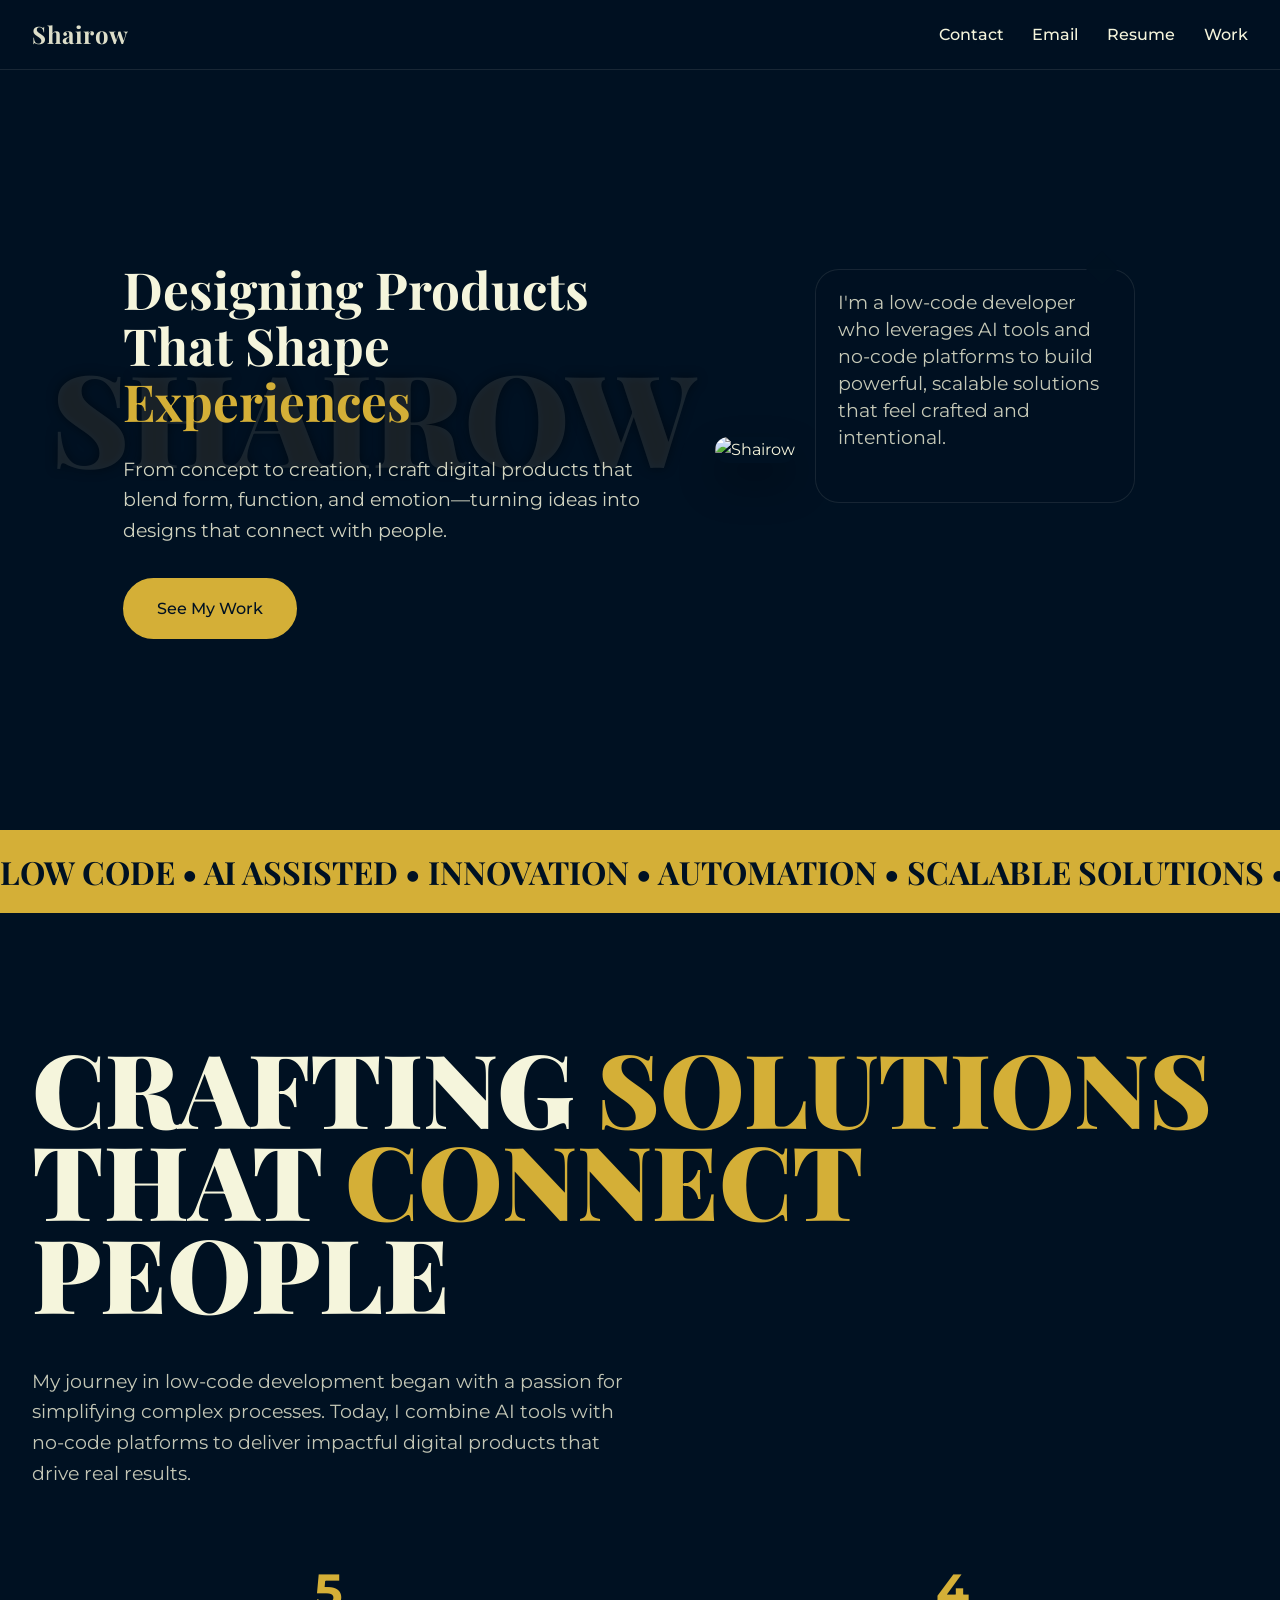
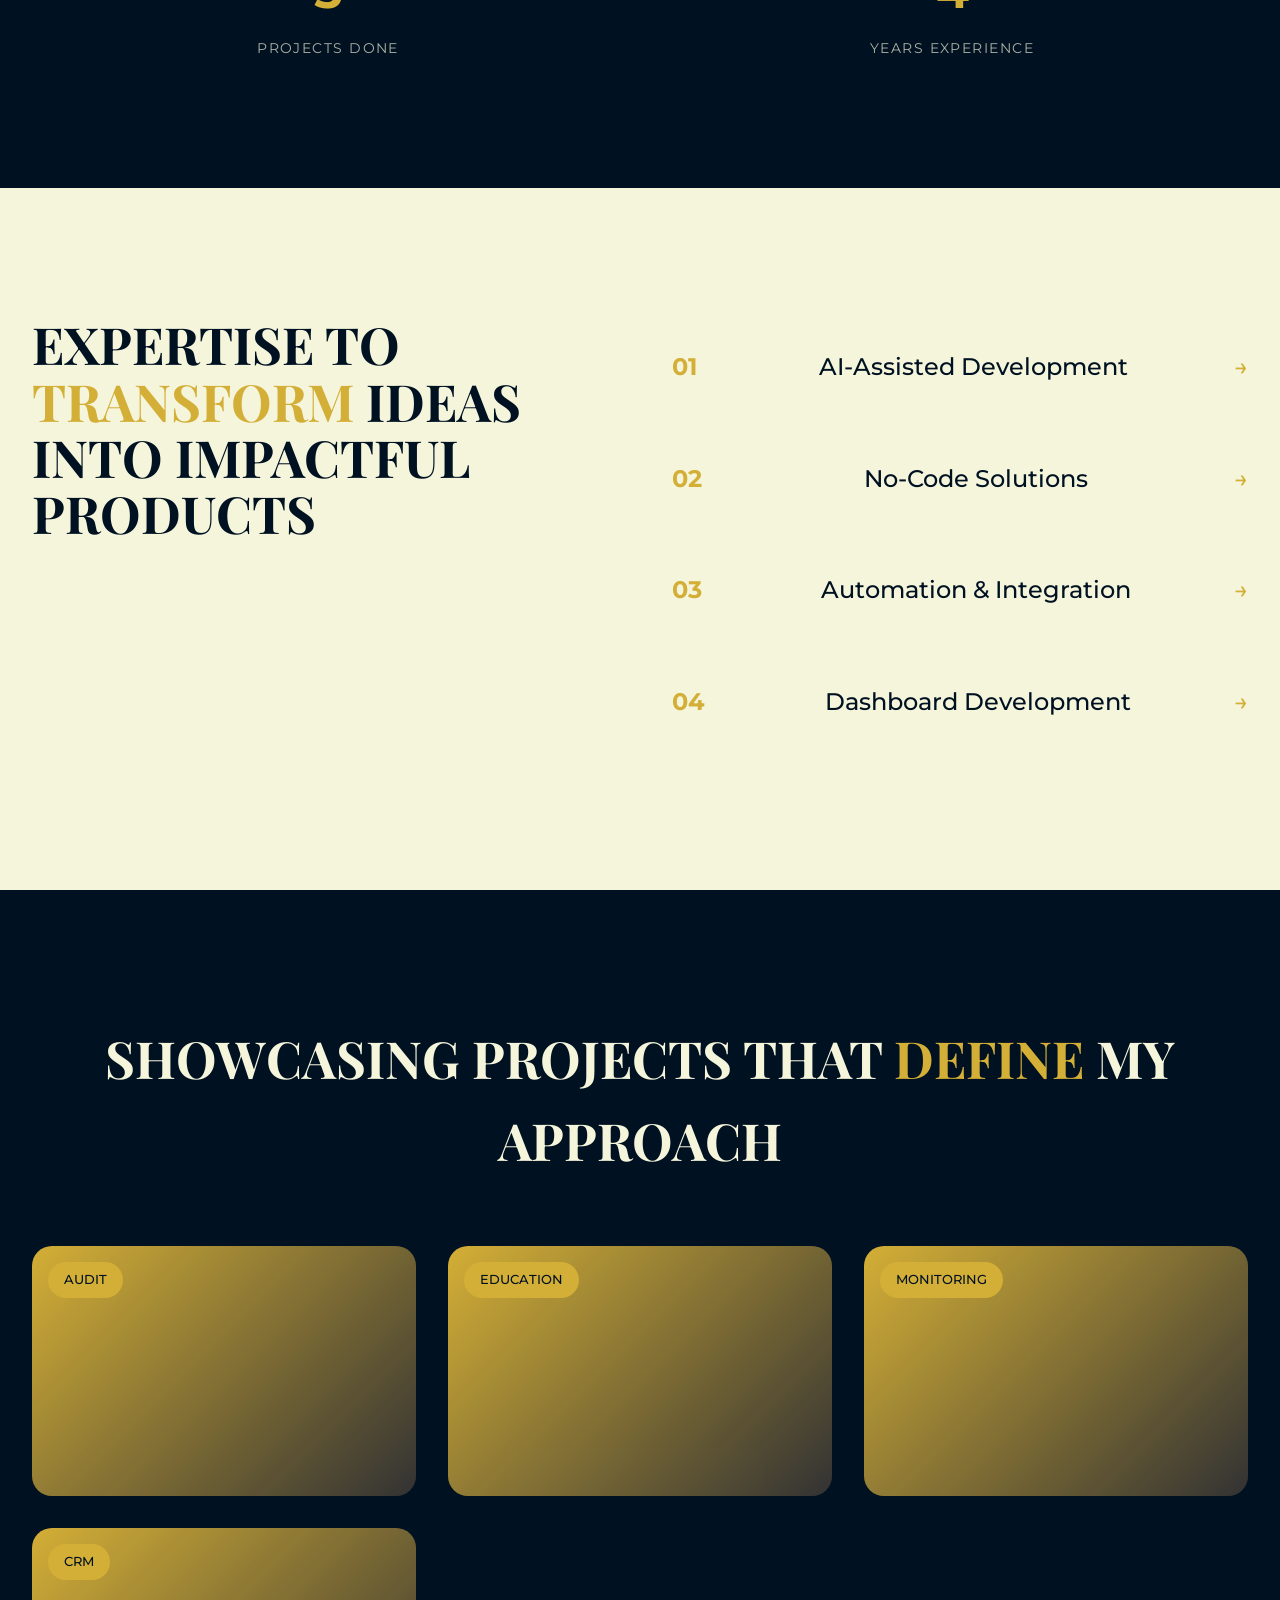
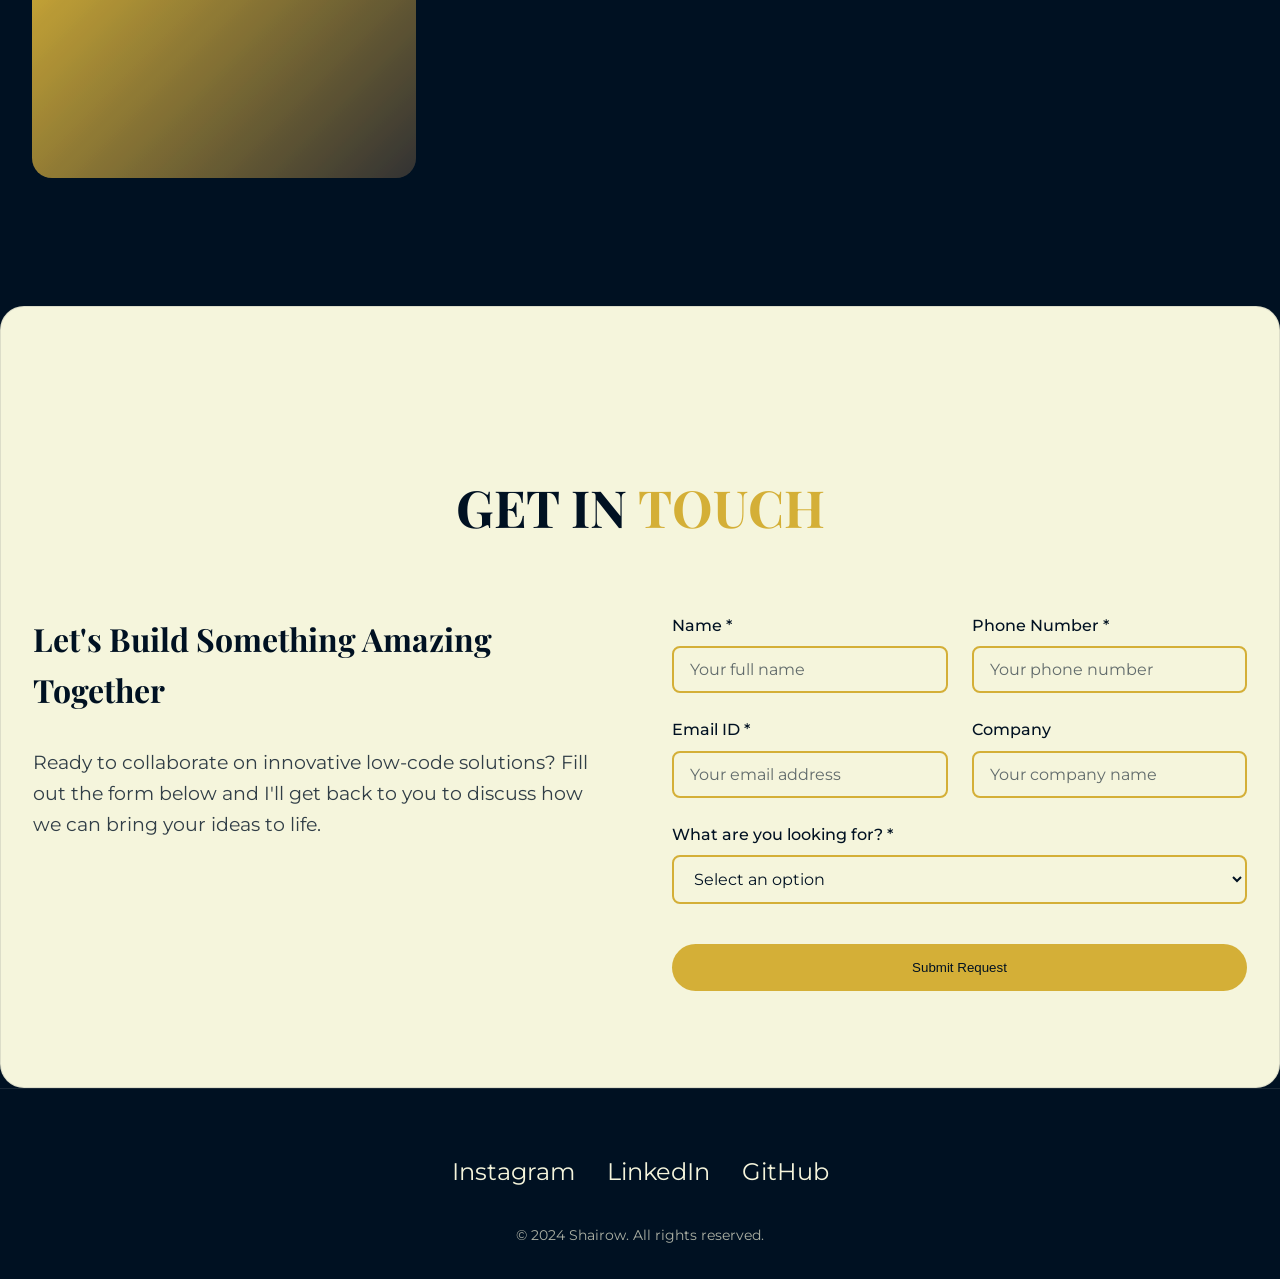
==== index.html @ cb94d90d "Update index.html" ====
<!DOCTYPE html>
<html lang="en">
<head>
    <meta charset="UTF-8">
    <meta name="viewport" content="width=device-width, initial-scale=1.0">
    <title>Shairow | Low Code Developer</title>
    <link rel="preconnect" href="https://fonts.googleapis.com">
    <link rel="preconnect" href="https://fonts.gstatic.com" crossorigin>
    <link href="https://fonts.googleapis.com/css2?family=Playfair+Display:wght@400;700;900&family=Montserrat:wght@300;400;500;700&display=swap" rel="stylesheet">
    <style>
        :root {
            --deep-navy: #001122;
            --warm-cream: #f5f5dc;
            --gold-accent: #d4af37;
        }

        * {
            margin: 0;
            padding: 0;
            box-sizing: border-box;
        }

        body {
            font-family: 'Montserrat', sans-serif;
            background-color: var(--deep-navy);
            color: var(--warm-cream);
            line-height: 1.6;
            overflow-x: hidden;
        }

        .topbar {
            position: fixed;
            top: 0;
            left: 0;
            right: 0;
            height: 70px;
            display: flex;
            align-items: center;
            background: rgba(0, 17, 34, 0.9);
            border-bottom: 1px solid rgba(245, 245, 220, 0.1);
            z-index: 100;
        }

        .topbar-content {
            max-width: 1400px;
            width: 100%;
            margin: 0 auto;
            padding: 0 2rem;
            display: flex;
            justify-content: space-between;
            align-items: center;
        }

        .topbar-brand {
            font-size: 1.5rem;
            font-weight: 700;
            letter-spacing: 0.5px;
            opacity: 0.9;
        }

        .topbar-links {
            display: flex;
            align-items: center;
            gap: 1.8rem;
        }

        .topbar-link {
            color: var(--warm-cream);
            text-decoration: none;
            font-weight: 500;
            transition: color 0.2s ease;
        }

        .topbar-link:hover {
            color: var(--gold-accent);
        }

        .serif {
            font-family: 'Playfair Display', serif;
        }

        .accent {
            color: var(--gold-accent);
        }

        /* Hero Section */
        .hero {
            position: relative;
            height: calc(100vh - 70px);
            padding-top: 70px;
            display: flex;
            align-items: center;
            overflow: hidden;
            background: var(--deep-navy);
        }

        .hero-bg-text {
            position: absolute;
            top: 50%;
            left: 4%;
            transform: translate(0, -50%);
            width: 50vw;
            font-size: clamp(5rem, 10vw, 12rem);
            font-weight: 900;
            color: rgba(245, 245, 220, 0.1);
            text-shadow: 0 0 12px rgba(0, 0, 0, 0.45);
            z-index: 0;
            pointer-events: none;
            font-family: 'Playfair Display', serif;
            white-space: nowrap;
            overflow: visible;
        }

        .hero-content {
            display: grid;
            grid-template-columns: minmax(420px, 55%) minmax(420px, 45%);
            gap: 3rem;
            max-width: 1400px;
            margin: 0 auto;
            padding: 0 2rem;
            position: relative;
            z-index: 2;
            align-items: center;
        }

        .hero-left {
            position: relative;
        }

        .hero-portrait {
            width: 100%;
            max-width: 400px;
            height: auto;
            border-radius: 20px;
            box-shadow: 0 20px 40px rgba(0,0,0,0.3);
        }

        .hero-right h1,
        .hero-left h1 {
            font-size: clamp(2rem, 4vw, 4rem);
            font-weight: 700;
            margin-bottom: 1.5rem;
            line-height: 1.1;
        }

        .hero-right .accent,
        .hero-left .accent {
            color: var(--gold-accent);
        }

        .hero-right p,
        .hero-left p {
            font-size: 1.2rem;
            margin-bottom: 2rem;
            opacity: 0.85;
        }

        .hero-tagline {
            max-width: 520px;
        }

        .hero-portrait-wrapper {
            position: relative;
            max-width: 420px;
            margin: 0 auto;
        }

        .hero-bio {
            position: absolute;
            bottom: -2.5rem;
            right: 0;
            background: rgba(0, 17, 34, 0.9);
            border: 1px solid rgba(245, 245, 220, 0.1);
            padding: 1.2rem 1.4rem;
            border-radius: 24px;
            max-width: 320px;
            font-size: 0.95rem;
            line-height: 1.4;
            opacity: 0.95;
        }

        .hero-bio::before {
            content: '';
            position: absolute;
            top: -14px;
            right: 20px;
            width: 24px;
            height: 24px;
            background: rgba(0, 17, 34, 0.9);
            transform: rotate(45deg);
        }

        .cta-button {
            display: inline-block;
            background: var(--gold-accent);
            color: var(--deep-navy);
            padding: 1rem 2rem;
            text-decoration: none;
            border-radius: 50px;
            font-weight: 500;
            transition: all 0.3s ease;
            border: 2px solid var(--gold-accent);
        }

        .cta-button:hover {
            background: transparent;
            color: var(--gold-accent);
            transform: translateY(-2px);
            box-shadow: 0 10px 20px rgba(212, 175, 55, 0.3);
        }

        /* Marquee */
        .marquee {
            background: var(--gold-accent);
            color: var(--deep-navy);
            padding: 1rem 0;
            overflow: hidden;
            position: relative;
        }

        .marquee-content {
            display: flex;
            animation: scroll 20s linear infinite;
        }

        .marquee-content span {
            font-size: 2rem;
            font-weight: 700;
            white-space: nowrap;
            margin-right: 4rem;
            font-family: 'Playfair Display', serif;
        }

        @keyframes scroll {
            0% { transform: translateX(100%); }
            100% { transform: translateX(-100%); }
        }

        /* Statement Section */
        .statement {
            padding: 8rem 2rem;
            max-width: 1400px;
            margin: 0 auto;
        }

        .statement h2 {
            font-size: clamp(3rem, 8vw, 8rem);
            font-weight: 900;
            line-height: 0.9;
            margin-bottom: 3rem;
            font-family: 'Playfair Display', serif;
        }

        .statement .accent {
            color: var(--gold-accent);
        }

        .statement p {
            font-size: 1.2rem;
            max-width: 600px;
            opacity: 0.8;
            margin-bottom: 4rem;
        }

        .stats {
            display: grid;
            grid-template-columns: repeat(auto-fit, minmax(200px, 1fr));
            gap: 2rem;
        }

        .stat-item {
            text-align: center;
        }

        .stat-number {
            font-size: 3rem;
            font-weight: 700;
            color: var(--gold-accent);
            margin-bottom: 0.5rem;
        }

        .stat-label {
            font-size: 0.9rem;
            text-transform: uppercase;
            letter-spacing: 0.1em;
            opacity: 0.7;
        }

        /* Services Section */
        .services {
            background: var(--warm-cream);
            padding: 8rem 2rem;
            color: var(--deep-navy);
        }

        .services-content {
            max-width: 1400px;
            margin: 0 auto;
            display: grid;
            grid-template-columns: 1fr 1fr;
            gap: 4rem;
            align-items: start;
        }

        .services-left h2 {
            font-size: clamp(2rem, 4vw, 4rem);
            font-weight: 700;
            line-height: 1.1;
            margin-bottom: 2rem;
            font-family: 'Playfair Display', serif;
        }

        .services-list {
            list-style: none;
        }

        .service-item {
            border-bottom: 1px solid rgba(245, 245, 240, 0.1);
            padding: 2rem 0;
            cursor: pointer;
            transition: all 0.3s ease;
        }

        .service-item:hover {
            border-bottom-color: var(--gold-accent);
        }

        .service-item h3 {
            font-size: 1.5rem;
            font-weight: 500;
            margin-bottom: 0.5rem;
            display: flex;
            align-items: center;
            justify-content: space-between;
        }

        .service-number {
            color: var(--gold-accent);
            font-weight: 700;
            margin-right: 1rem;
        }

        .service-arrow {
            transition: transform 0.3s ease;
            color: var(--gold-accent);
            color: var(--gold-accent);
        }

        .service-item:hover .service-arrow {
            transform: translateX(10px);
        }

        .service-description {
            opacity: 0.7;
            max-height: 0;
            overflow: hidden;
            transition: max-height 0.3s ease;
        }

        .service-item.expanded .service-description {
            max-height: 200px;
        }

        /* Projects Section */
        .projects {
            padding: 8rem 2rem;
            background: var(--deep-navy);
            color: var(--warm-cream);
        }

        .projects h2 {
            font-size: clamp(2rem, 4vw, 4rem);
            font-weight: 700;
            text-align: center;
            margin-bottom: 4rem;
            font-family: 'Playfair Display', serif;
        }

        .projects-grid {
            display: grid;
            grid-template-columns: repeat(auto-fit, minmax(300px, 1fr));
            gap: 2rem;
            max-width: 1400px;
            margin: 0 auto;
        }

        .project-card {
            background: rgba(245, 245, 240, 0.05);
            border-radius: 20px;
            overflow: hidden;
            transition: all 0.3s ease;
            cursor: pointer;
        }

        .project-card:hover {
            transform: translateY(-10px);
            box-shadow: 0 20px 40px rgba(0,0,0,0.3);
        }

        .project-image {
            height: 250px;
            background: linear-gradient(135deg, var(--gold-accent), #333);
            display: flex;
            align-items: center;
            justify-content: center;
            position: relative;
        }

        .project-category {
            position: absolute;
            top: 1rem;
            left: 1rem;
            background: var(--gold-accent);
            color: var(--deep-navy);
            padding: 0.5rem 1rem;
            border-radius: 20px;
            font-size: 0.8rem;
            font-weight: 500;
            text-transform: uppercase;
        }

        .project-video {
            position: absolute;
            inset: 0;
            width: 100%;
            height: 100%;
            object-fit: cover;
            opacity: 0.9;
        }

        .project-overlay {
            position: absolute;
            bottom: 0;
            left: 0;
            right: 0;
            background: linear-gradient(transparent, rgba(10,10,10,0.8));
            padding: 2rem 1rem 1rem;
            opacity: 0;
            transition: opacity 0.3s ease;
        }

        .project-card:hover .project-overlay {
            opacity: 1;
        }

        .project-title {
            color: var(--off-white);
            font-size: 1.5rem;
            font-weight: 700;
            margin-bottom: 0.5rem;
        }

        .project-description {
            color: var(--off-white);
            opacity: 0.8;
            font-size: 0.9rem;
        }

        /* Animations */
        .fade-in {
            opacity: 0;
            transform: translateY(30px);
            transition: all 0.6s ease;
        }

        .fade-in.visible {
            opacity: 1;
            transform: translateY(0);
        }

        /* Responsive */
        @media (max-width: 768px) {
            .hero-content {
                grid-template-columns: 1fr;
                gap: 2rem;
                text-align: center;
            }

            .hero-bg-text {
                font-size: clamp(8rem, 30vw, 16rem);
            }

            .hero-right {
                order: -1;
            }

            .hero-bio {
                position: static;
                margin-top: 1.5rem;
                max-width: 600px;
                opacity: 0.95;
            }

            .hero-bio::before {
                display: none;
            }

            .services-content {
                grid-template-columns: 1fr;
                gap: 2rem;
            }

            .statement h2 {
                font-size: clamp(2rem, 10vw, 5rem);
            }

            .footer-content {
                flex-direction: column;
                text-align: center;
            }
        }

        /* Contact Form Styles */
        .contact-form {
            padding: 10rem 2rem 6rem;
            max-width: 1400px;
            margin: 0 auto;
            background: var(--warm-cream);
            border: 1px solid rgba(0, 17, 34, 0.1);
            border-radius: 24px;
            color: var(--deep-navy);
        }

        #contact {
            scroll-margin-top: 90px;
        }

        .contact-form h2 {
            font-size: clamp(2rem, 4vw, 4rem);
            font-weight: 700;
            text-align: center;
            margin-bottom: 4rem;
            font-family: 'Playfair Display', serif;
        }
gold-
        .contact-form .accent {
            color: var(--gold-accent);
        }

        .contact-form-content {
            display: grid;
            grid-template-columns: 1fr 1fr;
            gap: 4rem;
            align-items: start;
        }

        .contact-form-left h3 {
            font-size: 2rem;
            font-weight: 700;
            margin-bottom: 2rem;
            font-family: 'Playfair Display', serif;
        }

        .contact-form-left p {
            font-size: 1.2rem;
            margin-bottom: 2rem;
            opacity: 0.8;
        }

        .contact-form-right form {
            display: grid;
            grid-template-columns: 1fr 1fr;
            gap: 1.5rem;
        }

        .contact-form-right label {
            font-weight: 500;
            margin-bottom: 0.5rem;
            display: block;
        }

        .contact-form-right input,
        .contact-form-right select {
            padding: 0.75rem 1rem;
            border: 2px solid var(--gold-accent);
            border-radius: 8px;
            background: var(--warm-cream);
            color: var(--deep-navy);
            font-family: 'Montserrat', sans-serif;
            font-size: 1rem;
            width: 100%;
        }

        .contact-form-right select {
            background: var(--warm-cream);
            border: 2px solid var(--gold-accent);
            cursor: pointer;
        }

        .contact-form-right select option {
            background: var(--warm-cream);
            color: var(--deep-navy);
            padding: 0.75rem;
            font-size: 1rem;
        }

        .contact-form-right input::placeholder {
            color: var(--deep-navy);
            opacity: 0.6;
        }

        .contact-form-right input:focus,
        .contact-form-right select:focus {
            outline: none;
            border-color: var(--gold-accent);
            box-shadow: 0 0 0 3px rgba(212, 175, 55, 0.1);
        }

        .contact-form-right .full-width {
            grid-column: 1 / -1;
        }

        .contact-form-right button {
            grid-column: 1 / -1;
            padding: 1rem 2rem;
            background: var(--gold-accent);
            color: var(--deep-navy);
            border: none;
            border-radius: 50px;
            font-weight: 500;
            cursor: pointer;
            transition: all 0.3s ease;
            margin-top: 1rem;
        }

        .contact-form-right button:hover {
            background: var(--deep-navy);
            border: 2px solid var(--gold-accent);
            color: var(--gold-accent);
            transform: translateY(-2px);
        }

        /* Responsive for contact form */
        @media (max-width: 768px) {
            .contact-form-content {
                grid-template-columns: 1fr;
                gap: 2rem;
            }

            .contact-form-right form {
                grid-template-columns: 1fr;
                gap: 1rem;
            }

            .contact-form-right .full-width {
                grid-column: 1;
            }
        }

        /* Footer */
        .footer {
            background: var(--deep-navy);
            padding: 4rem 2rem 2rem;
            border-top: 1px solid rgba(245, 245, 220, 0.1);
        }

        .footer-content {
            max-width: 1400px;
            margin: 0 auto;
            text-align: center;
        }

        .footer-social {
            display: flex;
            justify-content: center;
            gap: 2rem;
            margin-bottom: 2rem;
        }

        .social-link {
            color: var(--warm-cream);
            text-decoration: none;
            font-size: 1.5rem;
            transition: color 0.3s ease;
        }

        .social-link:hover {
            color: var(--gold-accent);
        }

        .footer-text {
            opacity: 0.7;
            color: var(--warm-cream);
            font-size: 0.9rem;
        }
    </style>

    <!-- Google tag (gtag.js) -->
    <script async src="https://www.googletagmanager.com/gtag/js?id=G-JRZVCWLLY5"></script>
    <script>
      window.dataLayer = window.dataLayer || [];
      function gtag(){dataLayer.push(arguments);}
      gtag('js', new Date());

      gtag('config', 'G-JRZVCWLLY5');
    </script>
</head>
<body>
    <header class="topbar">
        <div class="topbar-content">
            <div class="topbar-brand serif">Shairow</div>
            <div class="topbar-links">
                <a href="#contact" class="topbar-link">Contact</a>
                <a href="mailto:shairowk@gmail.com" class="topbar-link">Email</a>
                <a href="shairow_resume (1).pdf" download class="topbar-link">Resume</a>
                <a href="#projects" class="topbar-link">Work</a>
            </div>
        </div>
    </header>

    <!-- Hero Section -->
    <section class="hero">
        <div class="hero-bg-text">SHAIROW</div>
        <div class="hero-content">
            <div class="hero-left">
                <h1 class="serif">Designing Products<br>That Shape <span class="accent">Experiences</span></h1>
                <p class="hero-tagline">From concept to creation, I craft digital products that blend form, function, and emotion—turning ideas into designs that connect with people.</p>
                <a href="#projects" class="cta-button">See My Work</a>
            </div>
            <div class="hero-right">
                <div class="hero-portrait-wrapper">
                    <img src="Photo 2.jpg" alt="Shairow" class="hero-portrait">
                    <div class="hero-bio">
                        <p>I'm a low-code developer who leverages AI tools and no-code platforms to build powerful, scalable solutions that feel crafted and intentional.</p>
                    </div>
                </div>
            </div>
        </div>
    </section>

    <!-- Marquee -->
    <div class="marquee">
        <div class="marquee-content">
            <span>LOW CODE • AI ASSISTED • INNOVATION • AUTOMATION • SCALABLE SOLUTIONS • </span>
            <span>LOW CODE • AI ASSISTED • INNOVATION • AUTOMATION • SCALABLE SOLUTIONS • </span>
        </div>
    </div>

    <!-- Statement Section -->
    <section class="statement fade-in">
        <h2 class="serif">CRAFTING <span class="accent">SOLUTIONS</span><br>THAT <span class="accent">CONNECT</span><br>PEOPLE</h2>
        <p>My journey in low-code development began with a passion for simplifying complex processes. Today, I combine AI tools with no-code platforms to deliver impactful digital products that drive real results.</p>
        <div class="stats">
            <div class="stat-item">
                <div class="stat-number">5</div>
                <div class="stat-label">Projects Done</div>
            </div>
            <div class="stat-item">
                <div class="stat-number">4</div>
                <div class="stat-label">Years Experience</div>
            </div>
        </div>
    </section>

    <!-- Services Section -->
    <section class="services fade-in">
        <div class="services-content">
            <div class="services-left">
                <h2 class="serif">EXPERTISE TO <span style="color: var(--gold-accent)">TRANSFORM</span> IDEAS INTO IMPACTFUL PRODUCTS</h2>
            </div>
            <div class="services-right">
                <ul class="services-list">
                    <li class="service-item" onclick="toggleService(this)">
                        <h3><span class="service-number">01</span> AI-Assisted Development <span class="service-arrow">→</span></h3>
                        <div class="service-description">Leveraging AI tools like ChatGPT and GitHub Copilot to accelerate development and create innovative solutions.</div>
                    </li>
                    <li class="service-item" onclick="toggleService(this)">
                        <h3><span class="service-number">02</span> No-Code Solutions <span class="service-arrow">→</span></h3>
                        <div class="service-description">Building powerful applications using platforms like Google Apps Script, Firebase, and Google Sheets without traditional coding.</div>
                    </li>
                    <li class="service-item" onclick="toggleService(this)">
                        <h3><span class="service-number">03</span> Automation & Integration <span class="service-arrow">→</span></h3>
                        <div class="service-description">Creating automated workflows and seamless integrations between different tools and platforms.</div>
                    </li>
                    <li class="service-item" onclick="toggleService(this)">
                        <h3><span class="service-number">04</span> Dashboard Development <span class="service-arrow">→</span></h3>
                        <div class="service-description">Designing and implementing comprehensive dashboards for monitoring, reporting, and data visualization.</div>
                    </li>
                </ul>
            </div>
        </div>
    </section>

    <!-- Projects Section -->
    <section id="projects" class="projects fade-in">
        <h2 class="serif">SHOWCASING PROJECTS THAT <span style="color: var(--gold-accent)">DEFINE</span> MY APPROACH</h2>
        <div class="projects-grid">
            <div class="project-card">
                <div class="project-image">
                    <video class="project-video" autoplay muted loop playsinline>
                        <source src="Audit Dashboard.mp4" type="video/mp4">
                    </video>
                    <div class="project-category">Audit</div>
                    <div class="project-overlay">
                        <h3 class="project-title">Audit Dashboard</h3>
                        <p class="project-description">Real-time monitoring and reporting dashboard built with Firebase and Google Cloud.</p>
                    </div>
                </div>
            </div>
            <div class="project-card">
                <div class="project-image">
                    <video class="project-video" autoplay muted loop playsinline>
                        <source src="LMS Dashboard.mp4" type="video/mp4">
                    </video>
                    <div class="project-category">Education</div>
                    <div class="project-overlay">
                        <h3 class="project-title">LMS Dashboard</h3>
                        <p class="project-description">Learning Management System with Google Apps Script and Sheets integration.</p>
                    </div>
                </div>
            </div>
            <div class="project-card">
                <div class="project-image">
                    <video class="project-video" autoplay muted loop playsinline>
                        <source src="NHT Dashboard.mp4" type="video/mp4">
                    </video>
                    <div class="project-category">Monitoring</div>
                    <div class="project-overlay">
                        <h3 class="project-title">NHT Dashboard</h3>
                        <p class="project-description">Comprehensive monitoring dashboard with automated reporting capabilities.</p>
                    </div>
                </div>
            </div>
            <div class="project-card">
                <div class="project-image">
                    <video class="project-video" autoplay muted loop playsinline>
                        <source src="CRM.mp4" type="video/mp4">
                    </video>
                    <div class="project-category">CRM</div>
                    <div class="project-overlay">
                        <h3 class="project-title">Email CRM Tool</h3>
                        <p class="project-description">Customer relationship management tool powered by Google Workspace.</p>
                    </div>
                </div>
            </div>
        </div>
    </section>

    <!-- Contact Form Section -->
    <section id="contact" class="contact-form fade-in">
        <h2>GET IN <span class="accent">TOUCH</span></h2>
        <div class="contact-form-content">
            <div class="contact-form-left">
                <h3>Let's Build Something Amazing Together</h3>
                <p>Ready to collaborate on innovative low-code solutions? Fill out the form below and I'll get back to you to discuss how we can bring your ideas to life.</p>
            </div>
            <div class="contact-form-right">
                <form id="contactForm" action="https://formspree.io/f/mvzwwwaa" method="POST">
                    <div>
                        <label for="name">Name *</label>
                        <input type="text" id="name" name="name" required placeholder="Your full name">
                    </div>
                    <div>
                        <label for="phone">Phone Number *</label>
                        <input type="tel" id="phone" name="phone" required placeholder="Your phone number">
                    </div>
                    <div>
                        <label for="email">Email ID *</label>
                        <input type="email" id="email" name="email" required placeholder="Your email address">
                    </div>
                    <div>
                        <label for="company">Company</label>
                        <input type="text" id="company" name="company" placeholder="Your company name">
                    </div>
                    <div class="full-width">
                        <label for="interest">What are you looking for? *</label>
                        <select id="interest" name="interest" required>
                            <option value="">Select an option</option>
                            <option value="Audit Dashboard">Audit Dashboard</option>
                            <option value="LMS Dashboard">LMS Dashboard</option>
                            <option value="App Script Automation">App Script Automation</option>
                        </select>
                    </div>
                    <button type="submit">Submit Request</button>
                </form>
            </div>
        </div>
    </section>

    <!-- Footer -->
    <footer class="footer">
        <div class="footer-content">
            <div class="footer-social">
                <a href="https://www.instagram.com/shairow1/" class="social-link" target="_blank">Instagram</a>
                <a href="https://linkedin.com/in/shairow-k-0b5ab01b4" class="social-link" target="_blank">LinkedIn</a>
                <a href="https://github.com/shairowk" class="social-link" target="_blank">GitHub</a>
            </div>
            <p class="footer-text">© 2024 Shairow. All rights reserved.</p>
        </div>
    </footer>

    <script>
        // Intersection Observer for fade-in animations
        const observerOptions = {
            threshold: 0.1,
            rootMargin: '0px 0px -50px 0px'
        };

        const observer = new IntersectionObserver((entries) => {
            entries.forEach(entry => {
                if (entry.isIntersecting) {
                    entry.target.classList.add('visible');
                }
            });
        }, observerOptions);

        // Observe all fade-in elements
        document.querySelectorAll('.fade-in').forEach(el => {
            observer.observe(el);
        });

        // Service item toggle function
        function toggleService(element) {
            element.classList.toggle('expanded');
        }

        // Smooth scrolling for anchor links
        document.querySelectorAll('a[href^="#"]').forEach(anchor => {
            anchor.addEventListener('click', function (e) {
                e.preventDefault();
                const target = document.querySelector(this.getAttribute('href'));
                if (target) {
                    target.scrollIntoView({
                        behavior: 'smooth',
                        block: 'start'
                    });
                }
            });
        });
    </script>
</body>
</html>
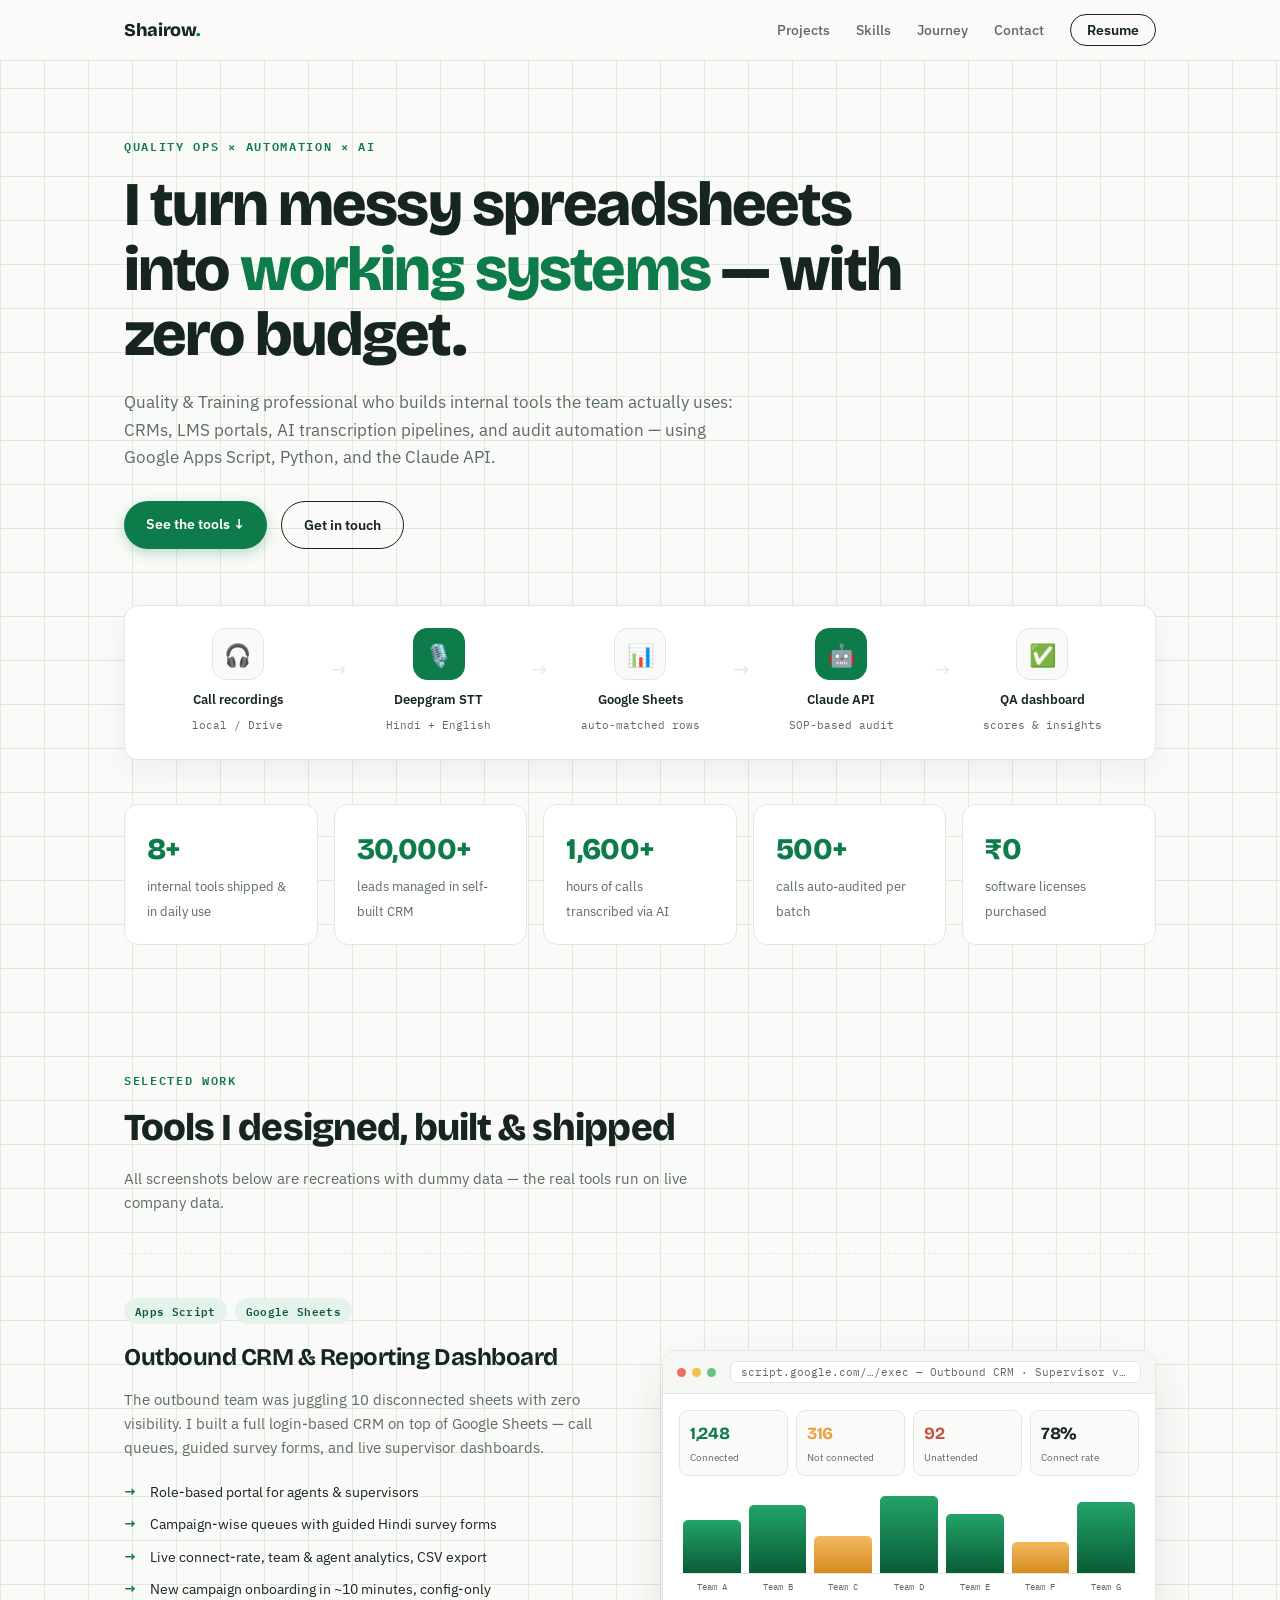
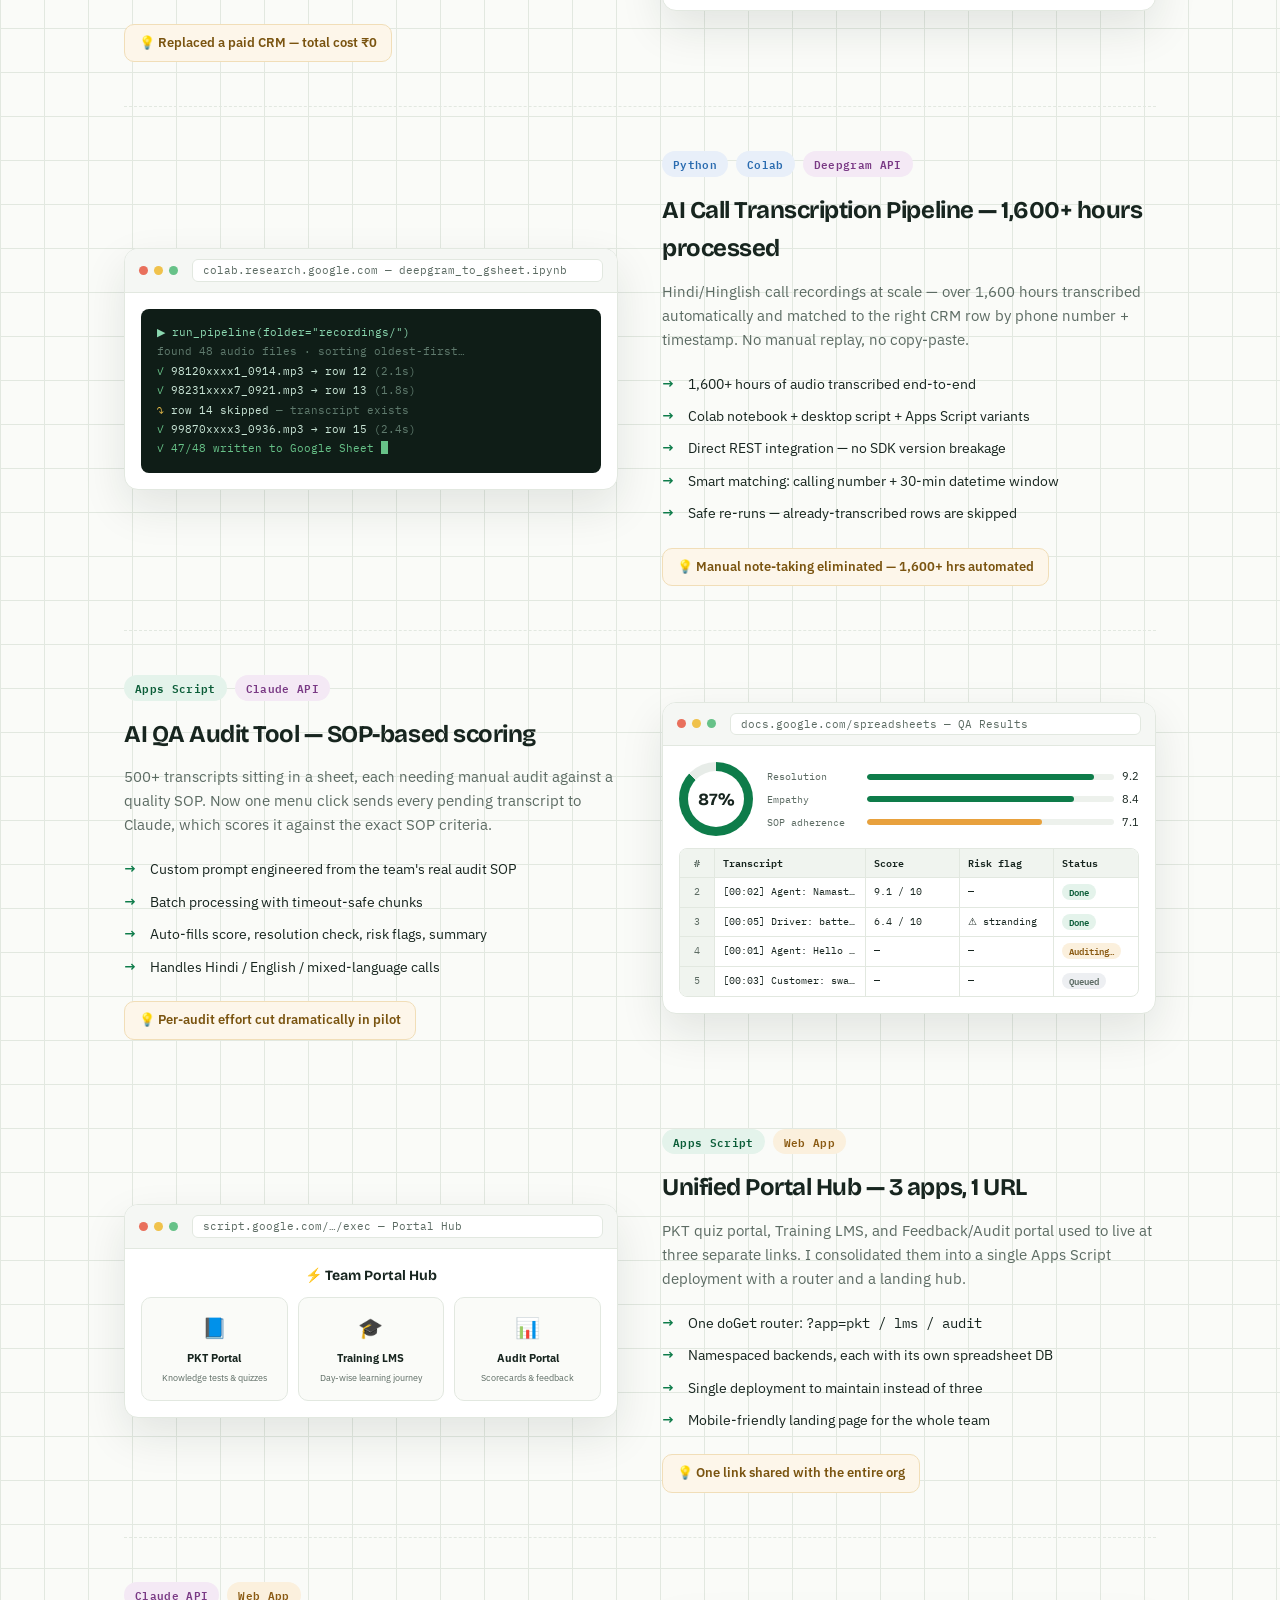
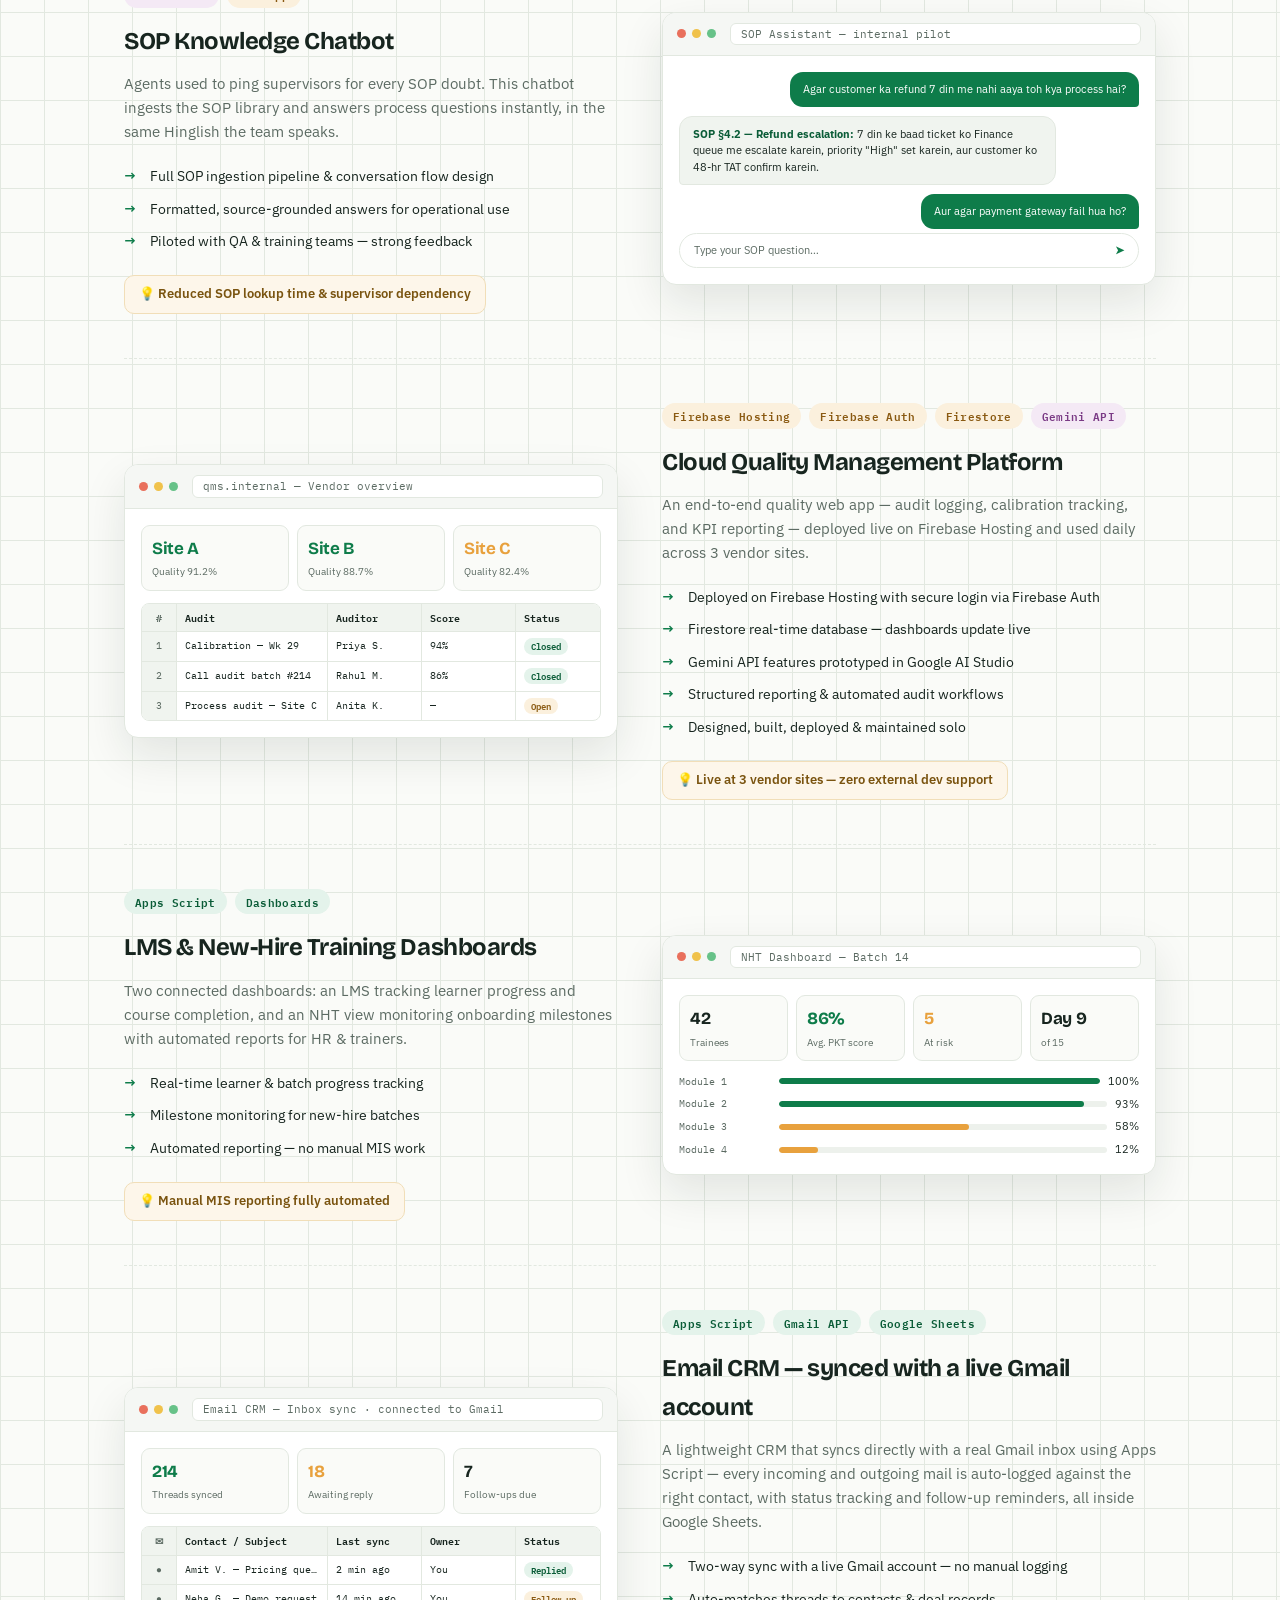
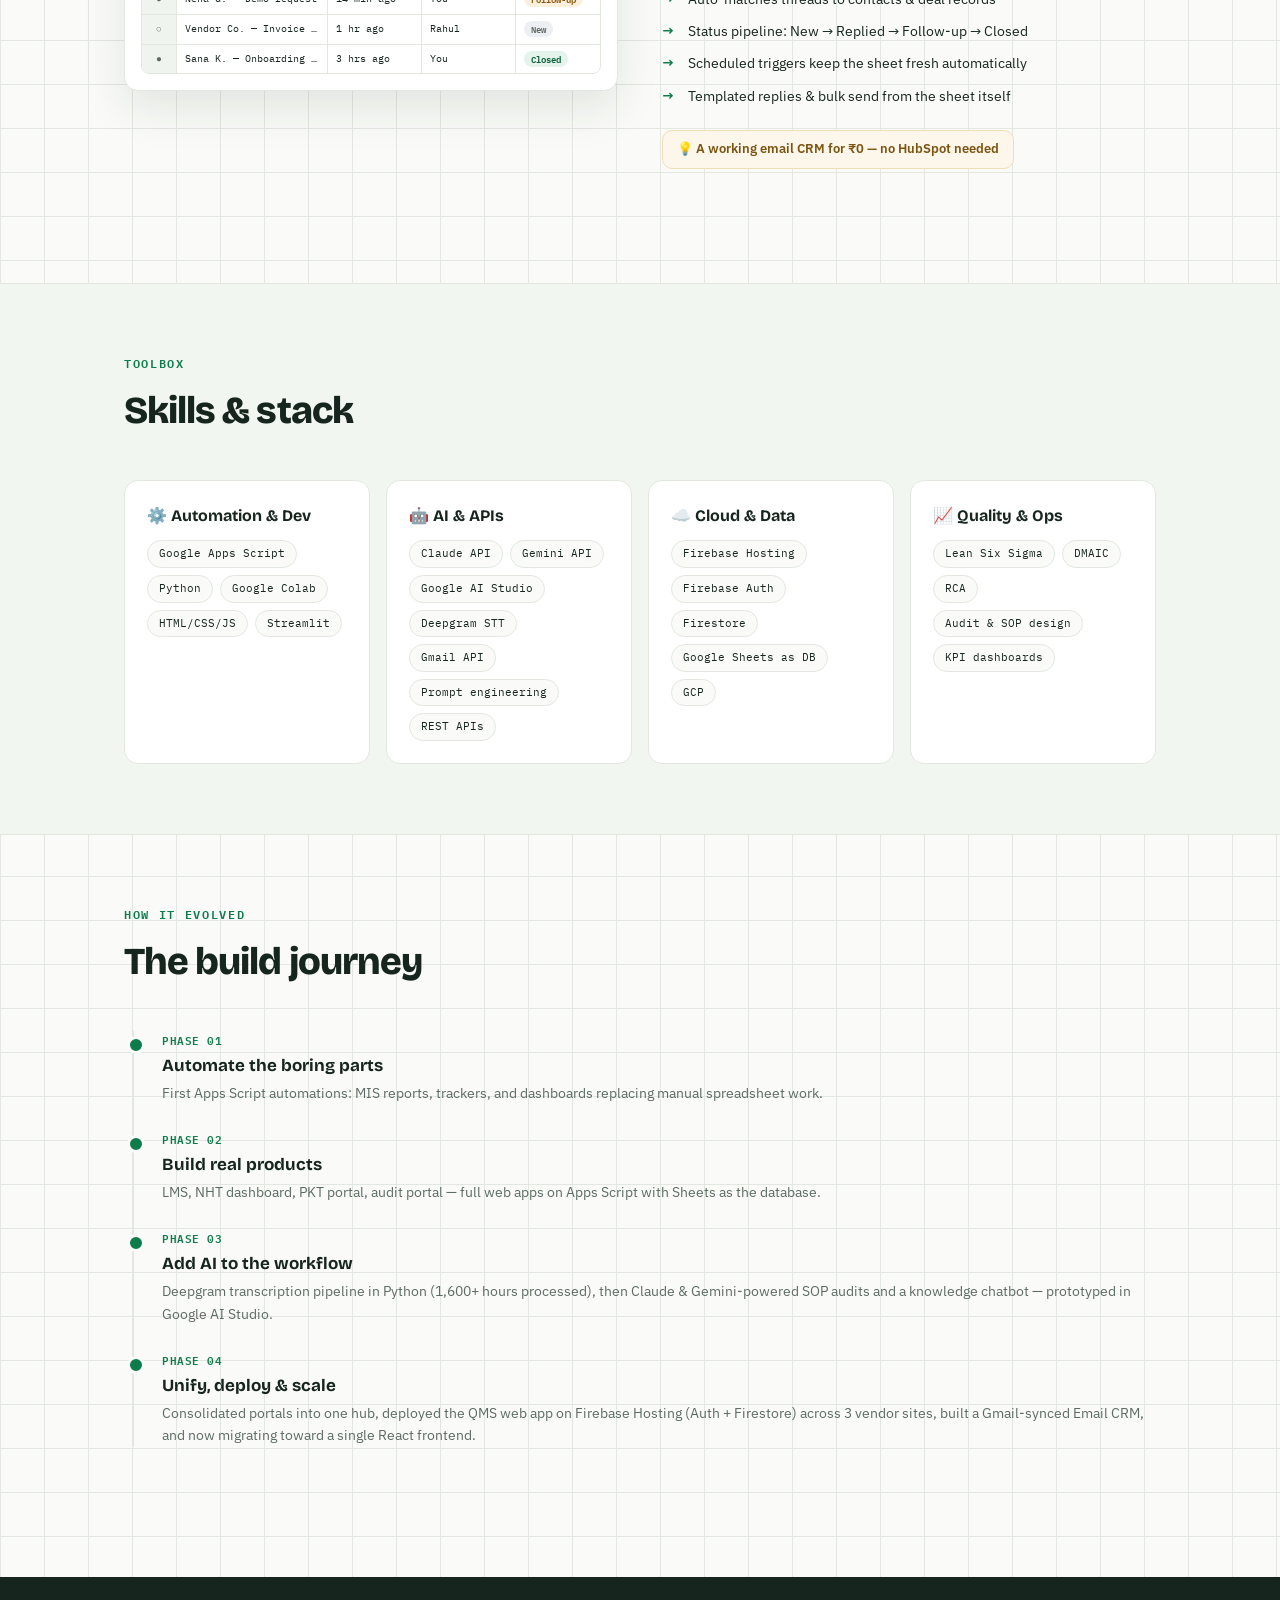
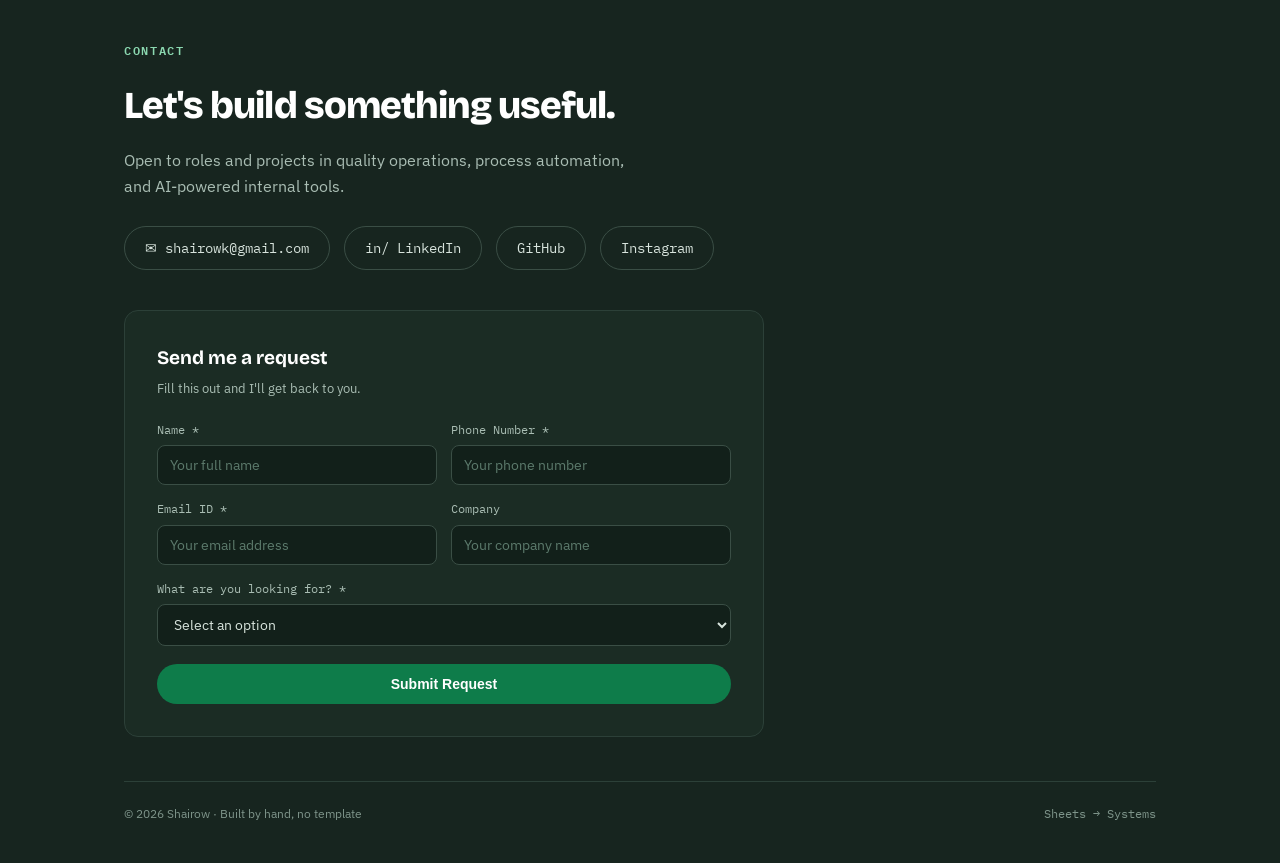
==== commit 979de299: "new" ====
--- a/index.html
+++ b/index.html
@@ -1,932 +1,652 @@
 <!DOCTYPE html>
 <html lang="en">
 <head>
-    <meta charset="UTF-8">
-    <meta name="viewport" content="width=device-width, initial-scale=1.0">
-    <title>Shairow | Low Code Developer</title>
-    <link rel="preconnect" href="https://fonts.googleapis.com">
-    <link rel="preconnect" href="https://fonts.gstatic.com" crossorigin>
-    <link href="https://fonts.googleapis.com/css2?family=Playfair+Display:wght@400;700;900&family=Montserrat:wght@300;400;500;700&display=swap" rel="stylesheet">
-    <style>
-        :root {
-            --deep-navy: #001122;
-            --warm-cream: #f5f5dc;
-            --gold-accent: #d4af37;
-        }
-
-        * {
-            margin: 0;
-            padding: 0;
-            box-sizing: border-box;
-        }
-
-        body {
-            font-family: 'Montserrat', sans-serif;
-            background-color: var(--deep-navy);
-            color: var(--warm-cream);
-            line-height: 1.6;
-            overflow-x: hidden;
-        }
-
-        .topbar {
-            position: fixed;
-            top: 0;
-            left: 0;
-            right: 0;
-            height: 70px;
-            display: flex;
-            align-items: center;
-            background: rgba(0, 17, 34, 0.9);
-            border-bottom: 1px solid rgba(245, 245, 220, 0.1);
-            z-index: 100;
-        }
-
-        .topbar-content {
-            max-width: 1400px;
-            width: 100%;
-            margin: 0 auto;
-            padding: 0 2rem;
-            display: flex;
-            justify-content: space-between;
-            align-items: center;
-        }
-
-        .topbar-brand {
-            font-size: 1.5rem;
-            font-weight: 700;
-            letter-spacing: 0.5px;
-            opacity: 0.9;
-        }
-
-        .topbar-links {
-            display: flex;
-            align-items: center;
-            gap: 1.8rem;
-        }
-
-        .topbar-link {
-            color: var(--warm-cream);
-            text-decoration: none;
-            font-weight: 500;
-            transition: color 0.2s ease;
-        }
-
-        .topbar-link:hover {
-            color: var(--gold-accent);
-        }
-
-        .serif {
-            font-family: 'Playfair Display', serif;
-        }
-
-        .accent {
-            color: var(--gold-accent);
-        }
-
-        /* Hero Section */
-        .hero {
-            position: relative;
-            height: calc(100vh - 70px);
-            padding-top: 70px;
-            display: flex;
-            align-items: center;
-            overflow: hidden;
-            background: var(--deep-navy);
-        }
-
-        .hero-bg-text {
-            position: absolute;
-            top: 50%;
-            left: 4%;
-            transform: translate(0, -50%);
-            width: 50vw;
-            font-size: clamp(5rem, 10vw, 12rem);
-            font-weight: 900;
-            color: rgba(245, 245, 220, 0.1);
-            text-shadow: 0 0 12px rgba(0, 0, 0, 0.45);
-            z-index: 0;
-            pointer-events: none;
-            font-family: 'Playfair Display', serif;
-            white-space: nowrap;
-            overflow: visible;
-        }
-
-        .hero-content {
-            display: grid;
-            grid-template-columns: minmax(420px, 55%) minmax(420px, 45%);
-            gap: 3rem;
-            max-width: 1400px;
-            margin: 0 auto;
-            padding: 0 2rem;
-            position: relative;
-            z-index: 2;
-            align-items: center;
-        }
-
-        .hero-left {
-            position: relative;
-        }
-
-        .hero-portrait {
-            width: 100%;
-            max-width: 400px;
-            height: auto;
-            border-radius: 20px;
-            box-shadow: 0 20px 40px rgba(0,0,0,0.3);
-        }
-
-        .hero-right h1,
-        .hero-left h1 {
-            font-size: clamp(2rem, 4vw, 4rem);
-            font-weight: 700;
-            margin-bottom: 1.5rem;
-            line-height: 1.1;
-        }
-
-        .hero-right .accent,
-        .hero-left .accent {
-            color: var(--gold-accent);
-        }
-
-        .hero-right p,
-        .hero-left p {
-            font-size: 1.2rem;
-            margin-bottom: 2rem;
-            opacity: 0.85;
-        }
-
-        .hero-tagline {
-            max-width: 520px;
-        }
-
-        .hero-portrait-wrapper {
-            position: relative;
-            max-width: 420px;
-            margin: 0 auto;
-        }
-
-        .hero-bio {
-            position: absolute;
-            bottom: -2.5rem;
-            right: 0;
-            background: rgba(0, 17, 34, 0.9);
-            border: 1px solid rgba(245, 245, 220, 0.1);
-            padding: 1.2rem 1.4rem;
-            border-radius: 24px;
-            max-width: 320px;
-            font-size: 0.95rem;
-            line-height: 1.4;
-            opacity: 0.95;
-        }
-
-        .hero-bio::before {
-            content: '';
-            position: absolute;
-            top: -14px;
-            right: 20px;
-            width: 24px;
-            height: 24px;
-            background: rgba(0, 17, 34, 0.9);
-            transform: rotate(45deg);
-        }
-
-        .cta-button {
-            display: inline-block;
-            background: var(--gold-accent);
-            color: var(--deep-navy);
-            padding: 1rem 2rem;
-            text-decoration: none;
-            border-radius: 50px;
-            font-weight: 500;
-            transition: all 0.3s ease;
-            border: 2px solid var(--gold-accent);
-        }
-
-        .cta-button:hover {
-            background: transparent;
-            color: var(--gold-accent);
-            transform: translateY(-2px);
-            box-shadow: 0 10px 20px rgba(212, 175, 55, 0.3);
-        }
-
-        /* Marquee */
-        .marquee {
-            background: var(--gold-accent);
-            color: var(--deep-navy);
-            padding: 1rem 0;
-            overflow: hidden;
-            position: relative;
-        }
-
-        .marquee-content {
-            display: flex;
-            animation: scroll 20s linear infinite;
-        }
-
-        .marquee-content span {
-            font-size: 2rem;
-            font-weight: 700;
-            white-space: nowrap;
-            margin-right: 4rem;
-            font-family: 'Playfair Display', serif;
-        }
-
-        @keyframes scroll {
-            0% { transform: translateX(100%); }
-            100% { transform: translateX(-100%); }
-        }
-
-        /* Statement Section */
-        .statement {
-            padding: 8rem 2rem;
-            max-width: 1400px;
-            margin: 0 auto;
-        }
-
-        .statement h2 {
-            font-size: clamp(3rem, 8vw, 8rem);
-            font-weight: 900;
-            line-height: 0.9;
-            margin-bottom: 3rem;
-            font-family: 'Playfair Display', serif;
-        }
-
-        .statement .accent {
-            color: var(--gold-accent);
-        }
-
-        .statement p {
-            font-size: 1.2rem;
-            max-width: 600px;
-            opacity: 0.8;
-            margin-bottom: 4rem;
-        }
-
-        .stats {
-            display: grid;
-            grid-template-columns: repeat(auto-fit, minmax(200px, 1fr));
-            gap: 2rem;
-        }
-
-        .stat-item {
-            text-align: center;
-        }
-
-        .stat-number {
-            font-size: 3rem;
-            font-weight: 700;
-            color: var(--gold-accent);
-            margin-bottom: 0.5rem;
-        }
-
-        .stat-label {
-            font-size: 0.9rem;
-            text-transform: uppercase;
-            letter-spacing: 0.1em;
-            opacity: 0.7;
-        }
-
-        /* Services Section */
-        .services {
-            background: var(--warm-cream);
-            padding: 8rem 2rem;
-            color: var(--deep-navy);
-        }
-
-        .services-content {
-            max-width: 1400px;
-            margin: 0 auto;
-            display: grid;
-            grid-template-columns: 1fr 1fr;
-            gap: 4rem;
-            align-items: start;
-        }
-
-        .services-left h2 {
-            font-size: clamp(2rem, 4vw, 4rem);
-            font-weight: 700;
-            line-height: 1.1;
-            margin-bottom: 2rem;
-            font-family: 'Playfair Display', serif;
-        }
-
-        .services-list {
-            list-style: none;
-        }
-
-        .service-item {
-            border-bottom: 1px solid rgba(245, 245, 240, 0.1);
-            padding: 2rem 0;
-            cursor: pointer;
-            transition: all 0.3s ease;
-        }
-
-        .service-item:hover {
-            border-bottom-color: var(--gold-accent);
-        }
-
-        .service-item h3 {
-            font-size: 1.5rem;
-            font-weight: 500;
-            margin-bottom: 0.5rem;
-            display: flex;
-            align-items: center;
-            justify-content: space-between;
-        }
-
-        .service-number {
-            color: var(--gold-accent);
-            font-weight: 700;
-            margin-right: 1rem;
-        }
-
-        .service-arrow {
-            transition: transform 0.3s ease;
-            color: var(--gold-accent);
-            color: var(--gold-accent);
-        }
-
-        .service-item:hover .service-arrow {
-            transform: translateX(10px);
-        }
-
-        .service-description {
-            opacity: 0.7;
-            max-height: 0;
-            overflow: hidden;
-            transition: max-height 0.3s ease;
-        }
-
-        .service-item.expanded .service-description {
-            max-height: 200px;
-        }
-
-        /* Projects Section */
-        .projects {
-            padding: 8rem 2rem;
-            background: var(--deep-navy);
-            color: var(--warm-cream);
-        }
-
-        .projects h2 {
-            font-size: clamp(2rem, 4vw, 4rem);
-            font-weight: 700;
-            text-align: center;
-            margin-bottom: 4rem;
-            font-family: 'Playfair Display', serif;
-        }
-
-        .projects-grid {
-            display: grid;
-            grid-template-columns: repeat(auto-fit, minmax(300px, 1fr));
-            gap: 2rem;
-            max-width: 1400px;
-            margin: 0 auto;
-        }
-
-        .project-card {
-            background: rgba(245, 245, 240, 0.05);
-            border-radius: 20px;
-            overflow: hidden;
-            transition: all 0.3s ease;
-            cursor: pointer;
-        }
-
-        .project-card:hover {
-            transform: translateY(-10px);
-            box-shadow: 0 20px 40px rgba(0,0,0,0.3);
-        }
-
-        .project-image {
-            height: 250px;
-            background: linear-gradient(135deg, var(--gold-accent), #333);
-            display: flex;
-            align-items: center;
-            justify-content: center;
-            position: relative;
-        }
-
-        .project-category {
-            position: absolute;
-            top: 1rem;
-            left: 1rem;
-            background: var(--gold-accent);
-            color: var(--deep-navy);
-            padding: 0.5rem 1rem;
-            border-radius: 20px;
-            font-size: 0.8rem;
-            font-weight: 500;
-            text-transform: uppercase;
-        }
-
-        .project-video {
-            position: absolute;
-            inset: 0;
-            width: 100%;
-            height: 100%;
-            object-fit: cover;
-            opacity: 0.9;
-        }
-
-        .project-overlay {
-            position: absolute;
-            bottom: 0;
-            left: 0;
-            right: 0;
-            background: linear-gradient(transparent, rgba(10,10,10,0.8));
-            padding: 2rem 1rem 1rem;
-            opacity: 0;
-            transition: opacity 0.3s ease;
-        }
-
-        .project-card:hover .project-overlay {
-            opacity: 1;
-        }
-
-        .project-title {
-            color: var(--off-white);
-            font-size: 1.5rem;
-            font-weight: 700;
-            margin-bottom: 0.5rem;
-        }
-
-        .project-description {
-            color: var(--off-white);
-            opacity: 0.8;
-            font-size: 0.9rem;
-        }
-
-        /* Animations */
-        .fade-in {
-            opacity: 0;
-            transform: translateY(30px);
-            transition: all 0.6s ease;
-        }
-
-        .fade-in.visible {
-            opacity: 1;
-            transform: translateY(0);
-        }
-
-        /* Responsive */
-        @media (max-width: 768px) {
-            .hero-content {
-                grid-template-columns: 1fr;
-                gap: 2rem;
-                text-align: center;
-            }
-
-            .hero-bg-text {
-                font-size: clamp(8rem, 30vw, 16rem);
-            }
-
-            .hero-right {
-                order: -1;
-            }
-
-            .hero-bio {
-                position: static;
-                margin-top: 1.5rem;
-                max-width: 600px;
-                opacity: 0.95;
-            }
-
-            .hero-bio::before {
-                display: none;
-            }
-
-            .services-content {
-                grid-template-columns: 1fr;
-                gap: 2rem;
-            }
-
-            .statement h2 {
-                font-size: clamp(2rem, 10vw, 5rem);
-            }
-
-            .footer-content {
-                flex-direction: column;
-                text-align: center;
-            }
-        }
-
-        /* Contact Form Styles */
-        .contact-form {
-            padding: 10rem 2rem 6rem;
-            max-width: 1400px;
-            margin: 0 auto;
-            background: var(--warm-cream);
-            border: 1px solid rgba(0, 17, 34, 0.1);
-            border-radius: 24px;
-            color: var(--deep-navy);
-        }
-
-        #contact {
-            scroll-margin-top: 90px;
-        }
-
-        .contact-form h2 {
-            font-size: clamp(2rem, 4vw, 4rem);
-            font-weight: 700;
-            text-align: center;
-            margin-bottom: 4rem;
-            font-family: 'Playfair Display', serif;
-        }
-gold-
-        .contact-form .accent {
-            color: var(--gold-accent);
-        }
-
-        .contact-form-content {
-            display: grid;
-            grid-template-columns: 1fr 1fr;
-            gap: 4rem;
-            align-items: start;
-        }
-
-        .contact-form-left h3 {
-            font-size: 2rem;
-            font-weight: 700;
-            margin-bottom: 2rem;
-            font-family: 'Playfair Display', serif;
-        }
-
-        .contact-form-left p {
-            font-size: 1.2rem;
-            margin-bottom: 2rem;
-            opacity: 0.8;
-        }
-
-        .contact-form-right form {
-            display: grid;
-            grid-template-columns: 1fr 1fr;
-            gap: 1.5rem;
-        }
-
-        .contact-form-right label {
-            font-weight: 500;
-            margin-bottom: 0.5rem;
-            display: block;
-        }
-
-        .contact-form-right input,
-        .contact-form-right select {
-            padding: 0.75rem 1rem;
-            border: 2px solid var(--gold-accent);
-            border-radius: 8px;
-            background: var(--warm-cream);
-            color: var(--deep-navy);
-            font-family: 'Montserrat', sans-serif;
-            font-size: 1rem;
-            width: 100%;
-        }
-
-        .contact-form-right select {
-            background: var(--warm-cream);
-            border: 2px solid var(--gold-accent);
-            cursor: pointer;
-        }
-
-        .contact-form-right select option {
-            background: var(--warm-cream);
-            color: var(--deep-navy);
-            padding: 0.75rem;
-            font-size: 1rem;
-        }
-
-        .contact-form-right input::placeholder {
-            color: var(--deep-navy);
-            opacity: 0.6;
-        }
-
-        .contact-form-right input:focus,
-        .contact-form-right select:focus {
-            outline: none;
-            border-color: var(--gold-accent);
-            box-shadow: 0 0 0 3px rgba(212, 175, 55, 0.1);
-        }
-
-        .contact-form-right .full-width {
-            grid-column: 1 / -1;
-        }
-
-        .contact-form-right button {
-            grid-column: 1 / -1;
-            padding: 1rem 2rem;
-            background: var(--gold-accent);
-            color: var(--deep-navy);
-            border: none;
-            border-radius: 50px;
-            font-weight: 500;
-            cursor: pointer;
-            transition: all 0.3s ease;
-            margin-top: 1rem;
-        }
-
-        .contact-form-right button:hover {
-            background: var(--deep-navy);
-            border: 2px solid var(--gold-accent);
-            color: var(--gold-accent);
-            transform: translateY(-2px);
-        }
-
-        /* Responsive for contact form */
-        @media (max-width: 768px) {
-            .contact-form-content {
-                grid-template-columns: 1fr;
-                gap: 2rem;
-            }
-
-            .contact-form-right form {
-                grid-template-columns: 1fr;
-                gap: 1rem;
-            }
-
-            .contact-form-right .full-width {
-                grid-column: 1;
-            }
-        }
-
-        /* Footer */
-        .footer {
-            background: var(--deep-navy);
-            padding: 4rem 2rem 2rem;
-            border-top: 1px solid rgba(245, 245, 220, 0.1);
-        }
-
-        .footer-content {
-            max-width: 1400px;
-            margin: 0 auto;
-            text-align: center;
-        }
-
-        .footer-social {
-            display: flex;
-            justify-content: center;
-            gap: 2rem;
-            margin-bottom: 2rem;
-        }
-
-        .social-link {
-            color: var(--warm-cream);
-            text-decoration: none;
-            font-size: 1.5rem;
-            transition: color 0.3s ease;
-        }
-
-        .social-link:hover {
-            color: var(--gold-accent);
-        }
-
-        .footer-text {
-            opacity: 0.7;
-            color: var(--warm-cream);
-            font-size: 0.9rem;
-        }
-    </style>
-
-    <!-- Google tag (gtag.js) -->
-    <script async src="https://www.googletagmanager.com/gtag/js?id=G-JRZVCWLLY5"></script>
-    <script>
-      window.dataLayer = window.dataLayer || [];
-      function gtag(){dataLayer.push(arguments);}
-      gtag('js', new Date());
-
-      gtag('config', 'G-JRZVCWLLY5');
-    </script>
+<meta charset="UTF-8">
+<meta name="viewport" content="width=device-width, initial-scale=1.0">
+<title>Shairow | Quality & Automation Builder</title>
+<link rel="preconnect" href="https://fonts.googleapis.com">
+<link href="https://fonts.googleapis.com/css2?family=Bricolage+Grotesque:opsz,wght@12..96,400;12..96,600;12..96,700;12..96,800&family=IBM+Plex+Sans:wght@400;500;600&family=IBM+Plex+Mono:wght@400;500;600&display=swap" rel="stylesheet">
+
+<!-- Google tag (gtag.js) -->
+<script async src="https://www.googletagmanager.com/gtag/js?id=G-JRZVCWLLY5"></script>
+<script>
+  window.dataLayer = window.dataLayer || [];
+  function gtag(){dataLayer.push(arguments);}
+  gtag('js', new Date());
+  gtag('config', 'G-JRZVCWLLY5');
+</script>
+
+<style>
+:root{
+  --paper:#FAFBF8;
+  --ink:#17251F;
+  --muted:#5C6B63;
+  --green:#0E7C4A;
+  --green-dark:#0A5C37;
+  --amber:#E8A13D;
+  --blue:#2B6CB0;
+  --line:#E2E8E0;
+  --card:#FFFFFF;
+  --red:#C4553B;
+  --radius:14px;
+}
+*{margin:0;padding:0;box-sizing:border-box}
+html{scroll-behavior:smooth}
+body{
+  font-family:'IBM Plex Sans',sans-serif;
+  background:var(--paper);
+  background-image:linear-gradient(var(--line) 1px, transparent 1px),linear-gradient(90deg, var(--line) 1px, transparent 1px);
+  background-size:44px 44px;
+  color:var(--ink);
+  line-height:1.6;
+}
+.wrap{max-width:1080px;margin:0 auto;padding:0 24px}
+.mono{font-family:'IBM Plex Mono',monospace}
+
+/* ============ NAV ============ */
+nav{position:sticky;top:0;z-index:50;background:rgba(250,251,248,.92);backdrop-filter:blur(8px);border-bottom:1px solid var(--line)}
+nav .wrap{display:flex;align-items:center;justify-content:space-between;height:60px}
+.logo{font-family:'Bricolage Grotesque',sans-serif;font-weight:800;font-size:18px;letter-spacing:-.02em}
+.logo span{color:var(--green)}
+nav ul{display:flex;gap:26px;list-style:none;align-items:center}
+nav a{text-decoration:none;color:var(--muted);font-size:14px;font-weight:500;transition:color .2s}
+nav a:hover,nav a:focus-visible{color:var(--green)}
+nav .nav-resume{border:1.5px solid var(--ink);color:var(--ink);padding:6px 16px;border-radius:999px;font-weight:600}
+nav .nav-resume:hover{background:var(--ink);color:#fff}
+a:focus-visible{outline:2px solid var(--green);outline-offset:3px;border-radius:4px}
+
+/* ============ HERO ============ */
+.hero{padding:76px 0 56px}
+.eyebrow{font-family:'IBM Plex Mono',monospace;font-size:12px;letter-spacing:.14em;text-transform:uppercase;color:var(--green);font-weight:600;margin-bottom:16px}
+h1{font-family:'Bricolage Grotesque',sans-serif;font-weight:800;font-size:clamp(34px,5.6vw,62px);line-height:1.05;letter-spacing:-.03em;max-width:820px}
+h1 em{font-style:normal;color:var(--green);position:relative}
+.hero p.lead{max-width:640px;margin-top:22px;font-size:17px;color:var(--muted)}
+.hero-cta{margin-top:30px;display:flex;gap:14px;flex-wrap:wrap}
+.btn{display:inline-block;padding:12px 22px;border-radius:999px;text-decoration:none;font-weight:600;font-size:14px;transition:transform .15s,box-shadow .15s}
+.btn-primary{background:var(--green);color:#fff;box-shadow:0 4px 14px rgba(14,124,74,.28)}
+.btn-primary:hover{transform:translateY(-2px)}
+.btn-ghost{border:1.5px solid var(--ink);color:var(--ink)}
+.btn-ghost:hover{background:var(--ink);color:#fff}
+
+/* hero pipeline strip */
+.pipeline{margin-top:56px;background:var(--card);border:1px solid var(--line);border-radius:var(--radius);padding:22px 26px;box-shadow:0 10px 30px rgba(23,37,31,.06);overflow-x:auto}
+.pipeline-track{display:flex;align-items:center;gap:0;min-width:760px}
+.pnode{flex:1;text-align:center;position:relative}
+.pnode .picon{width:52px;height:52px;border-radius:14px;display:flex;align-items:center;justify-content:center;margin:0 auto 10px;font-size:22px;border:1.5px solid var(--line);background:var(--paper)}
+.pnode.active .picon{background:var(--green);border-color:var(--green);color:#fff;animation:pulse 2.6s ease-in-out infinite}
+.pnode h4{font-size:13px;font-weight:600}
+.pnode small{font-family:'IBM Plex Mono',monospace;font-size:10.5px;color:var(--muted)}
+.parrow{color:var(--line);font-size:20px;padding:0 6px;margin-bottom:26px}
+@keyframes pulse{0%,100%{box-shadow:0 0 0 0 rgba(14,124,74,.35)}50%{box-shadow:0 0 0 10px rgba(14,124,74,0)}}
+
+/* ============ STATS ============ */
+.stats{display:grid;grid-template-columns:repeat(auto-fit,minmax(190px,1fr));gap:16px;margin:44px 0 0}
+.stat{background:var(--card);border:1px solid var(--line);border-radius:var(--radius);padding:20px 22px}
+.stat b{font-family:'Bricolage Grotesque',sans-serif;font-size:30px;font-weight:800;color:var(--green);display:block;letter-spacing:-.02em}
+.stat span{font-size:13px;color:var(--muted)}
+
+/* ============ SECTIONS ============ */
+section{padding:70px 0}
+.sec-head{margin-bottom:38px}
+.sec-head .eyebrow{margin-bottom:8px}
+h2{font-family:'Bricolage Grotesque',sans-serif;font-weight:800;font-size:clamp(26px,3.4vw,38px);letter-spacing:-.025em}
+.sec-head p{color:var(--muted);max-width:600px;margin-top:8px;font-size:15px}
+
+/* project rows */
+.project{display:grid;grid-template-columns:1fr 1fr;gap:44px;align-items:center;padding:44px 0;border-top:1px dashed var(--line)}
+.project:first-of-type{border-top:none}
+.project.flip .p-text{order:2}
+.p-text .tag-row{display:flex;gap:8px;flex-wrap:wrap;margin-bottom:14px}
+.tag{font-family:'IBM Plex Mono',monospace;font-size:11px;font-weight:600;padding:4px 11px;border-radius:999px;letter-spacing:.03em}
+.tag.gs{background:#E4F3EB;color:var(--green-dark)}
+.tag.py{background:#E8EFF9;color:var(--blue)}
+.tag.web{background:#FBF0DD;color:#8A5A12}
+.tag.ai{background:#F4E9F5;color:#7A3A85}
+.p-text h3{font-family:'Bricolage Grotesque',sans-serif;font-weight:700;font-size:24px;letter-spacing:-.02em;margin-bottom:12px}
+.p-text p{color:var(--muted);font-size:15px;margin-bottom:16px}
+.p-text ul{list-style:none}
+.p-text li{font-size:14px;padding:5px 0 5px 26px;position:relative}
+.p-text li::before{content:"→";position:absolute;left:0;color:var(--green);font-weight:600}
+.impact{margin-top:18px;display:inline-block;background:#FDF6EA;border:1px solid #F1DEB8;color:#7A5410;font-size:13px;font-weight:600;padding:8px 14px;border-radius:10px}
+
+/* ============ MOCKUP FRAMES ============ */
+.shot{background:var(--card);border:1px solid var(--line);border-radius:var(--radius);box-shadow:0 18px 44px rgba(23,37,31,.10);overflow:hidden;transition:transform .25s}
+.shot:hover{transform:translateY(-5px) rotate(-.4deg)}
+.shot-bar{display:flex;align-items:center;gap:6px;padding:10px 14px;border-bottom:1px solid var(--line);background:#F5F7F4}
+.dot{width:9px;height:9px;border-radius:50%}
+.dot.r{background:#E9705C}.dot.y{background:#F0C24B}.dot.g{background:#67C288}
+.shot-bar .url{font-family:'IBM Plex Mono',monospace;font-size:10.5px;color:var(--muted);margin-left:8px;background:#fff;border:1px solid var(--line);border-radius:6px;padding:2px 10px;flex:1;white-space:nowrap;overflow:hidden;text-overflow:ellipsis}
+.shot-body{padding:16px;font-size:11.5px}
+
+/* CRM dashboard mockup */
+.kpis{display:grid;grid-template-columns:repeat(4,1fr);gap:8px;margin-bottom:12px}
+.kpi{border:1px solid var(--line);border-radius:9px;padding:9px 10px;background:var(--paper)}
+.kpi b{display:block;font-family:'Bricolage Grotesque',sans-serif;font-size:17px;letter-spacing:-.02em}
+.kpi span{font-size:9.5px;color:var(--muted)}
+.kpi.k-green b{color:var(--green)}
+.kpi.k-amber b{color:var(--amber)}
+.kpi.k-red b{color:var(--red)}
+.bars{display:flex;align-items:flex-end;gap:8px;height:86px;border-bottom:1.5px solid var(--line);padding:0 4px;margin-bottom:6px}
+.bar{flex:1;border-radius:5px 5px 0 0;background:linear-gradient(180deg,#22A468,var(--green-dark));position:relative;animation:grow 1.1s ease both}
+.bar.amber{background:linear-gradient(180deg,#F3B85F,#D68B1F)}
+@keyframes grow{from{height:0!important}}
+.bar-labels{display:flex;gap:8px;padding:0 4px}
+.bar-labels span{flex:1;text-align:center;font-family:'IBM Plex Mono',monospace;font-size:8.5px;color:var(--muted)}
+
+/* spreadsheet mockup */
+.sheet{border:1px solid var(--line);border-radius:8px;overflow:hidden;font-family:'IBM Plex Mono',monospace;font-size:9.8px}
+.srow{display:grid;grid-template-columns:34px 1.6fr 1fr 1fr .9fr;border-top:1px solid var(--line)}
+.srow:first-child{border-top:none;background:#F0F4EF;font-weight:600}
+.srow div{padding:6px 8px;border-left:1px solid var(--line);white-space:nowrap;overflow:hidden;text-overflow:ellipsis}
+.srow div:first-child{border-left:none;background:#F0F4EF;color:var(--muted);text-align:center}
+.pill{display:inline-block;padding:1px 7px;border-radius:999px;font-size:8.8px;font-weight:600}
+.pill.ok{background:#E4F3EB;color:var(--green-dark)}
+.pill.run{background:#FBF0DD;color:#8A5A12}
+.pill.q{background:#EDEFF2;color:#5C6B63}
+
+/* terminal mockup */
+.term{background:#0F1D17;border-radius:8px;padding:14px 16px;font-family:'IBM Plex Mono',monospace;font-size:10.5px;color:#C9E5D6;line-height:1.85}
+.term .cmd{color:#8BD8B0}
+.term .ok{color:#67C288}
+.term .warn{color:#F0C24B}
+.term .dim{color:#5F7A6D}
+.cursor{display:inline-block;width:7px;height:13px;background:#67C288;vertical-align:-2px;animation:blink 1s steps(1) infinite}
+@keyframes blink{50%{opacity:0}}
+
+/* portal cards mockup */
+.hub{display:grid;grid-template-columns:repeat(3,1fr);gap:10px}
+.hub-card{border:1px solid var(--line);border-radius:10px;padding:14px 10px;text-align:center;background:var(--paper);transition:border-color .2s}
+.shot:hover .hub-card{border-color:#BFD9CB}
+.hub-card .hicon{font-size:20px;margin-bottom:6px}
+.hub-card b{display:block;font-size:11px}
+.hub-card span{font-size:9px;color:var(--muted)}
+.hub-title{text-align:center;font-family:'Bricolage Grotesque',sans-serif;font-weight:700;font-size:14px;margin-bottom:10px}
+
+/* chat mockup */
+.chat{display:flex;flex-direction:column;gap:9px}
+.bubble{max-width:82%;padding:9px 13px;border-radius:13px;font-size:11px;line-height:1.5}
+.bubble.user{align-self:flex-end;background:var(--green);color:#fff;border-bottom-right-radius:4px}
+.bubble.bot{align-self:flex-start;background:#F0F4EF;border:1px solid var(--line);border-bottom-left-radius:4px}
+.bubble.bot b{color:var(--green-dark)}
+.chat-input{margin-top:4px;border:1px solid var(--line);border-radius:999px;padding:8px 14px;font-size:10.5px;color:var(--muted);display:flex;justify-content:space-between;align-items:center}
+.chat-input span:last-child{color:var(--green);font-weight:700}
+
+/* audit score mockup */
+.score-ring{display:flex;gap:14px;align-items:center;margin-bottom:12px}
+.ring{width:74px;height:74px;border-radius:50%;background:conic-gradient(var(--green) 0 87%, #E7ECE8 87% 100%);display:flex;align-items:center;justify-content:center;flex-shrink:0}
+.ring::before{content:"";width:56px;height:56px;border-radius:50%;background:var(--card);position:absolute}
+.ring b{position:relative;font-family:'Bricolage Grotesque',sans-serif;font-size:17px}
+.score-list{flex:1;display:flex;flex-direction:column;gap:6px}
+.sl{display:flex;align-items:center;gap:8px;font-size:10.5px}
+.sl .track{flex:1;height:6px;border-radius:99px;background:#EDF1EC;overflow:hidden}
+.sl .fill{height:100%;border-radius:99px;background:var(--green)}
+.sl .fill.a{background:var(--amber)}
+.sl span:first-child{width:92px;color:var(--muted);font-family:'IBM Plex Mono',monospace;font-size:9.5px}
+
+/* notebook mockup */
+.nb-cell{border:1px solid var(--line);border-left:3px solid var(--blue);border-radius:6px;margin-bottom:8px;overflow:hidden}
+.nb-cell .nb-in{background:#F4F7FB;padding:8px 12px;font-family:'IBM Plex Mono',monospace;font-size:10px;color:#2B4058}
+.nb-cell .nb-out{padding:7px 12px;font-family:'IBM Plex Mono',monospace;font-size:10px;color:var(--green-dark);background:#fff}
+
+/* ============ SKILLS ============ */
+.skills-grid{display:grid;grid-template-columns:repeat(auto-fit,minmax(230px,1fr));gap:16px}
+.skill-card{background:var(--card);border:1px solid var(--line);border-radius:var(--radius);padding:22px}
+.skill-card h4{font-family:'Bricolage Grotesque',sans-serif;font-size:16px;font-weight:700;margin-bottom:12px;display:flex;align-items:center;gap:9px}
+.skill-card .chips{display:flex;flex-wrap:wrap;gap:7px}
+.chip{font-family:'IBM Plex Mono',monospace;font-size:11px;background:var(--paper);border:1px solid var(--line);border-radius:999px;padding:4px 11px}
+
+/* ============ TIMELINE ============ */
+.timeline{border-left:2px solid var(--line);margin-left:8px;padding-left:28px;display:flex;flex-direction:column;gap:26px}
+.t-item{position:relative}
+.t-item::before{content:"";position:absolute;left:-35px;top:5px;width:12px;height:12px;border-radius:50%;background:var(--green);border:3px solid var(--paper)}
+.t-item .t-date{font-family:'IBM Plex Mono',monospace;font-size:11px;color:var(--green);font-weight:600;letter-spacing:.05em}
+.t-item h4{font-family:'Bricolage Grotesque',sans-serif;font-size:17px;font-weight:700;margin:3px 0}
+.t-item p{font-size:14px;color:var(--muted)}
+
+/* ============ FOOTER ============ */
+footer{background:var(--ink);color:#D8E4DD;margin-top:60px}
+footer .wrap{padding:64px 24px 40px}
+footer h2{color:#fff}
+.contact-row{display:flex;gap:14px;flex-wrap:wrap;margin-top:26px}
+.contact-chip{border:1px solid #3A4E45;border-radius:999px;padding:10px 20px;font-size:14px;color:#D8E4DD;text-decoration:none;font-family:'IBM Plex Mono',monospace;transition:background .2s}
+.contact-chip:hover{background:#233A30}
+.foot-note{margin-top:44px;padding-top:22px;border-top:1px solid #2C4038;font-size:12px;color:#7E948A;display:flex;justify-content:space-between;flex-wrap:wrap;gap:10px}
+
+/* contact form (formspree) */
+.contact-formspree{margin-top:40px;background:#1B2C24;border:1px solid #2C4038;border-radius:var(--radius);padding:32px;max-width:640px}
+.contact-formspree h3{font-family:'Bricolage Grotesque',sans-serif;font-size:19px;margin-bottom:6px;color:#fff}
+.contact-formspree .cf-sub{font-size:13px;color:#A9BDB3;margin-bottom:20px}
+.cf-grid{display:grid;grid-template-columns:1fr 1fr;gap:14px}
+.cf-grid .full{grid-column:1/-1}
+.contact-formspree label{display:block;font-size:12px;color:#A9BDB3;margin-bottom:6px;font-family:'IBM Plex Mono',monospace}
+.contact-formspree input,.contact-formspree select{width:100%;padding:10px 12px;border-radius:8px;border:1px solid #3A4E45;background:#12201A;color:#D8E4DD;font-family:'IBM Plex Sans',sans-serif;font-size:14px}
+.contact-formspree input::placeholder{color:#5C7A6C}
+.contact-formspree input:focus,.contact-formspree select:focus{outline:none;border-color:var(--green)}
+.contact-formspree select option{background:#12201A;color:#D8E4DD}
+.contact-formspree button{margin-top:18px;width:100%;padding:12px;border:none;border-radius:999px;background:var(--green);color:#fff;font-weight:600;font-size:14px;cursor:pointer;transition:transform .15s}
+.contact-formspree button:hover{transform:translateY(-2px)}
+@media (max-width:560px){.cf-grid{grid-template-columns:1fr}}
+
+/* reveal on scroll */
+.reveal{opacity:0;transform:translateY(22px);transition:opacity .6s ease,transform .6s ease}
+.reveal.in{opacity:1;transform:none}
+@media (prefers-reduced-motion: reduce){
+  .reveal{opacity:1;transform:none;transition:none}
+  .bar,.pnode.active .picon,.cursor{animation:none}
+}
+@media (max-width:820px){
+  .project{grid-template-columns:1fr;gap:26px}
+  .project.flip .p-text{order:0}
+  nav ul{display:none}
+  .kpis{grid-template-columns:repeat(2,1fr)}
+}
+</style>
 </head>
 <body>
-    <header class="topbar">
-        <div class="topbar-content">
-            <div class="topbar-brand serif">Shairow</div>
-            <div class="topbar-links">
-                <a href="#contact" class="topbar-link">Contact</a>
-                <a href="mailto:shairowk@gmail.com" class="topbar-link">Email</a>
-                <a href="shairow_resume (1).pdf" download class="topbar-link">Resume</a>
-                <a href="#projects" class="topbar-link">Work</a>
+
+<nav>
+  <div class="wrap">
+    <div class="logo">Shairow<span>.</span></div>
+    <ul>
+      <li><a href="#projects">Projects</a></li>
+      <li><a href="#skills">Skills</a></li>
+      <li><a href="#journey">Journey</a></li>
+      <li><a href="#contact">Contact</a></li>
+      <li><a href="shairow_resume (1).pdf" download class="nav-resume">Resume</a></li>
+    </ul>
+  </div>
+</nav>
+
+<header class="hero">
+  <div class="wrap">
+    <div class="eyebrow">Quality Ops × Automation × AI</div>
+    <h1>I turn messy spreadsheets into <em>working systems</em> — with zero budget.</h1>
+    <p class="lead">Quality &amp; Training professional who builds internal tools the team actually uses: CRMs, LMS portals, AI transcription pipelines, and audit automation — using Google Apps Script, Python, and the Claude API.</p>
+    <div class="hero-cta">
+      <a href="#projects" class="btn btn-primary">See the tools ↓</a>
+      <a href="#contact" class="btn btn-ghost">Get in touch</a>
+    </div>
+
+    <div class="pipeline reveal">
+      <div class="pipeline-track">
+        <div class="pnode"><div class="picon">🎧</div><h4>Call recordings</h4><small>local / Drive</small></div>
+        <div class="parrow">→</div>
+        <div class="pnode active"><div class="picon">🎙️</div><h4>Deepgram STT</h4><small>Hindi + English</small></div>
+        <div class="parrow">→</div>
+        <div class="pnode"><div class="picon">📊</div><h4>Google Sheets</h4><small>auto-matched rows</small></div>
+        <div class="parrow">→</div>
+        <div class="pnode active"><div class="picon">🤖</div><h4>Claude API</h4><small>SOP-based audit</small></div>
+        <div class="parrow">→</div>
+        <div class="pnode"><div class="picon">✅</div><h4>QA dashboard</h4><small>scores &amp; insights</small></div>
+      </div>
+    </div>
+
+    <div class="stats reveal">
+      <div class="stat"><b>8+</b><span>internal tools shipped &amp; in daily use</span></div>
+      <div class="stat"><b>30,000+</b><span>leads managed in self-built CRM</span></div>
+      <div class="stat"><b>1,600+</b><span>hours of calls transcribed via AI</span></div>
+      <div class="stat"><b>500+</b><span>calls auto-audited per batch</span></div>
+      <div class="stat"><b>₹0</b><span>software licenses purchased</span></div>
+    </div>
+  </div>
+</header>
+
+<section id="projects">
+  <div class="wrap">
+    <div class="sec-head reveal">
+      <div class="eyebrow">Selected work</div>
+      <h2>Tools I designed, built &amp; shipped</h2>
+      <p>All screenshots below are recreations with dummy data — the real tools run on live company data.</p>
+    </div>
+
+    <!-- 1. Outbound CRM -->
+    <div class="project reveal">
+      <div class="p-text">
+        <div class="tag-row"><span class="tag gs">Apps Script</span><span class="tag gs">Google Sheets</span></div>
+        <h3>Outbound CRM &amp; Reporting Dashboard</h3>
+        <p>The outbound team was juggling 10 disconnected sheets with zero visibility. I built a full login-based CRM on top of Google Sheets — call queues, guided survey forms, and live supervisor dashboards.</p>
+        <ul>
+          <li>Role-based portal for agents &amp; supervisors</li>
+          <li>Campaign-wise queues with guided Hindi survey forms</li>
+          <li>Live connect-rate, team &amp; agent analytics, CSV export</li>
+          <li>New campaign onboarding in ~10 minutes, config-only</li>
+        </ul>
+        <div class="impact">💡 Replaced a paid CRM — total cost ₹0</div>
+      </div>
+      <div class="shot">
+        <div class="shot-bar"><span class="dot r"></span><span class="dot y"></span><span class="dot g"></span><span class="url">script.google.com/…/exec — Outbound CRM · Supervisor view</span></div>
+        <div class="shot-body">
+          <div class="kpis">
+            <div class="kpi k-green"><b>1,248</b><span>Connected</span></div>
+            <div class="kpi k-amber"><b>316</b><span>Not connected</span></div>
+            <div class="kpi k-red"><b>92</b><span>Unattended</span></div>
+            <div class="kpi"><b>78%</b><span>Connect rate</span></div>
+          </div>
+          <div class="bars">
+            <div class="bar" style="height:62%"></div>
+            <div class="bar" style="height:80%"></div>
+            <div class="bar amber" style="height:44%"></div>
+            <div class="bar" style="height:91%"></div>
+            <div class="bar" style="height:70%"></div>
+            <div class="bar amber" style="height:36%"></div>
+            <div class="bar" style="height:84%"></div>
+          </div>
+          <div class="bar-labels"><span>Team A</span><span>Team B</span><span>Team C</span><span>Team D</span><span>Team E</span><span>Team F</span><span>Team G</span></div>
+        </div>
+      </div>
+    </div>
+
+    <!-- 2. Deepgram pipeline -->
+    <div class="project flip reveal">
+      <div class="p-text">
+        <div class="tag-row"><span class="tag py">Python</span><span class="tag py">Colab</span><span class="tag ai">Deepgram API</span></div>
+        <h3>AI Call Transcription Pipeline — 1,600+ hours processed</h3>
+        <p>Hindi/Hinglish call recordings at scale — over 1,600 hours transcribed automatically and matched to the right CRM row by phone number + timestamp. No manual replay, no copy-paste.</p>
+        <ul>
+          <li>1,600+ hours of audio transcribed end-to-end</li>
+          <li>Colab notebook + desktop script + Apps Script variants</li>
+          <li>Direct REST integration — no SDK version breakage</li>
+          <li>Smart matching: calling number + 30-min datetime window</li>
+          <li>Safe re-runs — already-transcribed rows are skipped</li>
+        </ul>
+        <div class="impact">💡 Manual note-taking eliminated — 1,600+ hrs automated</div>
+      </div>
+      <div class="shot">
+        <div class="shot-bar"><span class="dot r"></span><span class="dot y"></span><span class="dot g"></span><span class="url">colab.research.google.com — deepgram_to_gsheet.ipynb</span></div>
+        <div class="shot-body">
+          <div class="term">
+            <div><span class="cmd">▶ run_pipeline(folder="recordings/")</span></div>
+            <div><span class="dim">found 48 audio files · sorting oldest-first…</span></div>
+            <div><span class="ok">✓</span> 98120xxxx1_0914.mp3 → row 12 <span class="dim">(2.1s)</span></div>
+            <div><span class="ok">✓</span> 98231xxxx7_0921.mp3 → row 13 <span class="dim">(1.8s)</span></div>
+            <div><span class="warn">↷</span> row 14 skipped <span class="dim">— transcript exists</span></div>
+            <div><span class="ok">✓</span> 99870xxxx3_0936.mp3 → row 15 <span class="dim">(2.4s)</span></div>
+            <div><span class="ok">✓ 47/48 written to Google Sheet</span> <span class="cursor"></span></div>
+          </div>
+        </div>
+      </div>
+    </div>
+
+    <!-- 3. QA Audit -->
+    <div class="project reveal">
+      <div class="p-text">
+        <div class="tag-row"><span class="tag gs">Apps Script</span><span class="tag ai">Claude API</span></div>
+        <h3>AI QA Audit Tool — SOP-based scoring</h3>
+        <p>500+ transcripts sitting in a sheet, each needing manual audit against a quality SOP. Now one menu click sends every pending transcript to Claude, which scores it against the exact SOP criteria.</p>
+        <ul>
+          <li>Custom prompt engineered from the team's real audit SOP</li>
+          <li>Batch processing with timeout-safe chunks</li>
+          <li>Auto-fills score, resolution check, risk flags, summary</li>
+          <li>Handles Hindi / English / mixed-language calls</li>
+        </ul>
+        <div class="impact">💡 Per-audit effort cut dramatically in pilot</div>
+      </div>
+      <div class="shot">
+        <div class="shot-bar"><span class="dot r"></span><span class="dot y"></span><span class="dot g"></span><span class="url">docs.google.com/spreadsheets — QA Results</span></div>
+        <div class="shot-body">
+          <div class="score-ring">
+            <div class="ring"><b>87%</b></div>
+            <div class="score-list">
+              <div class="sl"><span>Resolution</span><div class="track"><div class="fill" style="width:92%"></div></div><span>9.2</span></div>
+              <div class="sl"><span>Empathy</span><div class="track"><div class="fill" style="width:84%"></div></div><span>8.4</span></div>
+              <div class="sl"><span>SOP adherence</span><div class="track"><div class="fill a" style="width:71%"></div></div><span>7.1</span></div>
             </div>
-        </div>
-    </header>
-
-    <!-- Hero Section -->
-    <section class="hero">
-        <div class="hero-bg-text">SHAIROW</div>
-        <div class="hero-content">
-            <div class="hero-left">
-                <h1 class="serif">Designing Products<br>That Shape <span class="accent">Experiences</span></h1>
-                <p class="hero-tagline">From concept to creation, I craft digital products that blend form, function, and emotion—turning ideas into designs that connect with people.</p>
-                <a href="#projects" class="cta-button">See My Work</a>
-            </div>
-            <div class="hero-right">
-                <div class="hero-portrait-wrapper">
-                    <img src="Photo 2.jpg" alt="Shairow" class="hero-portrait">
-                    <div class="hero-bio">
-                        <p>I'm a low-code developer who leverages AI tools and no-code platforms to build powerful, scalable solutions that feel crafted and intentional.</p>
-                    </div>
-                </div>
-            </div>
-        </div>
-    </section>
-
-    <!-- Marquee -->
-    <div class="marquee">
-        <div class="marquee-content">
-            <span>LOW CODE • AI ASSISTED • INNOVATION • AUTOMATION • SCALABLE SOLUTIONS • </span>
-            <span>LOW CODE • AI ASSISTED • INNOVATION • AUTOMATION • SCALABLE SOLUTIONS • </span>
-        </div>
-    </div>
-
-    <!-- Statement Section -->
-    <section class="statement fade-in">
-        <h2 class="serif">CRAFTING <span class="accent">SOLUTIONS</span><br>THAT <span class="accent">CONNECT</span><br>PEOPLE</h2>
-        <p>My journey in low-code development began with a passion for simplifying complex processes. Today, I combine AI tools with no-code platforms to deliver impactful digital products that drive real results.</p>
-        <div class="stats">
-            <div class="stat-item">
-                <div class="stat-number">5</div>
-                <div class="stat-label">Projects Done</div>
-            </div>
-            <div class="stat-item">
-                <div class="stat-number">4</div>
-                <div class="stat-label">Years Experience</div>
-            </div>
-        </div>
-    </section>
-
-    <!-- Services Section -->
-    <section class="services fade-in">
-        <div class="services-content">
-            <div class="services-left">
-                <h2 class="serif">EXPERTISE TO <span style="color: var(--gold-accent)">TRANSFORM</span> IDEAS INTO IMPACTFUL PRODUCTS</h2>
-            </div>
-            <div class="services-right">
-                <ul class="services-list">
-                    <li class="service-item" onclick="toggleService(this)">
-                        <h3><span class="service-number">01</span> AI-Assisted Development <span class="service-arrow">→</span></h3>
-                        <div class="service-description">Leveraging AI tools like ChatGPT and GitHub Copilot to accelerate development and create innovative solutions.</div>
-                    </li>
-                    <li class="service-item" onclick="toggleService(this)">
-                        <h3><span class="service-number">02</span> No-Code Solutions <span class="service-arrow">→</span></h3>
-                        <div class="service-description">Building powerful applications using platforms like Google Apps Script, Firebase, and Google Sheets without traditional coding.</div>
-                    </li>
-                    <li class="service-item" onclick="toggleService(this)">
-                        <h3><span class="service-number">03</span> Automation & Integration <span class="service-arrow">→</span></h3>
-                        <div class="service-description">Creating automated workflows and seamless integrations between different tools and platforms.</div>
-                    </li>
-                    <li class="service-item" onclick="toggleService(this)">
-                        <h3><span class="service-number">04</span> Dashboard Development <span class="service-arrow">→</span></h3>
-                        <div class="service-description">Designing and implementing comprehensive dashboards for monitoring, reporting, and data visualization.</div>
-                    </li>
-                </ul>
-            </div>
-        </div>
-    </section>
-
-    <!-- Projects Section -->
-    <section id="projects" class="projects fade-in">
-        <h2 class="serif">SHOWCASING PROJECTS THAT <span style="color: var(--gold-accent)">DEFINE</span> MY APPROACH</h2>
-        <div class="projects-grid">
-            <div class="project-card">
-                <div class="project-image">
-                    <video class="project-video" autoplay muted loop playsinline>
-                        <source src="Audit Dashboard.mp4" type="video/mp4">
-                    </video>
-                    <div class="project-category">Audit</div>
-                    <div class="project-overlay">
-                        <h3 class="project-title">Audit Dashboard</h3>
-                        <p class="project-description">Real-time monitoring and reporting dashboard built with Firebase and Google Cloud.</p>
-                    </div>
-                </div>
-            </div>
-            <div class="project-card">
-                <div class="project-image">
-                    <video class="project-video" autoplay muted loop playsinline>
-                        <source src="LMS Dashboard.mp4" type="video/mp4">
-                    </video>
-                    <div class="project-category">Education</div>
-                    <div class="project-overlay">
-                        <h3 class="project-title">LMS Dashboard</h3>
-                        <p class="project-description">Learning Management System with Google Apps Script and Sheets integration.</p>
-                    </div>
-                </div>
-            </div>
-            <div class="project-card">
-                <div class="project-image">
-                    <video class="project-video" autoplay muted loop playsinline>
-                        <source src="NHT Dashboard.mp4" type="video/mp4">
-                    </video>
-                    <div class="project-category">Monitoring</div>
-                    <div class="project-overlay">
-                        <h3 class="project-title">NHT Dashboard</h3>
-                        <p class="project-description">Comprehensive monitoring dashboard with automated reporting capabilities.</p>
-                    </div>
-                </div>
-            </div>
-            <div class="project-card">
-                <div class="project-image">
-                    <video class="project-video" autoplay muted loop playsinline>
-                        <source src="CRM.mp4" type="video/mp4">
-                    </video>
-                    <div class="project-category">CRM</div>
-                    <div class="project-overlay">
-                        <h3 class="project-title">Email CRM Tool</h3>
-                        <p class="project-description">Customer relationship management tool powered by Google Workspace.</p>
-                    </div>
-                </div>
-            </div>
-        </div>
-    </section>
-
-    <!-- Contact Form Section -->
-    <section id="contact" class="contact-form fade-in">
-        <h2>GET IN <span class="accent">TOUCH</span></h2>
-        <div class="contact-form-content">
-            <div class="contact-form-left">
-                <h3>Let's Build Something Amazing Together</h3>
-                <p>Ready to collaborate on innovative low-code solutions? Fill out the form below and I'll get back to you to discuss how we can bring your ideas to life.</p>
-            </div>
-            <div class="contact-form-right">
-                <form id="contactForm" action="https://formspree.io/f/mvzwwwaa" method="POST">
-                    <div>
-                        <label for="name">Name *</label>
-                        <input type="text" id="name" name="name" required placeholder="Your full name">
-                    </div>
-                    <div>
-                        <label for="phone">Phone Number *</label>
-                        <input type="tel" id="phone" name="phone" required placeholder="Your phone number">
-                    </div>
-                    <div>
-                        <label for="email">Email ID *</label>
-                        <input type="email" id="email" name="email" required placeholder="Your email address">
-                    </div>
-                    <div>
-                        <label for="company">Company</label>
-                        <input type="text" id="company" name="company" placeholder="Your company name">
-                    </div>
-                    <div class="full-width">
-                        <label for="interest">What are you looking for? *</label>
-                        <select id="interest" name="interest" required>
-                            <option value="">Select an option</option>
-                            <option value="Audit Dashboard">Audit Dashboard</option>
-                            <option value="LMS Dashboard">LMS Dashboard</option>
-                            <option value="App Script Automation">App Script Automation</option>
-                        </select>
-                    </div>
-                    <button type="submit">Submit Request</button>
-                </form>
-            </div>
-        </div>
-    </section>
-
-    <!-- Footer -->
-    <footer class="footer">
-        <div class="footer-content">
-            <div class="footer-social">
-                <a href="https://www.instagram.com/shairow1/" class="social-link" target="_blank">Instagram</a>
-                <a href="https://linkedin.com/in/shairow-k-0b5ab01b4" class="social-link" target="_blank">LinkedIn</a>
-                <a href="https://github.com/shairowk" class="social-link" target="_blank">GitHub</a>
-            </div>
-            <p class="footer-text">© 2024 Shairow. All rights reserved.</p>
-        </div>
-    </footer>
-
-    <script>
-        // Intersection Observer for fade-in animations
-        const observerOptions = {
-            threshold: 0.1,
-            rootMargin: '0px 0px -50px 0px'
-        };
-
-        const observer = new IntersectionObserver((entries) => {
-            entries.forEach(entry => {
-                if (entry.isIntersecting) {
-                    entry.target.classList.add('visible');
-                }
-            });
-        }, observerOptions);
-
-        // Observe all fade-in elements
-        document.querySelectorAll('.fade-in').forEach(el => {
-            observer.observe(el);
-        });
-
-        // Service item toggle function
-        function toggleService(element) {
-            element.classList.toggle('expanded');
-        }
-
-        // Smooth scrolling for anchor links
-        document.querySelectorAll('a[href^="#"]').forEach(anchor => {
-            anchor.addEventListener('click', function (e) {
-                e.preventDefault();
-                const target = document.querySelector(this.getAttribute('href'));
-                if (target) {
-                    target.scrollIntoView({
-                        behavior: 'smooth',
-                        block: 'start'
-                    });
-                }
-            });
-        });
-    </script>
+          </div>
+          <div class="sheet">
+            <div class="srow"><div>#</div><div>Transcript</div><div>Score</div><div>Risk flag</div><div>Status</div></div>
+            <div class="srow"><div>2</div><div>[00:02] Agent: Namaste…</div><div>9.1 / 10</div><div>—</div><div><span class="pill ok">Done</span></div></div>
+            <div class="srow"><div>3</div><div>[00:05] Driver: battery…</div><div>6.4 / 10</div><div>⚠ stranding</div><div><span class="pill ok">Done</span></div></div>
+            <div class="srow"><div>4</div><div>[00:01] Agent: Hello ji…</div><div>—</div><div>—</div><div><span class="pill run">Auditing…</span></div></div>
+            <div class="srow"><div>5</div><div>[00:03] Customer: swap…</div><div>—</div><div>—</div><div><span class="pill q">Queued</span></div></div>
+          </div>
+        </div>
+      </div>
+    </div>
+
+    <!-- 4. Portal hub -->
+    <div class="project flip reveal">
+      <div class="p-text">
+        <div class="tag-row"><span class="tag gs">Apps Script</span><span class="tag web">Web App</span></div>
+        <h3>Unified Portal Hub — 3 apps, 1 URL</h3>
+        <p>PKT quiz portal, Training LMS, and Feedback/Audit portal used to live at three separate links. I consolidated them into a single Apps Script deployment with a router and a landing hub.</p>
+        <ul>
+          <li>One <span class="mono">doGet</span> router: <span class="mono">?app=pkt / lms / audit</span></li>
+          <li>Namespaced backends, each with its own spreadsheet DB</li>
+          <li>Single deployment to maintain instead of three</li>
+          <li>Mobile-friendly landing page for the whole team</li>
+        </ul>
+        <div class="impact">💡 One link shared with the entire org</div>
+      </div>
+      <div class="shot">
+        <div class="shot-bar"><span class="dot r"></span><span class="dot y"></span><span class="dot g"></span><span class="url">script.google.com/…/exec — Portal Hub</span></div>
+        <div class="shot-body">
+          <div class="hub-title">⚡ Team Portal Hub</div>
+          <div class="hub">
+            <div class="hub-card"><div class="hicon">📘</div><b>PKT Portal</b><span>Knowledge tests &amp; quizzes</span></div>
+            <div class="hub-card"><div class="hicon">🎓</div><b>Training LMS</b><span>Day-wise learning journey</span></div>
+            <div class="hub-card"><div class="hicon">📊</div><b>Audit Portal</b><span>Scorecards &amp; feedback</span></div>
+          </div>
+        </div>
+      </div>
+    </div>
+
+    <!-- 5. SOP Chatbot -->
+    <div class="project reveal">
+      <div class="p-text">
+        <div class="tag-row"><span class="tag ai">Claude API</span><span class="tag web">Web App</span></div>
+        <h3>SOP Knowledge Chatbot</h3>
+        <p>Agents used to ping supervisors for every SOP doubt. This chatbot ingests the SOP library and answers process questions instantly, in the same Hinglish the team speaks.</p>
+        <ul>
+          <li>Full SOP ingestion pipeline &amp; conversation flow design</li>
+          <li>Formatted, source-grounded answers for operational use</li>
+          <li>Piloted with QA &amp; training teams — strong feedback</li>
+        </ul>
+        <div class="impact">💡 Reduced SOP lookup time &amp; supervisor dependency</div>
+      </div>
+      <div class="shot">
+        <div class="shot-bar"><span class="dot r"></span><span class="dot y"></span><span class="dot g"></span><span class="url">SOP Assistant — internal pilot</span></div>
+        <div class="shot-body">
+          <div class="chat">
+            <div class="bubble user">Agar customer ka refund 7 din me nahi aaya toh kya process hai?</div>
+            <div class="bubble bot"><b>SOP §4.2 — Refund escalation:</b> 7 din ke baad ticket ko Finance queue me escalate karein, priority "High" set karein, aur customer ko 48-hr TAT confirm karein.</div>
+            <div class="bubble user">Aur agar payment gateway fail hua ho?</div>
+          </div>
+          <div class="chat-input"><span>Type your SOP question…</span><span>➤</span></div>
+        </div>
+      </div>
+    </div>
+
+    <!-- 6. QMS platform -->
+    <div class="project flip reveal">
+      <div class="p-text">
+        <div class="tag-row"><span class="tag web">Firebase Hosting</span><span class="tag web">Firebase Auth</span><span class="tag web">Firestore</span><span class="tag ai">Gemini API</span></div>
+        <h3>Cloud Quality Management Platform</h3>
+        <p>An end-to-end quality web app — audit logging, calibration tracking, and KPI reporting — deployed live on Firebase Hosting and used daily across 3 vendor sites.</p>
+        <ul>
+          <li>Deployed on Firebase Hosting with secure login via Firebase Auth</li>
+          <li>Firestore real-time database — dashboards update live</li>
+          <li>Gemini API features prototyped in Google AI Studio</li>
+          <li>Structured reporting &amp; automated audit workflows</li>
+          <li>Designed, built, deployed &amp; maintained solo</li>
+        </ul>
+        <div class="impact">💡 Live at 3 vendor sites — zero external dev support</div>
+      </div>
+      <div class="shot">
+        <div class="shot-bar"><span class="dot r"></span><span class="dot y"></span><span class="dot g"></span><span class="url">qms.internal — Vendor overview</span></div>
+        <div class="shot-body">
+          <div class="kpis" style="grid-template-columns:repeat(3,1fr)">
+            <div class="kpi k-green"><b>Site A</b><span>Quality 91.2%</span></div>
+            <div class="kpi k-green"><b>Site B</b><span>Quality 88.7%</span></div>
+            <div class="kpi k-amber"><b>Site C</b><span>Quality 82.4%</span></div>
+          </div>
+          <div class="sheet">
+            <div class="srow"><div>#</div><div>Audit</div><div>Auditor</div><div>Score</div><div>Status</div></div>
+            <div class="srow"><div>1</div><div>Calibration — Wk 29</div><div>Priya S.</div><div>94%</div><div><span class="pill ok">Closed</span></div></div>
+            <div class="srow"><div>2</div><div>Call audit batch #214</div><div>Rahul M.</div><div>86%</div><div><span class="pill ok">Closed</span></div></div>
+            <div class="srow"><div>3</div><div>Process audit — Site C</div><div>Anita K.</div><div>—</div><div><span class="pill run">Open</span></div></div>
+          </div>
+        </div>
+      </div>
+    </div>
+
+    <!-- 7. LMS/NHT dashboards -->
+    <div class="project reveal">
+      <div class="p-text">
+        <div class="tag-row"><span class="tag gs">Apps Script</span><span class="tag gs">Dashboards</span></div>
+        <h3>LMS &amp; New-Hire Training Dashboards</h3>
+        <p>Two connected dashboards: an LMS tracking learner progress and course completion, and an NHT view monitoring onboarding milestones with automated reports for HR &amp; trainers.</p>
+        <ul>
+          <li>Real-time learner &amp; batch progress tracking</li>
+          <li>Milestone monitoring for new-hire batches</li>
+          <li>Automated reporting — no manual MIS work</li>
+        </ul>
+        <div class="impact">💡 Manual MIS reporting fully automated</div>
+      </div>
+      <div class="shot">
+        <div class="shot-bar"><span class="dot r"></span><span class="dot y"></span><span class="dot g"></span><span class="url">NHT Dashboard — Batch 14</span></div>
+        <div class="shot-body">
+          <div class="kpis">
+            <div class="kpi"><b>42</b><span>Trainees</span></div>
+            <div class="kpi k-green"><b>86%</b><span>Avg. PKT score</span></div>
+            <div class="kpi k-amber"><b>5</b><span>At risk</span></div>
+            <div class="kpi"><b>Day 9</b><span>of 15</span></div>
+          </div>
+          <div class="score-list">
+            <div class="sl"><span>Module 1</span><div class="track"><div class="fill" style="width:100%"></div></div><span>100%</span></div>
+            <div class="sl"><span>Module 2</span><div class="track"><div class="fill" style="width:93%"></div></div><span>93%</span></div>
+            <div class="sl"><span>Module 3</span><div class="track"><div class="fill a" style="width:58%"></div></div><span>58%</span></div>
+            <div class="sl"><span>Module 4</span><div class="track"><div class="fill a" style="width:12%"></div></div><span>12%</span></div>
+          </div>
+        </div>
+      </div>
+    </div>
+
+    <!-- 8. Email CRM -->
+    <div class="project flip reveal">
+      <div class="p-text">
+        <div class="tag-row"><span class="tag gs">Apps Script</span><span class="tag gs">Gmail API</span><span class="tag gs">Google Sheets</span></div>
+        <h3>Email CRM — synced with a live Gmail account</h3>
+        <p>A lightweight CRM that syncs directly with a real Gmail inbox using Apps Script — every incoming and outgoing mail is auto-logged against the right contact, with status tracking and follow-up reminders, all inside Google Sheets.</p>
+        <ul>
+          <li>Two-way sync with a live Gmail account — no manual logging</li>
+          <li>Auto-matches threads to contacts &amp; deal records</li>
+          <li>Status pipeline: New → Replied → Follow-up → Closed</li>
+          <li>Scheduled triggers keep the sheet fresh automatically</li>
+          <li>Templated replies &amp; bulk send from the sheet itself</li>
+        </ul>
+        <div class="impact">💡 A working email CRM for ₹0 — no HubSpot needed</div>
+      </div>
+      <div class="shot">
+        <div class="shot-bar"><span class="dot r"></span><span class="dot y"></span><span class="dot g"></span><span class="url">Email CRM — Inbox sync · connected to Gmail</span></div>
+        <div class="shot-body">
+          <div class="kpis" style="grid-template-columns:repeat(3,1fr)">
+            <div class="kpi k-green"><b>214</b><span>Threads synced</span></div>
+            <div class="kpi k-amber"><b>18</b><span>Awaiting reply</span></div>
+            <div class="kpi"><b>7</b><span>Follow-ups due</span></div>
+          </div>
+          <div class="sheet">
+            <div class="srow"><div>✉</div><div>Contact / Subject</div><div>Last sync</div><div>Owner</div><div>Status</div></div>
+            <div class="srow"><div>●</div><div>Amit V. — Pricing query</div><div>2 min ago</div><div>You</div><div><span class="pill ok">Replied</span></div></div>
+            <div class="srow"><div>●</div><div>Neha G. — Demo request</div><div>14 min ago</div><div>You</div><div><span class="pill run">Follow-up</span></div></div>
+            <div class="srow"><div>○</div><div>Vendor Co. — Invoice #482</div><div>1 hr ago</div><div>Rahul</div><div><span class="pill q">New</span></div></div>
+            <div class="srow"><div>●</div><div>Sana K. — Onboarding docs</div><div>3 hrs ago</div><div>You</div><div><span class="pill ok">Closed</span></div></div>
+          </div>
+        </div>
+      </div>
+    </div>
+
+  </div>
+</section>
+
+<section id="skills" style="background:#F2F6F1;border-top:1px solid var(--line);border-bottom:1px solid var(--line)">
+  <div class="wrap">
+    <div class="sec-head reveal">
+      <div class="eyebrow">Toolbox</div>
+      <h2>Skills &amp; stack</h2>
+    </div>
+    <div class="skills-grid reveal">
+      <div class="skill-card"><h4>⚙️ Automation &amp; Dev</h4><div class="chips"><span class="chip">Google Apps Script</span><span class="chip">Python</span><span class="chip">Google Colab</span><span class="chip">HTML/CSS/JS</span><span class="chip">Streamlit</span></div></div>
+      <div class="skill-card"><h4>🤖 AI &amp; APIs</h4><div class="chips"><span class="chip">Claude API</span><span class="chip">Gemini API</span><span class="chip">Google AI Studio</span><span class="chip">Deepgram STT</span><span class="chip">Gmail API</span><span class="chip">Prompt engineering</span><span class="chip">REST APIs</span></div></div>
+      <div class="skill-card"><h4>☁️ Cloud &amp; Data</h4><div class="chips"><span class="chip">Firebase Hosting</span><span class="chip">Firebase Auth</span><span class="chip">Firestore</span><span class="chip">Google Sheets as DB</span><span class="chip">GCP</span></div></div>
+      <div class="skill-card"><h4>📈 Quality &amp; Ops</h4><div class="chips"><span class="chip">Lean Six Sigma</span><span class="chip">DMAIC</span><span class="chip">RCA</span><span class="chip">Audit &amp; SOP design</span><span class="chip">KPI dashboards</span></div></div>
+    </div>
+  </div>
+</section>
+
+<section id="journey">
+  <div class="wrap">
+    <div class="sec-head reveal">
+      <div class="eyebrow">How it evolved</div>
+      <h2>The build journey</h2>
+    </div>
+    <div class="timeline reveal">
+      <div class="t-item"><div class="t-date">PHASE 01</div><h4>Automate the boring parts</h4><p>First Apps Script automations: MIS reports, trackers, and dashboards replacing manual spreadsheet work.</p></div>
+      <div class="t-item"><div class="t-date">PHASE 02</div><h4>Build real products</h4><p>LMS, NHT dashboard, PKT portal, audit portal — full web apps on Apps Script with Sheets as the database.</p></div>
+      <div class="t-item"><div class="t-date">PHASE 03</div><h4>Add AI to the workflow</h4><p>Deepgram transcription pipeline in Python (1,600+ hours processed), then Claude &amp; Gemini-powered SOP audits and a knowledge chatbot — prototyped in Google AI Studio.</p></div>
+      <div class="t-item"><div class="t-date">PHASE 04</div><h4>Unify, deploy &amp; scale</h4><p>Consolidated portals into one hub, deployed the QMS web app on Firebase Hosting (Auth + Firestore) across 3 vendor sites, built a Gmail-synced Email CRM, and now migrating toward a single React frontend.</p></div>
+    </div>
+  </div>
+</section>
+
+<footer id="contact">
+  <div class="wrap">
+    <div class="eyebrow" style="color:#8BD8B0">Contact</div>
+    <h2>Let's build something useful.</h2>
+    <p style="margin-top:12px;max-width:520px;color:#A9BDB3">Open to roles and projects in quality operations, process automation, and AI-powered internal tools.</p>
+    <div class="contact-row">
+      <a class="contact-chip" href="mailto:shairowk@gmail.com">✉ shairowk@gmail.com</a>
+      <a class="contact-chip" href="https://linkedin.com/in/shairow-k-0b5ab01b4" target="_blank" rel="noopener">in/ LinkedIn</a>
+      <a class="contact-chip" href="https://github.com/shairowk" target="_blank" rel="noopener">GitHub</a>
+      <a class="contact-chip" href="https://www.instagram.com/shairow1/" target="_blank" rel="noopener">Instagram</a>
+    </div>
+
+    <div class="contact-formspree">
+      <h3>Send me a request</h3>
+      <p class="cf-sub">Fill this out and I'll get back to you.</p>
+      <form id="contactForm" action="https://formspree.io/f/mvzwwwaa" method="POST">
+        <div class="cf-grid">
+          <div>
+            <label for="name">Name *</label>
+            <input type="text" id="name" name="name" required placeholder="Your full name">
+          </div>
+          <div>
+            <label for="phone">Phone Number *</label>
+            <input type="tel" id="phone" name="phone" required placeholder="Your phone number">
+          </div>
+          <div>
+            <label for="email">Email ID *</label>
+            <input type="email" id="email" name="email" required placeholder="Your email address">
+          </div>
+          <div>
+            <label for="company">Company</label>
+            <input type="text" id="company" name="company" placeholder="Your company name">
+          </div>
+          <div class="full">
+            <label for="interest">What are you looking for? *</label>
+            <select id="interest" name="interest" required>
+              <option value="">Select an option</option>
+              <option value="Audit Dashboard">Audit Dashboard</option>
+              <option value="LMS Dashboard">LMS Dashboard</option>
+              <option value="App Script Automation">App Script Automation</option>
+            </select>
+          </div>
+        </div>
+        <button type="submit">Submit Request</button>
+      </form>
+    </div>
+
+    <div class="foot-note">
+      <span>© 2026 Shairow · Built by hand, no template</span>
+      <span class="mono">Sheets → Systems</span>
+    </div>
+  </div>
+</footer>
+
+<script>
+const io = new IntersectionObserver(entries=>{
+  entries.forEach(e=>{ if(e.isIntersecting){ e.target.classList.add('in'); io.unobserve(e.target);} });
+},{threshold:.12});
+document.querySelectorAll('.reveal').forEach(el=>io.observe(el));
+</script>
 </body>
-</html>+</html>
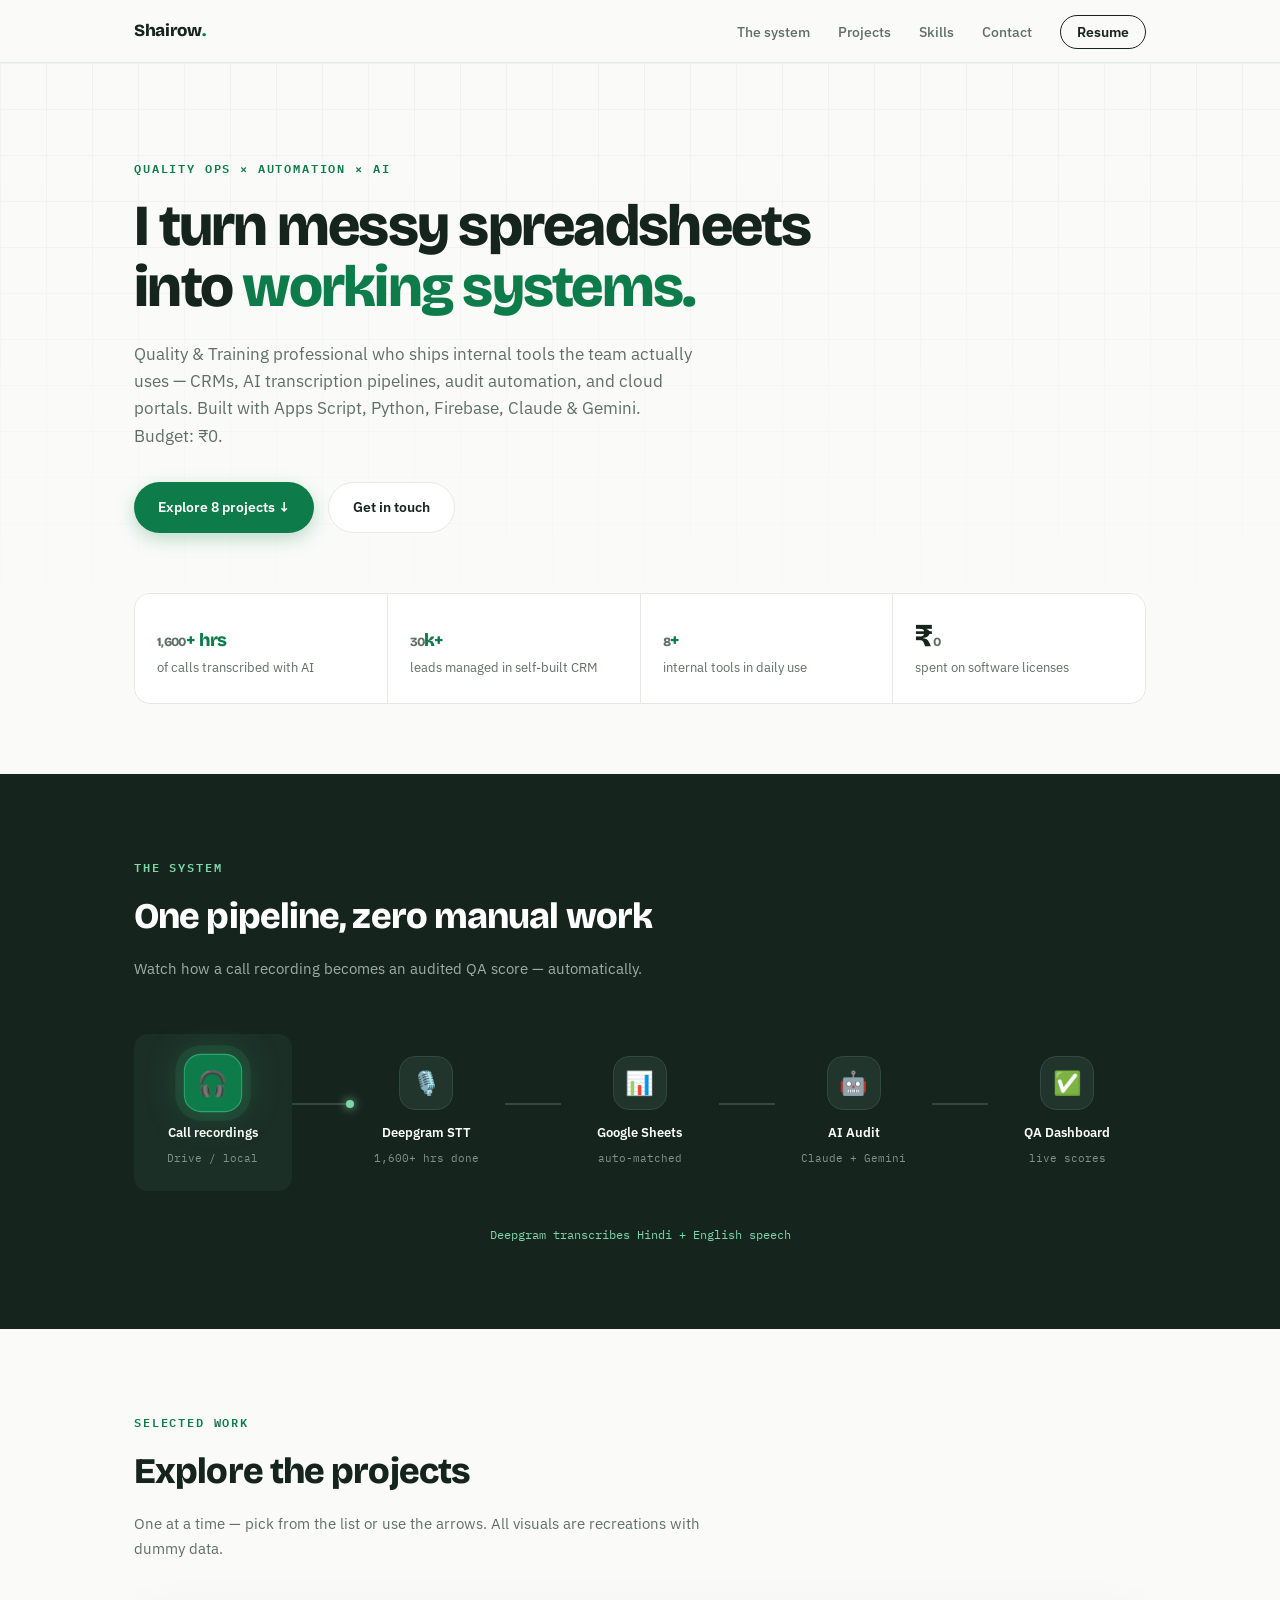
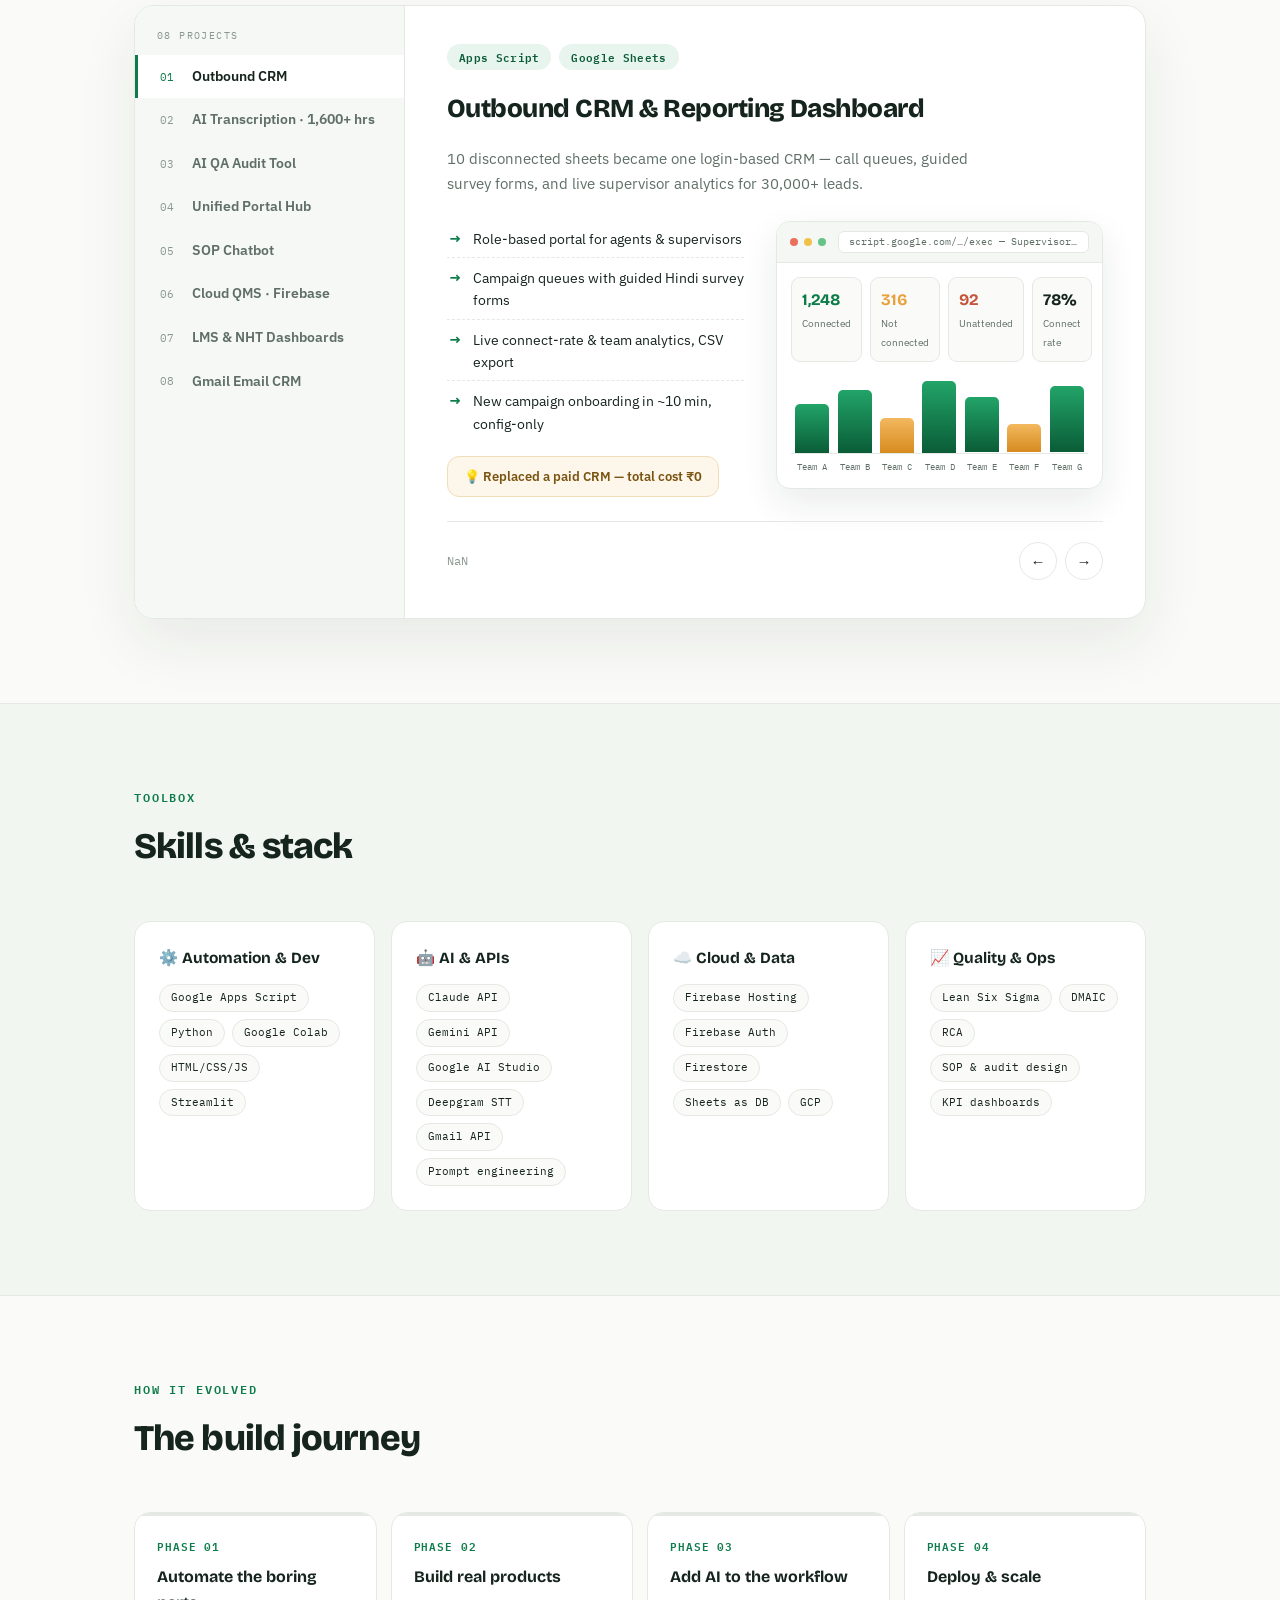
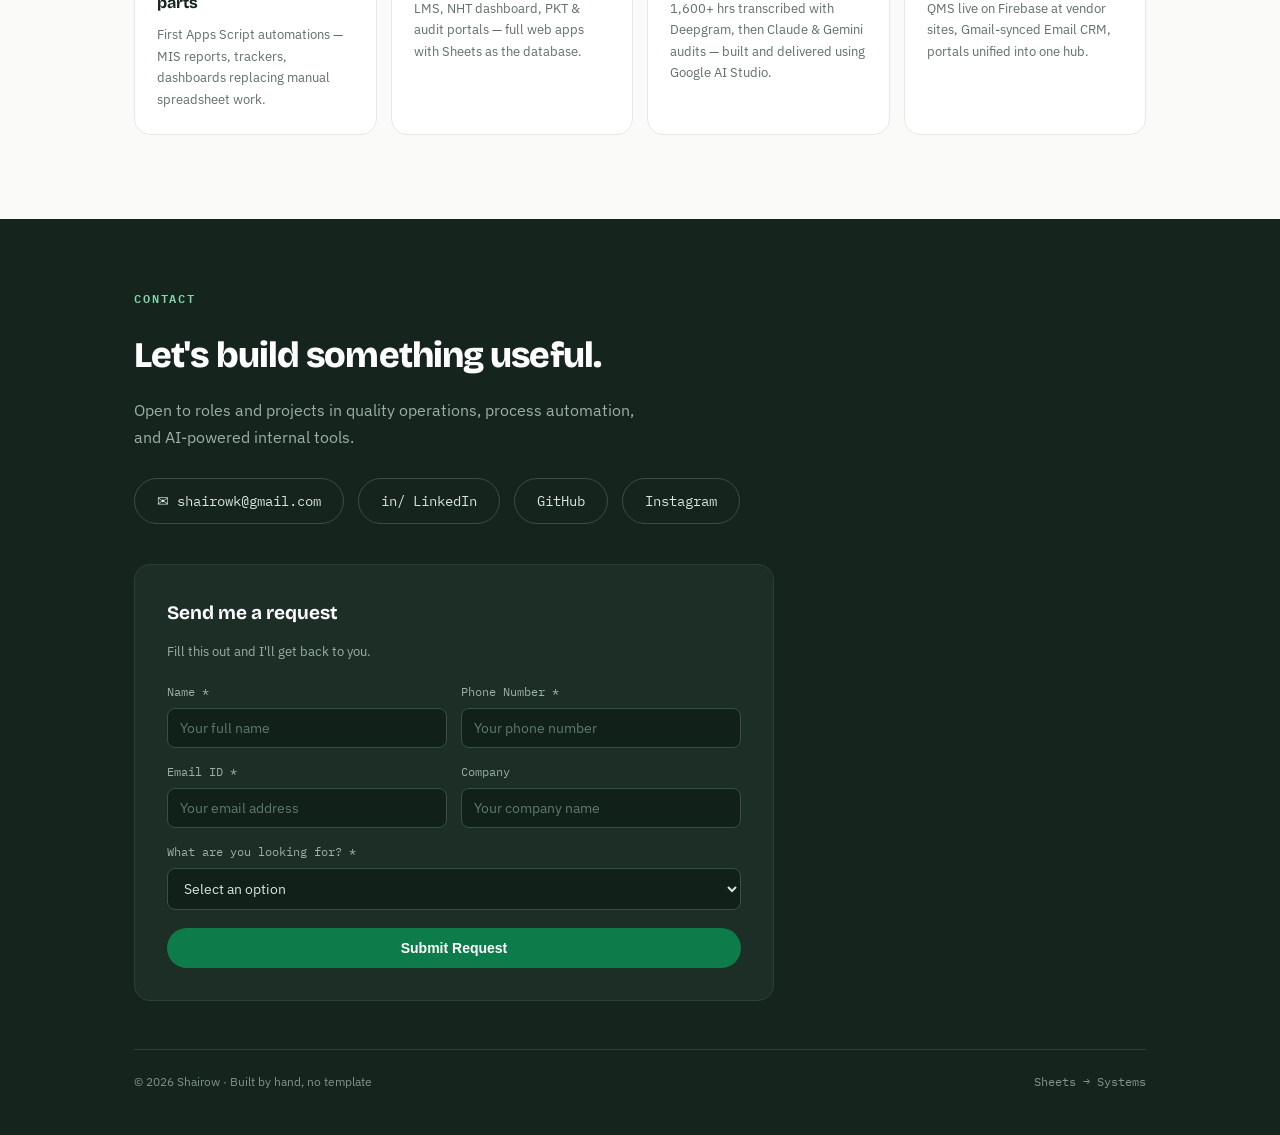
==== commit d5c43430: "Update index.html" ====
--- a/index.html
+++ b/index.html
@@ -5,7 +5,7 @@
 <meta name="viewport" content="width=device-width, initial-scale=1.0">
 <title>Shairow | Quality & Automation Builder</title>
 <link rel="preconnect" href="https://fonts.googleapis.com">
-<link href="https://fonts.googleapis.com/css2?family=Bricolage+Grotesque:opsz,wght@12..96,400;12..96,600;12..96,700;12..96,800&family=IBM+Plex+Sans:wght@400;500;600&family=IBM+Plex+Mono:wght@400;500;600&display=swap" rel="stylesheet">
+<link href="https://fonts.googleapis.com/css2?family=Bricolage+Grotesque:opsz,wght@12..96,500;12..96,700;12..96,800&family=IBM+Plex+Sans:wght@400;500;600&family=IBM+Plex+Mono:wght@400;500;600&display=swap" rel="stylesheet">
 
 <!-- Google tag (gtag.js) -->
 <script async src="https://www.googletagmanager.com/gtag/js?id=G-JRZVCWLLY5"></script>
@@ -18,207 +18,215 @@
 
 <style>
 :root{
-  --paper:#FAFBF8;
-  --ink:#17251F;
-  --muted:#5C6B63;
-  --green:#0E7C4A;
-  --green-dark:#0A5C37;
-  --amber:#E8A13D;
-  --blue:#2B6CB0;
-  --line:#E2E8E0;
-  --card:#FFFFFF;
-  --red:#C4553B;
-  --radius:14px;
+  --paper:#FAFBF8; --ink:#16241E; --muted:#5F6F66; --soft:#8A988F;
+  --green:#0E7C4A; --green-dark:#0A5C37; --green-bg:#E8F4EE;
+  --amber:#E8A13D; --blue:#2B6CB0; --red:#C4553B;
+  --line:#E4E9E3; --card:#FFFFFF; --radius:16px;
 }
 *{margin:0;padding:0;box-sizing:border-box}
 html{scroll-behavior:smooth}
-body{
-  font-family:'IBM Plex Sans',sans-serif;
-  background:var(--paper);
-  background-image:linear-gradient(var(--line) 1px, transparent 1px),linear-gradient(90deg, var(--line) 1px, transparent 1px);
-  background-size:44px 44px;
-  color:var(--ink);
-  line-height:1.6;
-}
-.wrap{max-width:1080px;margin:0 auto;padding:0 24px}
+body{font-family:'IBM Plex Sans',sans-serif;background:var(--paper);color:var(--ink);line-height:1.65;overflow-x:hidden}
+.wrap{max-width:1060px;margin:0 auto;padding:0 24px}
 .mono{font-family:'IBM Plex Mono',monospace}
-
-/* ============ NAV ============ */
-nav{position:sticky;top:0;z-index:50;background:rgba(250,251,248,.92);backdrop-filter:blur(8px);border-bottom:1px solid var(--line)}
-nav .wrap{display:flex;align-items:center;justify-content:space-between;height:60px}
-.logo{font-family:'Bricolage Grotesque',sans-serif;font-weight:800;font-size:18px;letter-spacing:-.02em}
+a:focus-visible,button:focus-visible{outline:2px solid var(--green);outline-offset:3px;border-radius:6px}
+
+/* ---------- NAV ---------- */
+nav{position:sticky;top:0;z-index:60;background:rgba(250,251,248,.9);backdrop-filter:blur(10px);border-bottom:1px solid var(--line)}
+nav .wrap{display:flex;align-items:center;justify-content:space-between;height:62px}
+.logo{font-family:'Bricolage Grotesque',sans-serif;font-weight:800;font-size:17px;letter-spacing:-.02em}
 .logo span{color:var(--green)}
-nav ul{display:flex;gap:26px;list-style:none;align-items:center}
-nav a{text-decoration:none;color:var(--muted);font-size:14px;font-weight:500;transition:color .2s}
-nav a:hover,nav a:focus-visible{color:var(--green)}
-nav .nav-resume{border:1.5px solid var(--ink);color:var(--ink);padding:6px 16px;border-radius:999px;font-weight:600}
+nav ul{display:flex;gap:28px;list-style:none;align-items:center}
+nav ul a{text-decoration:none;color:var(--muted);font-size:13.5px;font-weight:500;transition:color .2s}
+nav ul a:hover{color:var(--green)}
+nav .nav-resume{border:1.5px solid var(--ink);color:var(--ink);padding:7px 16px;border-radius:999px;font-weight:600}
 nav .nav-resume:hover{background:var(--ink);color:#fff}
-a:focus-visible{outline:2px solid var(--green);outline-offset:3px;border-radius:4px}
-
-/* ============ HERO ============ */
-.hero{padding:76px 0 56px}
-.eyebrow{font-family:'IBM Plex Mono',monospace;font-size:12px;letter-spacing:.14em;text-transform:uppercase;color:var(--green);font-weight:600;margin-bottom:16px}
-h1{font-family:'Bricolage Grotesque',sans-serif;font-weight:800;font-size:clamp(34px,5.6vw,62px);line-height:1.05;letter-spacing:-.03em;max-width:820px}
-h1 em{font-style:normal;color:var(--green);position:relative}
-.hero p.lead{max-width:640px;margin-top:22px;font-size:17px;color:var(--muted)}
-.hero-cta{margin-top:30px;display:flex;gap:14px;flex-wrap:wrap}
-.btn{display:inline-block;padding:12px 22px;border-radius:999px;text-decoration:none;font-weight:600;font-size:14px;transition:transform .15s,box-shadow .15s}
-.btn-primary{background:var(--green);color:#fff;box-shadow:0 4px 14px rgba(14,124,74,.28)}
-.btn-primary:hover{transform:translateY(-2px)}
-.btn-ghost{border:1.5px solid var(--ink);color:var(--ink)}
-.btn-ghost:hover{background:var(--ink);color:#fff}
-
-/* hero pipeline strip */
-.pipeline{margin-top:56px;background:var(--card);border:1px solid var(--line);border-radius:var(--radius);padding:22px 26px;box-shadow:0 10px 30px rgba(23,37,31,.06);overflow-x:auto}
-.pipeline-track{display:flex;align-items:center;gap:0;min-width:760px}
-.pnode{flex:1;text-align:center;position:relative}
-.pnode .picon{width:52px;height:52px;border-radius:14px;display:flex;align-items:center;justify-content:center;margin:0 auto 10px;font-size:22px;border:1.5px solid var(--line);background:var(--paper)}
-.pnode.active .picon{background:var(--green);border-color:var(--green);color:#fff;animation:pulse 2.6s ease-in-out infinite}
-.pnode h4{font-size:13px;font-weight:600}
-.pnode small{font-family:'IBM Plex Mono',monospace;font-size:10.5px;color:var(--muted)}
-.parrow{color:var(--line);font-size:20px;padding:0 6px;margin-bottom:26px}
-@keyframes pulse{0%,100%{box-shadow:0 0 0 0 rgba(14,124,74,.35)}50%{box-shadow:0 0 0 10px rgba(14,124,74,0)}}
-
-/* ============ STATS ============ */
-.stats{display:grid;grid-template-columns:repeat(auto-fit,minmax(190px,1fr));gap:16px;margin:44px 0 0}
-.stat{background:var(--card);border:1px solid var(--line);border-radius:var(--radius);padding:20px 22px}
-.stat b{font-family:'Bricolage Grotesque',sans-serif;font-size:30px;font-weight:800;color:var(--green);display:block;letter-spacing:-.02em}
-.stat span{font-size:13px;color:var(--muted)}
-
-/* ============ SECTIONS ============ */
-section{padding:70px 0}
-.sec-head{margin-bottom:38px}
-.sec-head .eyebrow{margin-bottom:8px}
-h2{font-family:'Bricolage Grotesque',sans-serif;font-weight:800;font-size:clamp(26px,3.4vw,38px);letter-spacing:-.025em}
-.sec-head p{color:var(--muted);max-width:600px;margin-top:8px;font-size:15px}
-
-/* project rows */
-.project{display:grid;grid-template-columns:1fr 1fr;gap:44px;align-items:center;padding:44px 0;border-top:1px dashed var(--line)}
-.project:first-of-type{border-top:none}
-.project.flip .p-text{order:2}
-.p-text .tag-row{display:flex;gap:8px;flex-wrap:wrap;margin-bottom:14px}
-.tag{font-family:'IBM Plex Mono',monospace;font-size:11px;font-weight:600;padding:4px 11px;border-radius:999px;letter-spacing:.03em}
-.tag.gs{background:#E4F3EB;color:var(--green-dark)}
+
+/* ---------- HERO ---------- */
+.hero{padding:96px 0 70px;position:relative}
+.hero::before{content:"";position:absolute;inset:0;background-image:linear-gradient(var(--line) 1px,transparent 1px),linear-gradient(90deg,var(--line) 1px,transparent 1px);background-size:46px 46px;mask-image:linear-gradient(180deg,rgba(0,0,0,.5),transparent 85%);pointer-events:none}
+.hero .wrap{position:relative}
+.eyebrow{font-family:'IBM Plex Mono',monospace;font-size:11.5px;letter-spacing:.16em;text-transform:uppercase;color:var(--green);font-weight:600;margin-bottom:18px}
+h1{font-family:'Bricolage Grotesque',sans-serif;font-weight:800;font-size:clamp(34px,5.4vw,58px);line-height:1.06;letter-spacing:-.03em;max-width:760px}
+h1 .w{display:inline-block;opacity:0;transform:translateY(24px);animation:wordUp .7s cubic-bezier(.2,.7,.2,1) forwards}
+@keyframes wordUp{to{opacity:1;transform:none}}
+h1 em{font-style:normal;color:var(--green)}
+.lead{max-width:560px;margin-top:22px;font-size:16.5px;color:var(--muted);opacity:0;animation:fadeUp .8s .5s ease forwards}
+.hero-cta{margin-top:32px;display:flex;gap:14px;flex-wrap:wrap;opacity:0;animation:fadeUp .8s .7s ease forwards}
+@keyframes fadeUp{from{opacity:0;transform:translateY(16px)}to{opacity:1;transform:none}}
+.btn{display:inline-flex;align-items:center;gap:8px;padding:13px 24px;border-radius:999px;text-decoration:none;font-weight:600;font-size:14px;transition:transform .18s,box-shadow .18s;border:none;cursor:pointer}
+.btn-primary{background:var(--green);color:#fff;box-shadow:0 6px 18px rgba(14,124,74,.25)}
+.btn-primary:hover{transform:translateY(-2px);box-shadow:0 10px 24px rgba(14,124,74,.32)}
+.btn-ghost{border:1.5px solid var(--line);background:var(--card);color:var(--ink)}
+.btn-ghost:hover{border-color:var(--ink)}
+
+/* hero stats */
+.stats{display:grid;grid-template-columns:repeat(4,1fr);gap:1px;background:var(--line);border:1px solid var(--line);border-radius:var(--radius);overflow:hidden;margin-top:60px;opacity:0;animation:fadeUp .8s .9s ease forwards}
+.stat{background:var(--card);padding:24px 22px}
+.stat b{font-family:'Bricolage Grotesque',sans-serif;font-size:32px;font-weight:800;color:var(--ink);display:block;letter-spacing:-.02em;line-height:1.1}
+.stat b .unit{font-size:18px;color:var(--green)}
+.stat span{font-size:12.5px;color:var(--muted)}
+@media(max-width:760px){.stats{grid-template-columns:repeat(2,1fr)}}
+
+/* ---------- SECTION SHELL ---------- */
+section{padding:84px 0}
+.sec-head{max-width:620px;margin-bottom:44px}
+.sec-head .eyebrow{margin-bottom:10px}
+h2{font-family:'Bricolage Grotesque',sans-serif;font-weight:800;font-size:clamp(26px,3.2vw,36px);letter-spacing:-.025em}
+.sec-head p{color:var(--muted);margin-top:10px;font-size:15px}
+
+/* ---------- PIPELINE ---------- */
+.pipe-sec{background:var(--ink);color:#DCE8E1;position:relative;overflow:hidden}
+.pipe-sec .eyebrow{color:#7FD6A8}
+.pipe-sec h2{color:#fff}
+.pipe-sec .sec-head p{color:#9AB0A5}
+.pipeline{display:flex;align-items:stretch;gap:0;overflow-x:auto;padding:8px 0 16px;scrollbar-width:none}
+.pipeline::-webkit-scrollbar{display:none}
+.pnode{min-width:150px;flex:1;text-align:center;position:relative;padding:22px 10px;border-radius:14px;transition:background .4s}
+.pnode .picon{width:54px;height:54px;border-radius:16px;display:flex;align-items:center;justify-content:center;margin:0 auto 12px;font-size:23px;background:#22352C;border:1.5px solid #33493E;transition:all .45s}
+.pnode h4{font-size:13px;font-weight:600;color:#fff}
+.pnode small{font-family:'IBM Plex Mono',monospace;font-size:10.5px;color:#7E948A}
+.pnode.lit{background:rgba(127,214,168,.06)}
+.pnode.lit .picon{background:var(--green);border-color:#2EA36C;box-shadow:0 0 0 8px rgba(46,163,108,.15),0 0 34px rgba(46,163,108,.35);transform:scale(1.08)}
+.pconn{width:56px;flex-shrink:0;display:flex;align-items:center;justify-content:center;position:relative;margin-top:-16px}
+.pconn::before{content:"";width:100%;height:2px;background:#33493E;position:absolute}
+.pconn .spark{width:8px;height:8px;border-radius:50%;background:#7FD6A8;position:absolute;left:-8px;opacity:0;box-shadow:0 0 10px #7FD6A8}
+.pconn.flow .spark{animation:flow 0.8s linear forwards}
+@keyframes flow{0%{left:-6px;opacity:1}100%{left:calc(100% - 2px);opacity:1}}
+.pipe-caption{text-align:center;margin-top:18px;font-family:'IBM Plex Mono',monospace;font-size:12px;color:#7FD6A8;min-height:20px;transition:opacity .3s}
+
+/* ---------- PROJECT EXPLORER ---------- */
+.explorer{display:grid;grid-template-columns:270px 1fr;gap:0;border:1px solid var(--line);border-radius:20px;background:var(--card);overflow:hidden;box-shadow:0 24px 60px rgba(22,36,30,.08)}
+.rail{border-right:1px solid var(--line);background:#F5F8F4;padding:14px 0;max-height:640px;overflow-y:auto}
+.rail-label{font-family:'IBM Plex Mono',monospace;font-size:10px;letter-spacing:.14em;text-transform:uppercase;color:var(--soft);padding:8px 22px 10px}
+.rail button{display:flex;align-items:center;gap:12px;width:100%;text-align:left;background:none;border:none;padding:13px 22px;cursor:pointer;font-family:'IBM Plex Sans',sans-serif;border-left:3px solid transparent;transition:background .2s,border-color .2s}
+.rail button .num{font-family:'IBM Plex Mono',monospace;font-size:10.5px;color:var(--soft);width:20px}
+.rail button .t{font-size:13.5px;font-weight:600;color:var(--muted);line-height:1.3;transition:color .2s}
+.rail button:hover{background:#EDF3EC}
+.rail button.active{background:#fff;border-left-color:var(--green)}
+.rail button.active .t{color:var(--ink)}
+.rail button.active .num{color:var(--green)}
+
+.stage{padding:38px 42px;position:relative;min-height:560px}
+.stage-inner{display:flex;flex-direction:column;gap:24px;opacity:1;transform:none}
+.stage-inner.out{opacity:0;transform:translateY(14px);transition:opacity .22s,transform .22s}
+.stage-inner.in{animation:stageIn .45s cubic-bezier(.2,.7,.2,1)}
+@keyframes stageIn{from{opacity:0;transform:translateY(18px)}to{opacity:1;transform:none}}
+.tag-row{display:flex;gap:8px;flex-wrap:wrap}
+.tag{font-family:'IBM Plex Mono',monospace;font-size:10.5px;font-weight:600;padding:4px 12px;border-radius:999px;letter-spacing:.03em}
+.tag.gs{background:var(--green-bg);color:var(--green-dark)}
 .tag.py{background:#E8EFF9;color:var(--blue)}
 .tag.web{background:#FBF0DD;color:#8A5A12}
 .tag.ai{background:#F4E9F5;color:#7A3A85}
-.p-text h3{font-family:'Bricolage Grotesque',sans-serif;font-weight:700;font-size:24px;letter-spacing:-.02em;margin-bottom:12px}
-.p-text p{color:var(--muted);font-size:15px;margin-bottom:16px}
-.p-text ul{list-style:none}
-.p-text li{font-size:14px;padding:5px 0 5px 26px;position:relative}
-.p-text li::before{content:"→";position:absolute;left:0;color:var(--green);font-weight:600}
-.impact{margin-top:18px;display:inline-block;background:#FDF6EA;border:1px solid #F1DEB8;color:#7A5410;font-size:13px;font-weight:600;padding:8px 14px;border-radius:10px}
-
-/* ============ MOCKUP FRAMES ============ */
-.shot{background:var(--card);border:1px solid var(--line);border-radius:var(--radius);box-shadow:0 18px 44px rgba(23,37,31,.10);overflow:hidden;transition:transform .25s}
-.shot:hover{transform:translateY(-5px) rotate(-.4deg)}
-.shot-bar{display:flex;align-items:center;gap:6px;padding:10px 14px;border-bottom:1px solid var(--line);background:#F5F7F4}
-.dot{width:9px;height:9px;border-radius:50%}
+.stage h3{font-family:'Bricolage Grotesque',sans-serif;font-weight:800;font-size:26px;letter-spacing:-.02em;line-height:1.15}
+.stage .pitch{color:var(--muted);font-size:15px;max-width:560px}
+.stage-cols{display:grid;grid-template-columns:1fr 1.1fr;gap:32px;align-items:start}
+.hl{list-style:none;display:flex;flex-direction:column;gap:2px}
+.hl li{font-size:13.5px;padding:7px 0 7px 26px;position:relative;border-bottom:1px dashed var(--line)}
+.hl li:last-child{border-bottom:none}
+.hl li::before{content:"→";position:absolute;left:2px;color:var(--green);font-weight:700}
+.impact{display:inline-flex;align-items:center;gap:8px;background:#FDF6EA;border:1px solid #F1DEB8;color:#7A5410;font-size:13px;font-weight:600;padding:9px 16px;border-radius:12px;margin-top:14px}
+.stage-nav{display:flex;justify-content:space-between;align-items:center;margin-top:auto;padding-top:20px;border-top:1px solid var(--line)}
+.stage-nav .count{font-family:'IBM Plex Mono',monospace;font-size:12px;color:var(--soft)}
+.stage-nav .arrows{display:flex;gap:8px}
+.stage-nav button{width:38px;height:38px;border-radius:50%;border:1.5px solid var(--line);background:#fff;cursor:pointer;font-size:15px;color:var(--ink);transition:all .2s}
+.stage-nav button:hover{border-color:var(--green);color:var(--green);transform:scale(1.06)}
+
+/* ---------- MOCKUPS ---------- */
+.shot{background:var(--card);border:1px solid var(--line);border-radius:14px;overflow:hidden;box-shadow:0 14px 36px rgba(22,36,30,.09)}
+.shot-bar{display:flex;align-items:center;gap:6px;padding:9px 13px;border-bottom:1px solid var(--line);background:#F5F7F4}
+.dot{width:8px;height:8px;border-radius:50%}
 .dot.r{background:#E9705C}.dot.y{background:#F0C24B}.dot.g{background:#67C288}
-.shot-bar .url{font-family:'IBM Plex Mono',monospace;font-size:10.5px;color:var(--muted);margin-left:8px;background:#fff;border:1px solid var(--line);border-radius:6px;padding:2px 10px;flex:1;white-space:nowrap;overflow:hidden;text-overflow:ellipsis}
-.shot-body{padding:16px;font-size:11.5px}
-
-/* CRM dashboard mockup */
-.kpis{display:grid;grid-template-columns:repeat(4,1fr);gap:8px;margin-bottom:12px}
+.shot-bar .url{font-family:'IBM Plex Mono',monospace;font-size:10px;color:var(--muted);margin-left:6px;background:#fff;border:1px solid var(--line);border-radius:6px;padding:2px 10px;flex:1;white-space:nowrap;overflow:hidden;text-overflow:ellipsis}
+.shot-body{padding:14px;font-size:11.5px}
+.kpis{display:grid;grid-template-columns:repeat(3,1fr);gap:8px;margin-bottom:12px}
 .kpi{border:1px solid var(--line);border-radius:9px;padding:9px 10px;background:var(--paper)}
-.kpi b{display:block;font-family:'Bricolage Grotesque',sans-serif;font-size:17px;letter-spacing:-.02em}
+.kpi b{display:block;font-family:'Bricolage Grotesque',sans-serif;font-size:16px;letter-spacing:-.02em}
 .kpi span{font-size:9.5px;color:var(--muted)}
-.kpi.k-green b{color:var(--green)}
-.kpi.k-amber b{color:var(--amber)}
-.kpi.k-red b{color:var(--red)}
-.bars{display:flex;align-items:flex-end;gap:8px;height:86px;border-bottom:1.5px solid var(--line);padding:0 4px;margin-bottom:6px}
-.bar{flex:1;border-radius:5px 5px 0 0;background:linear-gradient(180deg,#22A468,var(--green-dark));position:relative;animation:grow 1.1s ease both}
+.kpi.k-green b{color:var(--green)}.kpi.k-amber b{color:var(--amber)}.kpi.k-red b{color:var(--red)}
+.bars{display:flex;align-items:flex-end;gap:8px;height:80px;border-bottom:1.5px solid var(--line);padding:0 4px;margin-bottom:6px}
+.bar{flex:1;border-radius:5px 5px 0 0;background:linear-gradient(180deg,#22A468,var(--green-dark));transform-origin:bottom;animation:grow .9s cubic-bezier(.2,.7,.2,1) both}
 .bar.amber{background:linear-gradient(180deg,#F3B85F,#D68B1F)}
-@keyframes grow{from{height:0!important}}
+@keyframes grow{from{transform:scaleY(0)}}
 .bar-labels{display:flex;gap:8px;padding:0 4px}
 .bar-labels span{flex:1;text-align:center;font-family:'IBM Plex Mono',monospace;font-size:8.5px;color:var(--muted)}
-
-/* spreadsheet mockup */
-.sheet{border:1px solid var(--line);border-radius:8px;overflow:hidden;font-family:'IBM Plex Mono',monospace;font-size:9.8px}
-.srow{display:grid;grid-template-columns:34px 1.6fr 1fr 1fr .9fr;border-top:1px solid var(--line)}
+.sheet{border:1px solid var(--line);border-radius:8px;overflow:hidden;font-family:'IBM Plex Mono',monospace;font-size:9.6px}
+.srow{display:grid;grid-template-columns:30px 1.7fr 1fr .9fr .9fr;border-top:1px solid var(--line)}
 .srow:first-child{border-top:none;background:#F0F4EF;font-weight:600}
 .srow div{padding:6px 8px;border-left:1px solid var(--line);white-space:nowrap;overflow:hidden;text-overflow:ellipsis}
 .srow div:first-child{border-left:none;background:#F0F4EF;color:var(--muted);text-align:center}
-.pill{display:inline-block;padding:1px 7px;border-radius:999px;font-size:8.8px;font-weight:600}
-.pill.ok{background:#E4F3EB;color:var(--green-dark)}
+.pill{display:inline-block;padding:1px 7px;border-radius:999px;font-size:8.6px;font-weight:600}
+.pill.ok{background:var(--green-bg);color:var(--green-dark)}
 .pill.run{background:#FBF0DD;color:#8A5A12}
 .pill.q{background:#EDEFF2;color:#5C6B63}
-
-/* terminal mockup */
-.term{background:#0F1D17;border-radius:8px;padding:14px 16px;font-family:'IBM Plex Mono',monospace;font-size:10.5px;color:#C9E5D6;line-height:1.85}
-.term .cmd{color:#8BD8B0}
-.term .ok{color:#67C288}
-.term .warn{color:#F0C24B}
-.term .dim{color:#5F7A6D}
+.term{background:#0F1D17;border-radius:10px;padding:14px 16px;font-family:'IBM Plex Mono',monospace;font-size:10.5px;color:#C9E5D6;line-height:1.9}
+.term .cmd{color:#8BD8B0}.term .ok{color:#67C288}.term .warn{color:#F0C24B}.term .dim{color:#5F7A6D}
 .cursor{display:inline-block;width:7px;height:13px;background:#67C288;vertical-align:-2px;animation:blink 1s steps(1) infinite}
 @keyframes blink{50%{opacity:0}}
-
-/* portal cards mockup */
 .hub{display:grid;grid-template-columns:repeat(3,1fr);gap:10px}
-.hub-card{border:1px solid var(--line);border-radius:10px;padding:14px 10px;text-align:center;background:var(--paper);transition:border-color .2s}
-.shot:hover .hub-card{border-color:#BFD9CB}
+.hub-card{border:1px solid var(--line);border-radius:10px;padding:16px 10px;text-align:center;background:var(--paper)}
 .hub-card .hicon{font-size:20px;margin-bottom:6px}
 .hub-card b{display:block;font-size:11px}
 .hub-card span{font-size:9px;color:var(--muted)}
 .hub-title{text-align:center;font-family:'Bricolage Grotesque',sans-serif;font-weight:700;font-size:14px;margin-bottom:10px}
-
-/* chat mockup */
 .chat{display:flex;flex-direction:column;gap:9px}
-.bubble{max-width:82%;padding:9px 13px;border-radius:13px;font-size:11px;line-height:1.5}
+.bubble{max-width:84%;padding:9px 13px;border-radius:13px;font-size:11px;line-height:1.5;animation:fadeUp .5s both}
+.bubble:nth-child(2){animation-delay:.25s}.bubble:nth-child(3){animation-delay:.5s}
 .bubble.user{align-self:flex-end;background:var(--green);color:#fff;border-bottom-right-radius:4px}
 .bubble.bot{align-self:flex-start;background:#F0F4EF;border:1px solid var(--line);border-bottom-left-radius:4px}
 .bubble.bot b{color:var(--green-dark)}
-.chat-input{margin-top:4px;border:1px solid var(--line);border-radius:999px;padding:8px 14px;font-size:10.5px;color:var(--muted);display:flex;justify-content:space-between;align-items:center}
+.chat-input{margin-top:4px;border:1px solid var(--line);border-radius:999px;padding:8px 14px;font-size:10.5px;color:var(--muted);display:flex;justify-content:space-between}
 .chat-input span:last-child{color:var(--green);font-weight:700}
-
-/* audit score mockup */
 .score-ring{display:flex;gap:14px;align-items:center;margin-bottom:12px}
-.ring{width:74px;height:74px;border-radius:50%;background:conic-gradient(var(--green) 0 87%, #E7ECE8 87% 100%);display:flex;align-items:center;justify-content:center;flex-shrink:0}
-.ring::before{content:"";width:56px;height:56px;border-radius:50%;background:var(--card);position:absolute}
-.ring b{position:relative;font-family:'Bricolage Grotesque',sans-serif;font-size:17px}
-.score-list{flex:1;display:flex;flex-direction:column;gap:6px}
+.ring{width:72px;height:72px;border-radius:50%;background:conic-gradient(var(--green) 0 87%,#E7ECE8 87% 100%);display:flex;align-items:center;justify-content:center;flex-shrink:0;position:relative}
+.ring::before{content:"";width:54px;height:54px;border-radius:50%;background:var(--card);position:absolute}
+.ring b{position:relative;font-family:'Bricolage Grotesque',sans-serif;font-size:16px}
+.score-list{flex:1;display:flex;flex-direction:column;gap:7px}
 .sl{display:flex;align-items:center;gap:8px;font-size:10.5px}
 .sl .track{flex:1;height:6px;border-radius:99px;background:#EDF1EC;overflow:hidden}
-.sl .fill{height:100%;border-radius:99px;background:var(--green)}
+.sl .fill{height:100%;border-radius:99px;background:var(--green);transform-origin:left;animation:fillIn 1s .2s cubic-bezier(.2,.7,.2,1) both}
 .sl .fill.a{background:var(--amber)}
-.sl span:first-child{width:92px;color:var(--muted);font-family:'IBM Plex Mono',monospace;font-size:9.5px}
-
-/* notebook mockup */
-.nb-cell{border:1px solid var(--line);border-left:3px solid var(--blue);border-radius:6px;margin-bottom:8px;overflow:hidden}
-.nb-cell .nb-in{background:#F4F7FB;padding:8px 12px;font-family:'IBM Plex Mono',monospace;font-size:10px;color:#2B4058}
-.nb-cell .nb-out{padding:7px 12px;font-family:'IBM Plex Mono',monospace;font-size:10px;color:var(--green-dark);background:#fff}
-
-/* ============ SKILLS ============ */
+@keyframes fillIn{from{transform:scaleX(0)}}
+.sl span:first-child{width:88px;color:var(--muted);font-family:'IBM Plex Mono',monospace;font-size:9.3px}
+
+/* ---------- SKILLS ---------- */
+.skills-sec{background:#F2F6F1;border-top:1px solid var(--line);border-bottom:1px solid var(--line)}
 .skills-grid{display:grid;grid-template-columns:repeat(auto-fit,minmax(230px,1fr));gap:16px}
-.skill-card{background:var(--card);border:1px solid var(--line);border-radius:var(--radius);padding:22px}
-.skill-card h4{font-family:'Bricolage Grotesque',sans-serif;font-size:16px;font-weight:700;margin-bottom:12px;display:flex;align-items:center;gap:9px}
-.skill-card .chips{display:flex;flex-wrap:wrap;gap:7px}
-.chip{font-family:'IBM Plex Mono',monospace;font-size:11px;background:var(--paper);border:1px solid var(--line);border-radius:999px;padding:4px 11px}
-
-/* ============ TIMELINE ============ */
-.timeline{border-left:2px solid var(--line);margin-left:8px;padding-left:28px;display:flex;flex-direction:column;gap:26px}
-.t-item{position:relative}
-.t-item::before{content:"";position:absolute;left:-35px;top:5px;width:12px;height:12px;border-radius:50%;background:var(--green);border:3px solid var(--paper)}
-.t-item .t-date{font-family:'IBM Plex Mono',monospace;font-size:11px;color:var(--green);font-weight:600;letter-spacing:.05em}
-.t-item h4{font-family:'Bricolage Grotesque',sans-serif;font-size:17px;font-weight:700;margin:3px 0}
-.t-item p{font-size:14px;color:var(--muted)}
-
-/* ============ FOOTER ============ */
-footer{background:var(--ink);color:#D8E4DD;margin-top:60px}
-footer .wrap{padding:64px 24px 40px}
+.skill-card{background:var(--card);border:1px solid var(--line);border-radius:var(--radius);padding:24px;transition:transform .2s,box-shadow .2s}
+.skill-card:hover{transform:translateY(-4px);box-shadow:0 14px 30px rgba(22,36,30,.08)}
+.skill-card h4{font-family:'Bricolage Grotesque',sans-serif;font-size:15.5px;font-weight:700;margin-bottom:13px;display:flex;gap:9px;align-items:center}
+.chips{display:flex;flex-wrap:wrap;gap:7px}
+.chip{font-family:'IBM Plex Mono',monospace;font-size:10.8px;background:var(--paper);border:1px solid var(--line);border-radius:999px;padding:4px 11px}
+
+/* ---------- JOURNEY ---------- */
+.journey{display:grid;grid-template-columns:repeat(4,1fr);gap:14px}
+.j-card{background:var(--card);border:1px solid var(--line);border-radius:var(--radius);padding:24px 22px;position:relative;overflow:hidden;transition:border-color .25s}
+.j-card::before{content:"";position:absolute;top:0;left:0;right:0;height:3px;background:var(--line);transition:background .3s}
+.j-card:hover{border-color:#BFDCCB}
+.j-card:hover::before{background:var(--green)}
+.j-card .j-num{font-family:'IBM Plex Mono',monospace;font-size:11px;color:var(--green);font-weight:600;letter-spacing:.08em}
+.j-card h4{font-family:'Bricolage Grotesque',sans-serif;font-size:16px;font-weight:700;margin:8px 0 8px}
+.j-card p{font-size:13px;color:var(--muted)}
+@media(max-width:860px){.journey{grid-template-columns:repeat(2,1fr)}}
+@media(max-width:520px){.journey{grid-template-columns:1fr}}
+
+/* ---------- FOOTER ---------- */
+footer{background:var(--ink);color:#D8E4DD}
+footer .wrap{padding:70px 24px 44px}
+footer .eyebrow{color:#7FD6A8}
 footer h2{color:#fff}
-.contact-row{display:flex;gap:14px;flex-wrap:wrap;margin-top:26px}
-.contact-chip{border:1px solid #3A4E45;border-radius:999px;padding:10px 20px;font-size:14px;color:#D8E4DD;text-decoration:none;font-family:'IBM Plex Mono',monospace;transition:background .2s}
-.contact-chip:hover{background:#233A30}
-.foot-note{margin-top:44px;padding-top:22px;border-top:1px solid #2C4038;font-size:12px;color:#7E948A;display:flex;justify-content:space-between;flex-wrap:wrap;gap:10px}
+footer p{color:#9AB0A5;max-width:500px;margin-top:12px}
+.contact-row{display:flex;gap:14px;flex-wrap:wrap;margin-top:28px}
+.contact-chip{border:1px solid #3A4E45;border-radius:999px;padding:11px 22px;font-size:13.5px;color:#D8E4DD;text-decoration:none;font-family:'IBM Plex Mono',monospace;transition:all .2s}
+.contact-chip:hover{background:#233A30;border-color:#7FD6A8}
+.foot-note{margin-top:48px;padding-top:22px;border-top:1px solid #2C4038;font-size:12px;color:#7E948A;display:flex;justify-content:space-between;flex-wrap:wrap;gap:10px}
 
 /* contact form (formspree) */
-.contact-formspree{margin-top:40px;background:#1B2C24;border:1px solid #2C4038;border-radius:var(--radius);padding:32px;max-width:640px}
+.contact-formspree{margin-top:40px;background:#1C2E26;border:1px solid #2C4038;border-radius:var(--radius);padding:32px;max-width:640px}
 .contact-formspree h3{font-family:'Bricolage Grotesque',sans-serif;font-size:19px;margin-bottom:6px;color:#fff}
-.contact-formspree .cf-sub{font-size:13px;color:#A9BDB3;margin-bottom:20px}
+.contact-formspree .cf-sub{font-size:13px;color:#9AB0A5;margin-bottom:20px}
 .cf-grid{display:grid;grid-template-columns:1fr 1fr;gap:14px}
 .cf-grid .full{grid-column:1/-1}
-.contact-formspree label{display:block;font-size:12px;color:#A9BDB3;margin-bottom:6px;font-family:'IBM Plex Mono',monospace}
+.contact-formspree label{display:block;font-size:12px;color:#9AB0A5;margin-bottom:6px;font-family:'IBM Plex Mono',monospace}
 .contact-formspree input,.contact-formspree select{width:100%;padding:10px 12px;border-radius:8px;border:1px solid #3A4E45;background:#12201A;color:#D8E4DD;font-family:'IBM Plex Sans',sans-serif;font-size:14px}
 .contact-formspree input::placeholder{color:#5C7A6C}
 .contact-formspree input:focus,.contact-formspree select:focus{outline:none;border-color:var(--green)}
@@ -227,18 +235,24 @@
 .contact-formspree button:hover{transform:translateY(-2px)}
 @media (max-width:560px){.cf-grid{grid-template-columns:1fr}}
 
-/* reveal on scroll */
-.reveal{opacity:0;transform:translateY(22px);transition:opacity .6s ease,transform .6s ease}
+/* reveal */
+.reveal{opacity:0;transform:translateY(26px);transition:opacity .7s ease,transform .7s cubic-bezier(.2,.7,.2,1)}
 .reveal.in{opacity:1;transform:none}
-@media (prefers-reduced-motion: reduce){
-  .reveal{opacity:1;transform:none;transition:none}
-  .bar,.pnode.active .picon,.cursor{animation:none}
+
+@media(prefers-reduced-motion:reduce){
+  *,*::before,*::after{animation:none!important;transition:none!important}
+  .reveal,.lead,.hero-cta,.stats,h1 .w{opacity:1;transform:none}
 }
-@media (max-width:820px){
-  .project{grid-template-columns:1fr;gap:26px}
-  .project.flip .p-text{order:0}
+@media(max-width:880px){
+  .explorer{grid-template-columns:1fr}
+  .rail{display:flex;overflow-x:auto;border-right:none;border-bottom:1px solid var(--line);padding:10px;max-height:none;gap:6px}
+  .rail-label{display:none}
+  .rail button{width:auto;flex-shrink:0;border-left:none;border-radius:999px;padding:9px 16px;border:1.5px solid var(--line)}
+  .rail button.active{border-color:var(--green);background:var(--green-bg)}
+  .rail button .num{display:none}
+  .stage{padding:26px 22px;min-height:0}
+  .stage-cols{grid-template-columns:1fr}
   nav ul{display:none}
-  .kpis{grid-template-columns:repeat(2,1fr)}
 }
 </style>
 </head>
@@ -248,9 +262,9 @@
   <div class="wrap">
     <div class="logo">Shairow<span>.</span></div>
     <ul>
+      <li><a href="#system">The system</a></li>
       <li><a href="#projects">Projects</a></li>
       <li><a href="#skills">Skills</a></li>
-      <li><a href="#journey">Journey</a></li>
       <li><a href="#contact">Contact</a></li>
       <li><a href="shairow_resume (1).pdf" download class="nav-resume">Resume</a></li>
     </ul>
@@ -260,305 +274,66 @@
 <header class="hero">
   <div class="wrap">
     <div class="eyebrow">Quality Ops × Automation × AI</div>
-    <h1>I turn messy spreadsheets into <em>working systems</em> — with zero budget.</h1>
-    <p class="lead">Quality &amp; Training professional who builds internal tools the team actually uses: CRMs, LMS portals, AI transcription pipelines, and audit automation — using Google Apps Script, Python, and the Claude API.</p>
+    <h1>
+      <span class="w" style="animation-delay:.05s">I</span>
+      <span class="w" style="animation-delay:.12s">turn</span>
+      <span class="w" style="animation-delay:.19s">messy</span>
+      <span class="w" style="animation-delay:.26s">spreadsheets</span>
+      <span class="w" style="animation-delay:.33s">into</span>
+      <span class="w" style="animation-delay:.42s"><em>working</em></span>
+      <span class="w" style="animation-delay:.5s"><em>systems.</em></span>
+    </h1>
+    <p class="lead">Quality &amp; Training professional who ships internal tools the team actually uses — CRMs, AI transcription pipelines, audit automation, and cloud portals. Built with Apps Script, Python, Firebase, Claude &amp; Gemini. Budget: ₹0.</p>
     <div class="hero-cta">
-      <a href="#projects" class="btn btn-primary">See the tools ↓</a>
+      <a href="#projects" class="btn btn-primary">Explore 8 projects ↓</a>
       <a href="#contact" class="btn btn-ghost">Get in touch</a>
     </div>
-
-    <div class="pipeline reveal">
-      <div class="pipeline-track">
-        <div class="pnode"><div class="picon">🎧</div><h4>Call recordings</h4><small>local / Drive</small></div>
-        <div class="parrow">→</div>
-        <div class="pnode active"><div class="picon">🎙️</div><h4>Deepgram STT</h4><small>Hindi + English</small></div>
-        <div class="parrow">→</div>
-        <div class="pnode"><div class="picon">📊</div><h4>Google Sheets</h4><small>auto-matched rows</small></div>
-        <div class="parrow">→</div>
-        <div class="pnode active"><div class="picon">🤖</div><h4>Claude API</h4><small>SOP-based audit</small></div>
-        <div class="parrow">→</div>
-        <div class="pnode"><div class="picon">✅</div><h4>QA dashboard</h4><small>scores &amp; insights</small></div>
-      </div>
-    </div>
-
-    <div class="stats reveal">
-      <div class="stat"><b>8+</b><span>internal tools shipped &amp; in daily use</span></div>
-      <div class="stat"><b>30,000+</b><span>leads managed in self-built CRM</span></div>
-      <div class="stat"><b>1,600+</b><span>hours of calls transcribed via AI</span></div>
-      <div class="stat"><b>500+</b><span>calls auto-audited per batch</span></div>
-      <div class="stat"><b>₹0</b><span>software licenses purchased</span></div>
+    <div class="stats">
+      <div class="stat"><b><span class="count" data-to="1600">0</span><span class="unit">+ hrs</span></b><span>of calls transcribed with AI</span></div>
+      <div class="stat"><b><span class="count" data-to="30">0</span><span class="unit">k+ </span></b><span>leads managed in self-built CRM</span></div>
+      <div class="stat"><b><span class="count" data-to="8">0</span><span class="unit">+</span></b><span>internal tools in daily use</span></div>
+      <div class="stat"><b>₹<span class="count" data-to="0">0</span></b><span>spent on software licenses</span></div>
     </div>
   </div>
 </header>
+
+<section class="pipe-sec" id="system">
+  <div class="wrap">
+    <div class="sec-head reveal">
+      <div class="eyebrow">The system</div>
+      <h2>One pipeline, zero manual work</h2>
+      <p>Watch how a call recording becomes an audited QA score — automatically.</p>
+    </div>
+    <div class="pipeline reveal" id="pipeline">
+      <div class="pnode" data-cap="Recordings land in Drive / local folders"><div class="picon">🎧</div><h4>Call recordings</h4><small>Drive / local</small></div>
+      <div class="pconn"><span class="spark"></span></div>
+      <div class="pnode" data-cap="Deepgram transcribes Hindi + English speech"><div class="picon">🎙️</div><h4>Deepgram STT</h4><small>1,600+ hrs done</small></div>
+      <div class="pconn"><span class="spark"></span></div>
+      <div class="pnode" data-cap="Transcript auto-matched to the right CRM row"><div class="picon">📊</div><h4>Google Sheets</h4><small>auto-matched</small></div>
+      <div class="pconn"><span class="spark"></span></div>
+      <div class="pnode" data-cap="Claude &amp; Gemini score it against the real SOP"><div class="picon">🤖</div><h4>AI Audit</h4><small>Claude + Gemini</small></div>
+      <div class="pconn"><span class="spark"></span></div>
+      <div class="pnode" data-cap="Scores, risk flags &amp; insights — live dashboard"><div class="picon">✅</div><h4>QA Dashboard</h4><small>live scores</small></div>
+    </div>
+    <div class="pipe-caption" id="pipeCaption">Recordings land in Drive / local folders</div>
+  </div>
+</section>
 
 <section id="projects">
   <div class="wrap">
     <div class="sec-head reveal">
       <div class="eyebrow">Selected work</div>
-      <h2>Tools I designed, built &amp; shipped</h2>
-      <p>All screenshots below are recreations with dummy data — the real tools run on live company data.</p>
-    </div>
-
-    <!-- 1. Outbound CRM -->
-    <div class="project reveal">
-      <div class="p-text">
-        <div class="tag-row"><span class="tag gs">Apps Script</span><span class="tag gs">Google Sheets</span></div>
-        <h3>Outbound CRM &amp; Reporting Dashboard</h3>
-        <p>The outbound team was juggling 10 disconnected sheets with zero visibility. I built a full login-based CRM on top of Google Sheets — call queues, guided survey forms, and live supervisor dashboards.</p>
-        <ul>
-          <li>Role-based portal for agents &amp; supervisors</li>
-          <li>Campaign-wise queues with guided Hindi survey forms</li>
-          <li>Live connect-rate, team &amp; agent analytics, CSV export</li>
-          <li>New campaign onboarding in ~10 minutes, config-only</li>
-        </ul>
-        <div class="impact">💡 Replaced a paid CRM — total cost ₹0</div>
-      </div>
-      <div class="shot">
-        <div class="shot-bar"><span class="dot r"></span><span class="dot y"></span><span class="dot g"></span><span class="url">script.google.com/…/exec — Outbound CRM · Supervisor view</span></div>
-        <div class="shot-body">
-          <div class="kpis">
-            <div class="kpi k-green"><b>1,248</b><span>Connected</span></div>
-            <div class="kpi k-amber"><b>316</b><span>Not connected</span></div>
-            <div class="kpi k-red"><b>92</b><span>Unattended</span></div>
-            <div class="kpi"><b>78%</b><span>Connect rate</span></div>
-          </div>
-          <div class="bars">
-            <div class="bar" style="height:62%"></div>
-            <div class="bar" style="height:80%"></div>
-            <div class="bar amber" style="height:44%"></div>
-            <div class="bar" style="height:91%"></div>
-            <div class="bar" style="height:70%"></div>
-            <div class="bar amber" style="height:36%"></div>
-            <div class="bar" style="height:84%"></div>
-          </div>
-          <div class="bar-labels"><span>Team A</span><span>Team B</span><span>Team C</span><span>Team D</span><span>Team E</span><span>Team F</span><span>Team G</span></div>
-        </div>
-      </div>
-    </div>
-
-    <!-- 2. Deepgram pipeline -->
-    <div class="project flip reveal">
-      <div class="p-text">
-        <div class="tag-row"><span class="tag py">Python</span><span class="tag py">Colab</span><span class="tag ai">Deepgram API</span></div>
-        <h3>AI Call Transcription Pipeline — 1,600+ hours processed</h3>
-        <p>Hindi/Hinglish call recordings at scale — over 1,600 hours transcribed automatically and matched to the right CRM row by phone number + timestamp. No manual replay, no copy-paste.</p>
-        <ul>
-          <li>1,600+ hours of audio transcribed end-to-end</li>
-          <li>Colab notebook + desktop script + Apps Script variants</li>
-          <li>Direct REST integration — no SDK version breakage</li>
-          <li>Smart matching: calling number + 30-min datetime window</li>
-          <li>Safe re-runs — already-transcribed rows are skipped</li>
-        </ul>
-        <div class="impact">💡 Manual note-taking eliminated — 1,600+ hrs automated</div>
-      </div>
-      <div class="shot">
-        <div class="shot-bar"><span class="dot r"></span><span class="dot y"></span><span class="dot g"></span><span class="url">colab.research.google.com — deepgram_to_gsheet.ipynb</span></div>
-        <div class="shot-body">
-          <div class="term">
-            <div><span class="cmd">▶ run_pipeline(folder="recordings/")</span></div>
-            <div><span class="dim">found 48 audio files · sorting oldest-first…</span></div>
-            <div><span class="ok">✓</span> 98120xxxx1_0914.mp3 → row 12 <span class="dim">(2.1s)</span></div>
-            <div><span class="ok">✓</span> 98231xxxx7_0921.mp3 → row 13 <span class="dim">(1.8s)</span></div>
-            <div><span class="warn">↷</span> row 14 skipped <span class="dim">— transcript exists</span></div>
-            <div><span class="ok">✓</span> 99870xxxx3_0936.mp3 → row 15 <span class="dim">(2.4s)</span></div>
-            <div><span class="ok">✓ 47/48 written to Google Sheet</span> <span class="cursor"></span></div>
-          </div>
-        </div>
-      </div>
-    </div>
-
-    <!-- 3. QA Audit -->
-    <div class="project reveal">
-      <div class="p-text">
-        <div class="tag-row"><span class="tag gs">Apps Script</span><span class="tag ai">Claude API</span></div>
-        <h3>AI QA Audit Tool — SOP-based scoring</h3>
-        <p>500+ transcripts sitting in a sheet, each needing manual audit against a quality SOP. Now one menu click sends every pending transcript to Claude, which scores it against the exact SOP criteria.</p>
-        <ul>
-          <li>Custom prompt engineered from the team's real audit SOP</li>
-          <li>Batch processing with timeout-safe chunks</li>
-          <li>Auto-fills score, resolution check, risk flags, summary</li>
-          <li>Handles Hindi / English / mixed-language calls</li>
-        </ul>
-        <div class="impact">💡 Per-audit effort cut dramatically in pilot</div>
-      </div>
-      <div class="shot">
-        <div class="shot-bar"><span class="dot r"></span><span class="dot y"></span><span class="dot g"></span><span class="url">docs.google.com/spreadsheets — QA Results</span></div>
-        <div class="shot-body">
-          <div class="score-ring">
-            <div class="ring"><b>87%</b></div>
-            <div class="score-list">
-              <div class="sl"><span>Resolution</span><div class="track"><div class="fill" style="width:92%"></div></div><span>9.2</span></div>
-              <div class="sl"><span>Empathy</span><div class="track"><div class="fill" style="width:84%"></div></div><span>8.4</span></div>
-              <div class="sl"><span>SOP adherence</span><div class="track"><div class="fill a" style="width:71%"></div></div><span>7.1</span></div>
-            </div>
-          </div>
-          <div class="sheet">
-            <div class="srow"><div>#</div><div>Transcript</div><div>Score</div><div>Risk flag</div><div>Status</div></div>
-            <div class="srow"><div>2</div><div>[00:02] Agent: Namaste…</div><div>9.1 / 10</div><div>—</div><div><span class="pill ok">Done</span></div></div>
-            <div class="srow"><div>3</div><div>[00:05] Driver: battery…</div><div>6.4 / 10</div><div>⚠ stranding</div><div><span class="pill ok">Done</span></div></div>
-            <div class="srow"><div>4</div><div>[00:01] Agent: Hello ji…</div><div>—</div><div>—</div><div><span class="pill run">Auditing…</span></div></div>
-            <div class="srow"><div>5</div><div>[00:03] Customer: swap…</div><div>—</div><div>—</div><div><span class="pill q">Queued</span></div></div>
-          </div>
-        </div>
-      </div>
-    </div>
-
-    <!-- 4. Portal hub -->
-    <div class="project flip reveal">
-      <div class="p-text">
-        <div class="tag-row"><span class="tag gs">Apps Script</span><span class="tag web">Web App</span></div>
-        <h3>Unified Portal Hub — 3 apps, 1 URL</h3>
-        <p>PKT quiz portal, Training LMS, and Feedback/Audit portal used to live at three separate links. I consolidated them into a single Apps Script deployment with a router and a landing hub.</p>
-        <ul>
-          <li>One <span class="mono">doGet</span> router: <span class="mono">?app=pkt / lms / audit</span></li>
-          <li>Namespaced backends, each with its own spreadsheet DB</li>
-          <li>Single deployment to maintain instead of three</li>
-          <li>Mobile-friendly landing page for the whole team</li>
-        </ul>
-        <div class="impact">💡 One link shared with the entire org</div>
-      </div>
-      <div class="shot">
-        <div class="shot-bar"><span class="dot r"></span><span class="dot y"></span><span class="dot g"></span><span class="url">script.google.com/…/exec — Portal Hub</span></div>
-        <div class="shot-body">
-          <div class="hub-title">⚡ Team Portal Hub</div>
-          <div class="hub">
-            <div class="hub-card"><div class="hicon">📘</div><b>PKT Portal</b><span>Knowledge tests &amp; quizzes</span></div>
-            <div class="hub-card"><div class="hicon">🎓</div><b>Training LMS</b><span>Day-wise learning journey</span></div>
-            <div class="hub-card"><div class="hicon">📊</div><b>Audit Portal</b><span>Scorecards &amp; feedback</span></div>
-          </div>
-        </div>
-      </div>
-    </div>
-
-    <!-- 5. SOP Chatbot -->
-    <div class="project reveal">
-      <div class="p-text">
-        <div class="tag-row"><span class="tag ai">Claude API</span><span class="tag web">Web App</span></div>
-        <h3>SOP Knowledge Chatbot</h3>
-        <p>Agents used to ping supervisors for every SOP doubt. This chatbot ingests the SOP library and answers process questions instantly, in the same Hinglish the team speaks.</p>
-        <ul>
-          <li>Full SOP ingestion pipeline &amp; conversation flow design</li>
-          <li>Formatted, source-grounded answers for operational use</li>
-          <li>Piloted with QA &amp; training teams — strong feedback</li>
-        </ul>
-        <div class="impact">💡 Reduced SOP lookup time &amp; supervisor dependency</div>
-      </div>
-      <div class="shot">
-        <div class="shot-bar"><span class="dot r"></span><span class="dot y"></span><span class="dot g"></span><span class="url">SOP Assistant — internal pilot</span></div>
-        <div class="shot-body">
-          <div class="chat">
-            <div class="bubble user">Agar customer ka refund 7 din me nahi aaya toh kya process hai?</div>
-            <div class="bubble bot"><b>SOP §4.2 — Refund escalation:</b> 7 din ke baad ticket ko Finance queue me escalate karein, priority "High" set karein, aur customer ko 48-hr TAT confirm karein.</div>
-            <div class="bubble user">Aur agar payment gateway fail hua ho?</div>
-          </div>
-          <div class="chat-input"><span>Type your SOP question…</span><span>➤</span></div>
-        </div>
-      </div>
-    </div>
-
-    <!-- 6. QMS platform -->
-    <div class="project flip reveal">
-      <div class="p-text">
-        <div class="tag-row"><span class="tag web">Firebase Hosting</span><span class="tag web">Firebase Auth</span><span class="tag web">Firestore</span><span class="tag ai">Gemini API</span></div>
-        <h3>Cloud Quality Management Platform</h3>
-        <p>An end-to-end quality web app — audit logging, calibration tracking, and KPI reporting — deployed live on Firebase Hosting and used daily across 3 vendor sites.</p>
-        <ul>
-          <li>Deployed on Firebase Hosting with secure login via Firebase Auth</li>
-          <li>Firestore real-time database — dashboards update live</li>
-          <li>Gemini API features prototyped in Google AI Studio</li>
-          <li>Structured reporting &amp; automated audit workflows</li>
-          <li>Designed, built, deployed &amp; maintained solo</li>
-        </ul>
-        <div class="impact">💡 Live at 3 vendor sites — zero external dev support</div>
-      </div>
-      <div class="shot">
-        <div class="shot-bar"><span class="dot r"></span><span class="dot y"></span><span class="dot g"></span><span class="url">qms.internal — Vendor overview</span></div>
-        <div class="shot-body">
-          <div class="kpis" style="grid-template-columns:repeat(3,1fr)">
-            <div class="kpi k-green"><b>Site A</b><span>Quality 91.2%</span></div>
-            <div class="kpi k-green"><b>Site B</b><span>Quality 88.7%</span></div>
-            <div class="kpi k-amber"><b>Site C</b><span>Quality 82.4%</span></div>
-          </div>
-          <div class="sheet">
-            <div class="srow"><div>#</div><div>Audit</div><div>Auditor</div><div>Score</div><div>Status</div></div>
-            <div class="srow"><div>1</div><div>Calibration — Wk 29</div><div>Priya S.</div><div>94%</div><div><span class="pill ok">Closed</span></div></div>
-            <div class="srow"><div>2</div><div>Call audit batch #214</div><div>Rahul M.</div><div>86%</div><div><span class="pill ok">Closed</span></div></div>
-            <div class="srow"><div>3</div><div>Process audit — Site C</div><div>Anita K.</div><div>—</div><div><span class="pill run">Open</span></div></div>
-          </div>
-        </div>
-      </div>
-    </div>
-
-    <!-- 7. LMS/NHT dashboards -->
-    <div class="project reveal">
-      <div class="p-text">
-        <div class="tag-row"><span class="tag gs">Apps Script</span><span class="tag gs">Dashboards</span></div>
-        <h3>LMS &amp; New-Hire Training Dashboards</h3>
-        <p>Two connected dashboards: an LMS tracking learner progress and course completion, and an NHT view monitoring onboarding milestones with automated reports for HR &amp; trainers.</p>
-        <ul>
-          <li>Real-time learner &amp; batch progress tracking</li>
-          <li>Milestone monitoring for new-hire batches</li>
-          <li>Automated reporting — no manual MIS work</li>
-        </ul>
-        <div class="impact">💡 Manual MIS reporting fully automated</div>
-      </div>
-      <div class="shot">
-        <div class="shot-bar"><span class="dot r"></span><span class="dot y"></span><span class="dot g"></span><span class="url">NHT Dashboard — Batch 14</span></div>
-        <div class="shot-body">
-          <div class="kpis">
-            <div class="kpi"><b>42</b><span>Trainees</span></div>
-            <div class="kpi k-green"><b>86%</b><span>Avg. PKT score</span></div>
-            <div class="kpi k-amber"><b>5</b><span>At risk</span></div>
-            <div class="kpi"><b>Day 9</b><span>of 15</span></div>
-          </div>
-          <div class="score-list">
-            <div class="sl"><span>Module 1</span><div class="track"><div class="fill" style="width:100%"></div></div><span>100%</span></div>
-            <div class="sl"><span>Module 2</span><div class="track"><div class="fill" style="width:93%"></div></div><span>93%</span></div>
-            <div class="sl"><span>Module 3</span><div class="track"><div class="fill a" style="width:58%"></div></div><span>58%</span></div>
-            <div class="sl"><span>Module 4</span><div class="track"><div class="fill a" style="width:12%"></div></div><span>12%</span></div>
-          </div>
-        </div>
-      </div>
-    </div>
-
-    <!-- 8. Email CRM -->
-    <div class="project flip reveal">
-      <div class="p-text">
-        <div class="tag-row"><span class="tag gs">Apps Script</span><span class="tag gs">Gmail API</span><span class="tag gs">Google Sheets</span></div>
-        <h3>Email CRM — synced with a live Gmail account</h3>
-        <p>A lightweight CRM that syncs directly with a real Gmail inbox using Apps Script — every incoming and outgoing mail is auto-logged against the right contact, with status tracking and follow-up reminders, all inside Google Sheets.</p>
-        <ul>
-          <li>Two-way sync with a live Gmail account — no manual logging</li>
-          <li>Auto-matches threads to contacts &amp; deal records</li>
-          <li>Status pipeline: New → Replied → Follow-up → Closed</li>
-          <li>Scheduled triggers keep the sheet fresh automatically</li>
-          <li>Templated replies &amp; bulk send from the sheet itself</li>
-        </ul>
-        <div class="impact">💡 A working email CRM for ₹0 — no HubSpot needed</div>
-      </div>
-      <div class="shot">
-        <div class="shot-bar"><span class="dot r"></span><span class="dot y"></span><span class="dot g"></span><span class="url">Email CRM — Inbox sync · connected to Gmail</span></div>
-        <div class="shot-body">
-          <div class="kpis" style="grid-template-columns:repeat(3,1fr)">
-            <div class="kpi k-green"><b>214</b><span>Threads synced</span></div>
-            <div class="kpi k-amber"><b>18</b><span>Awaiting reply</span></div>
-            <div class="kpi"><b>7</b><span>Follow-ups due</span></div>
-          </div>
-          <div class="sheet">
-            <div class="srow"><div>✉</div><div>Contact / Subject</div><div>Last sync</div><div>Owner</div><div>Status</div></div>
-            <div class="srow"><div>●</div><div>Amit V. — Pricing query</div><div>2 min ago</div><div>You</div><div><span class="pill ok">Replied</span></div></div>
-            <div class="srow"><div>●</div><div>Neha G. — Demo request</div><div>14 min ago</div><div>You</div><div><span class="pill run">Follow-up</span></div></div>
-            <div class="srow"><div>○</div><div>Vendor Co. — Invoice #482</div><div>1 hr ago</div><div>Rahul</div><div><span class="pill q">New</span></div></div>
-            <div class="srow"><div>●</div><div>Sana K. — Onboarding docs</div><div>3 hrs ago</div><div>You</div><div><span class="pill ok">Closed</span></div></div>
-          </div>
-        </div>
-      </div>
-    </div>
-
+      <h2>Explore the projects</h2>
+      <p>One at a time — pick from the list or use the arrows. All visuals are recreations with dummy data.</p>
+    </div>
+    <div class="explorer reveal">
+      <div class="rail" id="rail"><div class="rail-label">08 projects</div></div>
+      <div class="stage"><div class="stage-inner" id="stage"></div></div>
+    </div>
   </div>
 </section>
 
-<section id="skills" style="background:#F2F6F1;border-top:1px solid var(--line);border-bottom:1px solid var(--line)">
+<section class="skills-sec" id="skills">
   <div class="wrap">
     <div class="sec-head reveal">
       <div class="eyebrow">Toolbox</div>
@@ -566,9 +341,9 @@
     </div>
     <div class="skills-grid reveal">
       <div class="skill-card"><h4>⚙️ Automation &amp; Dev</h4><div class="chips"><span class="chip">Google Apps Script</span><span class="chip">Python</span><span class="chip">Google Colab</span><span class="chip">HTML/CSS/JS</span><span class="chip">Streamlit</span></div></div>
-      <div class="skill-card"><h4>🤖 AI &amp; APIs</h4><div class="chips"><span class="chip">Claude API</span><span class="chip">Gemini API</span><span class="chip">Google AI Studio</span><span class="chip">Deepgram STT</span><span class="chip">Gmail API</span><span class="chip">Prompt engineering</span><span class="chip">REST APIs</span></div></div>
-      <div class="skill-card"><h4>☁️ Cloud &amp; Data</h4><div class="chips"><span class="chip">Firebase Hosting</span><span class="chip">Firebase Auth</span><span class="chip">Firestore</span><span class="chip">Google Sheets as DB</span><span class="chip">GCP</span></div></div>
-      <div class="skill-card"><h4>📈 Quality &amp; Ops</h4><div class="chips"><span class="chip">Lean Six Sigma</span><span class="chip">DMAIC</span><span class="chip">RCA</span><span class="chip">Audit &amp; SOP design</span><span class="chip">KPI dashboards</span></div></div>
+      <div class="skill-card"><h4>🤖 AI &amp; APIs</h4><div class="chips"><span class="chip">Claude API</span><span class="chip">Gemini API</span><span class="chip">Google AI Studio</span><span class="chip">Deepgram STT</span><span class="chip">Gmail API</span><span class="chip">Prompt engineering</span></div></div>
+      <div class="skill-card"><h4>☁️ Cloud &amp; Data</h4><div class="chips"><span class="chip">Firebase Hosting</span><span class="chip">Firebase Auth</span><span class="chip">Firestore</span><span class="chip">Sheets as DB</span><span class="chip">GCP</span></div></div>
+      <div class="skill-card"><h4>📈 Quality &amp; Ops</h4><div class="chips"><span class="chip">Lean Six Sigma</span><span class="chip">DMAIC</span><span class="chip">RCA</span><span class="chip">SOP &amp; audit design</span><span class="chip">KPI dashboards</span></div></div>
     </div>
   </div>
 </section>
@@ -579,20 +354,20 @@
       <div class="eyebrow">How it evolved</div>
       <h2>The build journey</h2>
     </div>
-    <div class="timeline reveal">
-      <div class="t-item"><div class="t-date">PHASE 01</div><h4>Automate the boring parts</h4><p>First Apps Script automations: MIS reports, trackers, and dashboards replacing manual spreadsheet work.</p></div>
-      <div class="t-item"><div class="t-date">PHASE 02</div><h4>Build real products</h4><p>LMS, NHT dashboard, PKT portal, audit portal — full web apps on Apps Script with Sheets as the database.</p></div>
-      <div class="t-item"><div class="t-date">PHASE 03</div><h4>Add AI to the workflow</h4><p>Deepgram transcription pipeline in Python (1,600+ hours processed), then Claude &amp; Gemini-powered SOP audits and a knowledge chatbot — prototyped in Google AI Studio.</p></div>
-      <div class="t-item"><div class="t-date">PHASE 04</div><h4>Unify, deploy &amp; scale</h4><p>Consolidated portals into one hub, deployed the QMS web app on Firebase Hosting (Auth + Firestore) across 3 vendor sites, built a Gmail-synced Email CRM, and now migrating toward a single React frontend.</p></div>
+    <div class="journey reveal">
+      <div class="j-card"><div class="j-num">PHASE 01</div><h4>Automate the boring parts</h4><p>First Apps Script automations — MIS reports, trackers, dashboards replacing manual spreadsheet work.</p></div>
+      <div class="j-card"><div class="j-num">PHASE 02</div><h4>Build real products</h4><p>LMS, NHT dashboard, PKT &amp; audit portals — full web apps with Sheets as the database.</p></div>
+      <div class="j-card"><div class="j-num">PHASE 03</div><h4>Add AI to the workflow</h4><p>1,600+ hrs transcribed with Deepgram, then Claude &amp; Gemini audits — built and delivered using Google AI Studio.</p></div>
+      <div class="j-card"><div class="j-num">PHASE 04</div><h4>Deploy &amp; scale</h4><p>QMS live on Firebase at vendor sites, Gmail-synced Email CRM, portals unified into one hub.</p></div>
     </div>
   </div>
 </section>
 
 <footer id="contact">
   <div class="wrap">
-    <div class="eyebrow" style="color:#8BD8B0">Contact</div>
+    <div class="eyebrow">Contact</div>
     <h2>Let's build something useful.</h2>
-    <p style="margin-top:12px;max-width:520px;color:#A9BDB3">Open to roles and projects in quality operations, process automation, and AI-powered internal tools.</p>
+    <p>Open to roles and projects in quality operations, process automation, and AI-powered internal tools.</p>
     <div class="contact-row">
       <a class="contact-chip" href="mailto:shairowk@gmail.com">✉ shairowk@gmail.com</a>
       <a class="contact-chip" href="https://linkedin.com/in/shairow-k-0b5ab01b4" target="_blank" rel="noopener">in/ LinkedIn</a>
@@ -643,10 +418,242 @@
 </footer>
 
 <script>
-const io = new IntersectionObserver(entries=>{
-  entries.forEach(e=>{ if(e.isIntersecting){ e.target.classList.add('in'); io.unobserve(e.target);} });
-},{threshold:.12});
-document.querySelectorAll('.reveal').forEach(el=>io.observe(el));
+/* ============ PROJECT DATA ============ */
+const P = [
+{ id:'crm', title:'Outbound CRM & Reporting Dashboard', short:'Outbound CRM',
+  tags:'<span class="tag gs">Apps Script</span><span class="tag gs">Google Sheets</span>',
+  pitch:'10 disconnected sheets became one login-based CRM — call queues, guided survey forms, and live supervisor analytics for 30,000+ leads.',
+  hl:['Role-based portal for agents & supervisors','Campaign queues with guided Hindi survey forms','Live connect-rate & team analytics, CSV export','New campaign onboarding in ~10 min, config-only'],
+  impact:'💡 Replaced a paid CRM — total cost ₹0',
+  shot:`<div class="shot-bar"><span class="dot r"></span><span class="dot y"></span><span class="dot g"></span><span class="url">script.google.com/…/exec — Supervisor view</span></div>
+  <div class="shot-body">
+    <div class="kpis" style="grid-template-columns:repeat(4,1fr)">
+      <div class="kpi k-green"><b>1,248</b><span>Connected</span></div>
+      <div class="kpi k-amber"><b>316</b><span>Not connected</span></div>
+      <div class="kpi k-red"><b>92</b><span>Unattended</span></div>
+      <div class="kpi"><b>78%</b><span>Connect rate</span></div>
+    </div>
+    <div class="bars">
+      <div class="bar" style="height:62%"></div><div class="bar" style="height:80%;animation-delay:.06s"></div>
+      <div class="bar amber" style="height:44%;animation-delay:.12s"></div><div class="bar" style="height:91%;animation-delay:.18s"></div>
+      <div class="bar" style="height:70%;animation-delay:.24s"></div><div class="bar amber" style="height:36%;animation-delay:.3s"></div>
+      <div class="bar" style="height:84%;animation-delay:.36s"></div>
+    </div>
+    <div class="bar-labels"><span>Team A</span><span>Team B</span><span>Team C</span><span>Team D</span><span>Team E</span><span>Team F</span><span>Team G</span></div>
+  </div>` },
+{ id:'transcribe', title:'AI Transcription Pipeline — 1,600+ hrs', short:'AI Transcription · 1,600+ hrs',
+  tags:'<span class="tag py">Python</span><span class="tag py">Colab</span><span class="tag ai">Deepgram</span>',
+  pitch:'Over 1,600 hours of Hindi/Hinglish calls transcribed automatically and matched to the right CRM row by phone number + timestamp.',
+  hl:['1,600+ hours of audio processed end-to-end','Colab + desktop + Apps Script variants','Smart matching: number + 30-min time window','Safe re-runs — done rows are skipped'],
+  impact:'💡 Manual note-taking eliminated — 1,600+ hrs automated',
+  shot:`<div class="shot-bar"><span class="dot r"></span><span class="dot y"></span><span class="dot g"></span><span class="url">colab — deepgram_to_gsheet.ipynb</span></div>
+  <div class="shot-body"><div class="term">
+    <div><span class="cmd">▶ run_pipeline(folder="recordings/")</span></div>
+    <div><span class="dim">found 48 audio files · sorting oldest-first…</span></div>
+    <div><span class="ok">✓</span> 98120xxxx1_0914.mp3 → row 12 <span class="dim">(2.1s)</span></div>
+    <div><span class="ok">✓</span> 98231xxxx7_0921.mp3 → row 13 <span class="dim">(1.8s)</span></div>
+    <div><span class="warn">↷</span> row 14 skipped <span class="dim">— transcript exists</span></div>
+    <div><span class="ok">✓ 47/48 written to Google Sheet</span> <span class="cursor"></span></div>
+  </div></div>` },
+{ id:'audit', title:'AI QA Audit Tool — SOP-based scoring', short:'AI QA Audit Tool',
+  tags:'<span class="tag gs">Apps Script</span><span class="tag ai">Claude API</span>',
+  pitch:'One menu click sends 500+ pending transcripts to Claude, which scores each against the team’s real audit SOP — in Hindi, English, or mixed.',
+  hl:['Prompt engineered from the real audit SOP','Batch processing with timeout-safe chunks','Auto-fills score, risk flags & summary','Handles Hindi / English / Hinglish calls'],
+  impact:'💡 Per-audit effort cut dramatically in pilot',
+  shot:`<div class="shot-bar"><span class="dot r"></span><span class="dot y"></span><span class="dot g"></span><span class="url">sheets — QA Results</span></div>
+  <div class="shot-body">
+    <div class="score-ring">
+      <div class="ring"><b>87%</b></div>
+      <div class="score-list">
+        <div class="sl"><span>Resolution</span><div class="track"><div class="fill" style="width:92%"></div></div><span>9.2</span></div>
+        <div class="sl"><span>Empathy</span><div class="track"><div class="fill" style="width:84%"></div></div><span>8.4</span></div>
+        <div class="sl"><span>SOP adherence</span><div class="track"><div class="fill a" style="width:71%"></div></div><span>7.1</span></div>
+      </div>
+    </div>
+    <div class="sheet">
+      <div class="srow"><div>#</div><div>Transcript</div><div>Score</div><div>Risk</div><div>Status</div></div>
+      <div class="srow"><div>2</div><div>[00:02] Agent: Namaste…</div><div>9.1/10</div><div>—</div><div><span class="pill ok">Done</span></div></div>
+      <div class="srow"><div>3</div><div>[00:05] Driver: battery…</div><div>6.4/10</div><div>⚠ risk</div><div><span class="pill ok">Done</span></div></div>
+      <div class="srow"><div>4</div><div>[00:01] Agent: Hello ji…</div><div>—</div><div>—</div><div><span class="pill run">Auditing…</span></div></div>
+    </div>
+  </div>` },
+{ id:'hub', title:'Unified Portal Hub — 3 apps, 1 URL', short:'Unified Portal Hub',
+  tags:'<span class="tag gs">Apps Script</span><span class="tag web">Web App</span>',
+  pitch:'PKT quizzes, Training LMS, and the Audit portal consolidated into one Apps Script deployment with a router and a mobile-friendly landing hub.',
+  hl:['One doGet router: ?app=pkt / lms / audit','Namespaced backends, own spreadsheet DBs','Single deployment instead of three','One link shared with the whole org'],
+  impact:'💡 3 tools → 1 URL for the entire org',
+  shot:`<div class="shot-bar"><span class="dot r"></span><span class="dot y"></span><span class="dot g"></span><span class="url">script.google.com/…/exec — Portal Hub</span></div>
+  <div class="shot-body">
+    <div class="hub-title">⚡ Team Portal Hub</div>
+    <div class="hub">
+      <div class="hub-card"><div class="hicon">📘</div><b>PKT Portal</b><span>Knowledge tests</span></div>
+      <div class="hub-card"><div class="hicon">🎓</div><b>Training LMS</b><span>Learning journey</span></div>
+      <div class="hub-card"><div class="hicon">📊</div><b>Audit Portal</b><span>Scorecards</span></div>
+    </div>
+  </div>` },
+{ id:'bot', title:'SOP Knowledge Chatbot', short:'SOP Chatbot',
+  tags:'<span class="tag ai">Claude API</span><span class="tag web">Web App</span>',
+  pitch:'Agents used to ping supervisors for every SOP doubt. This bot ingests the SOP library and answers instantly — in the Hinglish the team speaks.',
+  hl:['Full SOP ingestion & conversation design','Source-grounded, formatted answers','Piloted with QA & training teams'],
+  impact:'💡 Cut SOP lookup time & supervisor dependency',
+  shot:`<div class="shot-bar"><span class="dot r"></span><span class="dot y"></span><span class="dot g"></span><span class="url">SOP Assistant — internal pilot</span></div>
+  <div class="shot-body">
+    <div class="chat">
+      <div class="bubble user">Agar customer ka refund 7 din me nahi aaya toh kya process hai?</div>
+      <div class="bubble bot"><b>SOP §4.2 — Refund escalation:</b> 7 din ke baad ticket Finance queue me escalate karein, priority "High" set karein, customer ko 48-hr TAT confirm karein.</div>
+      <div class="bubble user">Aur agar payment gateway fail hua ho?</div>
+    </div>
+    <div class="chat-input"><span>Type your SOP question…</span><span>➤</span></div>
+  </div>` },
+{ id:'qms', title:'Cloud Quality Management Platform', short:'Cloud QMS · Firebase',
+  tags:'<span class="tag web">Firebase Hosting</span><span class="tag web">Auth + Firestore</span><span class="tag ai">Gemini API</span>',
+  pitch:'A full quality web app — audits, calibration, KPI reporting — deployed on Firebase Hosting with secure login, live at vendor sites.',
+  hl:['Firebase Hosting + Auth secure login','Firestore real-time DB — live dashboards','Gemini features built and delivered using AI Studio','Designed, built &amp; deployed solo'],
+  impact:'💡 Live at multiple vendor sites — zero external dev support',
+  shot:`<div class="shot-bar"><span class="dot r"></span><span class="dot y"></span><span class="dot g"></span><span class="url">qms.web.app — Vendor overview</span></div>
+  <div class="shot-body">
+    <div class="kpis">
+      <div class="kpi k-green"><b>Site A</b><span>Quality 91.2%</span></div>
+      <div class="kpi k-green"><b>Site B</b><span>Quality 88.7%</span></div>
+      <div class="kpi k-amber"><b>Site C</b><span>Quality 82.4%</span></div>
+    </div>
+    <div class="sheet">
+      <div class="srow"><div>#</div><div>Audit</div><div>Auditor</div><div>Score</div><div>Status</div></div>
+      <div class="srow"><div>1</div><div>Calibration — Wk 29</div><div>Priya S.</div><div>94%</div><div><span class="pill ok">Closed</span></div></div>
+      <div class="srow"><div>2</div><div>Call batch #214</div><div>Rahul M.</div><div>86%</div><div><span class="pill ok">Closed</span></div></div>
+      <div class="srow"><div>3</div><div>Process — Site C</div><div>Anita K.</div><div>—</div><div><span class="pill run">Open</span></div></div>
+    </div>
+  </div>` },
+{ id:'lms', title:'LMS & New-Hire Training Dashboards', short:'LMS & NHT Dashboards',
+  tags:'<span class="tag gs">Apps Script</span><span class="tag gs">Dashboards</span>',
+  pitch:'Learner progress, course completion, and new-hire milestones tracked in real time — with automated reports for HR & trainers.',
+  hl:['Real-time learner & batch tracking','Milestone monitoring for NHT batches','Manual MIS reporting fully automated'],
+  impact:'💡 Manual MIS reporting fully automated',
+  shot:`<div class="shot-bar"><span class="dot r"></span><span class="dot y"></span><span class="dot g"></span><span class="url">NHT Dashboard — Batch 14</span></div>
+  <div class="shot-body">
+    <div class="kpis" style="grid-template-columns:repeat(4,1fr)">
+      <div class="kpi"><b>42</b><span>Trainees</span></div>
+      <div class="kpi k-green"><b>86%</b><span>Avg. PKT</span></div>
+      <div class="kpi k-amber"><b>5</b><span>At risk</span></div>
+      <div class="kpi"><b>Day 9</b><span>of 15</span></div>
+    </div>
+    <div class="score-list">
+      <div class="sl"><span>Module 1</span><div class="track"><div class="fill" style="width:100%"></div></div><span>100%</span></div>
+      <div class="sl"><span>Module 2</span><div class="track"><div class="fill" style="width:93%"></div></div><span>93%</span></div>
+      <div class="sl"><span>Module 3</span><div class="track"><div class="fill a" style="width:58%"></div></div><span>58%</span></div>
+      <div class="sl"><span>Module 4</span><div class="track"><div class="fill a" style="width:12%"></div></div><span>12%</span></div>
+    </div>
+  </div>` },
+{ id:'email', title:'Email CRM — synced with live Gmail', short:'Gmail Email CRM',
+  tags:'<span class="tag gs">Apps Script</span><span class="tag gs">Gmail API</span>',
+  pitch:'Every incoming & outgoing mail auto-logged against the right contact — status pipeline, follow-up reminders, bulk templated replies. All in Sheets.',
+  hl:['Two-way sync with a live Gmail account','Auto-matches threads to contacts & deals','Pipeline: New → Replied → Follow-up → Closed','Scheduled triggers keep it fresh'],
+  impact:'💡 A working email CRM for ₹0 — no HubSpot needed',
+  shot:`<div class="shot-bar"><span class="dot r"></span><span class="dot y"></span><span class="dot g"></span><span class="url">Email CRM — connected to Gmail</span></div>
+  <div class="shot-body">
+    <div class="kpis">
+      <div class="kpi k-green"><b>214</b><span>Threads synced</span></div>
+      <div class="kpi k-amber"><b>18</b><span>Awaiting reply</span></div>
+      <div class="kpi"><b>7</b><span>Follow-ups due</span></div>
+    </div>
+    <div class="sheet">
+      <div class="srow"><div>✉</div><div>Contact / Subject</div><div>Last sync</div><div>Owner</div><div>Status</div></div>
+      <div class="srow"><div>●</div><div>Amit V. — Pricing query</div><div>2 min ago</div><div>You</div><div><span class="pill ok">Replied</span></div></div>
+      <div class="srow"><div>●</div><div>Neha G. — Demo request</div><div>14 min</div><div>You</div><div><span class="pill run">Follow-up</span></div></div>
+      <div class="srow"><div>○</div><div>Vendor Co. — Invoice #482</div><div>1 hr</div><div>Rahul</div><div><span class="pill q">New</span></div></div>
+    </div>
+  </div>` }
+];
+
+/* ============ EXPLORER ============ */
+const rail = document.getElementById('rail');
+const stage = document.getElementById('stage');
+let cur = 0;
+
+P.forEach((p,i)=>{
+  const b = document.createElement('button');
+  b.innerHTML = `<span class="num">0${i+1}</span><span class="t">${p.short}</span>`;
+  b.addEventListener('click',()=>go(i));
+  rail.appendChild(b);
+});
+
+function render(i){
+  const p = P[i];
+  stage.innerHTML = `
+    <div class="tag-row">${p.tags}</div>
+    <h3>${p.title}</h3>
+    <p class="pitch">${p.pitch}</p>
+    <div class="stage-cols">
+      <div>
+        <ul class="hl">${p.hl.map(h=>`<li>${h}</li>`).join('')}</ul>
+        <div class="impact">${p.impact}</div>
+      </div>
+      <div class="shot">${p.shot}</div>
+    </div>
+    <div class="stage-nav">
+      <span class="count">0${i+1} / 0${P.length}</span>
+      <div class="arrows">
+        <button aria-label="Previous project" onclick="go(${(i-1+P.length)%P.length})">←</button>
+        <button aria-label="Next project" onclick="go(${(i+1)%P.length})">→</button>
+      </div>
+    </div>`;
+  [...rail.querySelectorAll('button')].forEach((b,bi)=>b.classList.toggle('active',bi===i));
+}
+function go(i){
+  if(i===cur && stage.innerHTML) return;
+  cur = i;
+  stage.classList.add('out');
+  setTimeout(()=>{
+    render(i);
+    stage.classList.remove('out');
+    stage.classList.add('in');
+    setTimeout(()=>stage.classList.remove('in'),500);
+  },220);
+}
+render(0);
+document.addEventListener('keydown',e=>{
+  if(e.key==='ArrowRight') go((cur+1)%P.length);
+  if(e.key==='ArrowLeft') go((cur-1+P.length)%P.length);
+});
+
+/* ============ COUNT-UP STATS ============ */
+const counters = document.querySelectorAll('.count');
+const cio = new IntersectionObserver(es=>es.forEach(e=>{
+  if(!e.isIntersecting) return;
+  const el=e.target, to=+el.dataset.to, dur=1400, t0=performance.now();
+  (function tick(t){
+    const k=Math.min((t-t0)/dur,1), ease=1-Math.pow(1-k,3);
+    el.textContent = Math.round(to*ease).toLocaleString('en-IN');
+    if(k<1) requestAnimationFrame(tick);
+  })(t0);
+  cio.unobserve(el);
+}),{threshold:.6});
+counters.forEach(c=>cio.observe(c));
+
+/* ============ PIPELINE SEQUENCE ============ */
+const nodes=[...document.querySelectorAll('#pipeline .pnode')];
+const conns=[...document.querySelectorAll('#pipeline .pconn')];
+const cap=document.getElementById('pipeCaption');
+let step=0, pipeTimer=null;
+function pipeTick(){
+  nodes.forEach((n,i)=>n.classList.toggle('lit',i===step));
+  conns.forEach((c,i)=>{c.classList.remove('flow'); if(i===step && step<conns.length){void c.offsetWidth; c.classList.add('flow');}});
+  cap.style.opacity=0;
+  setTimeout(()=>{cap.innerHTML=nodes[step].dataset.cap; cap.style.opacity=1;},250);
+  step=(step+1)%nodes.length;
+}
+const pio=new IntersectionObserver(es=>es.forEach(e=>{
+  if(e.isIntersecting && !pipeTimer){ pipeTick(); pipeTimer=setInterval(pipeTick,1800); }
+  else if(!e.isIntersecting && pipeTimer){ clearInterval(pipeTimer); pipeTimer=null; }
+}),{threshold:.3});
+if(!matchMedia('(prefers-reduced-motion: reduce)').matches) pio.observe(document.getElementById('pipeline'));
+else { nodes.forEach(n=>n.classList.add('lit')); }
+
+/* ============ SCROLL REVEAL ============ */
+const rio=new IntersectionObserver(es=>es.forEach(e=>{
+  if(e.isIntersecting){e.target.classList.add('in');rio.unobserve(e.target);}
+}),{threshold:.12});
+document.querySelectorAll('.reveal').forEach(el=>rio.observe(el));
 </script>
 </body>
 </html>
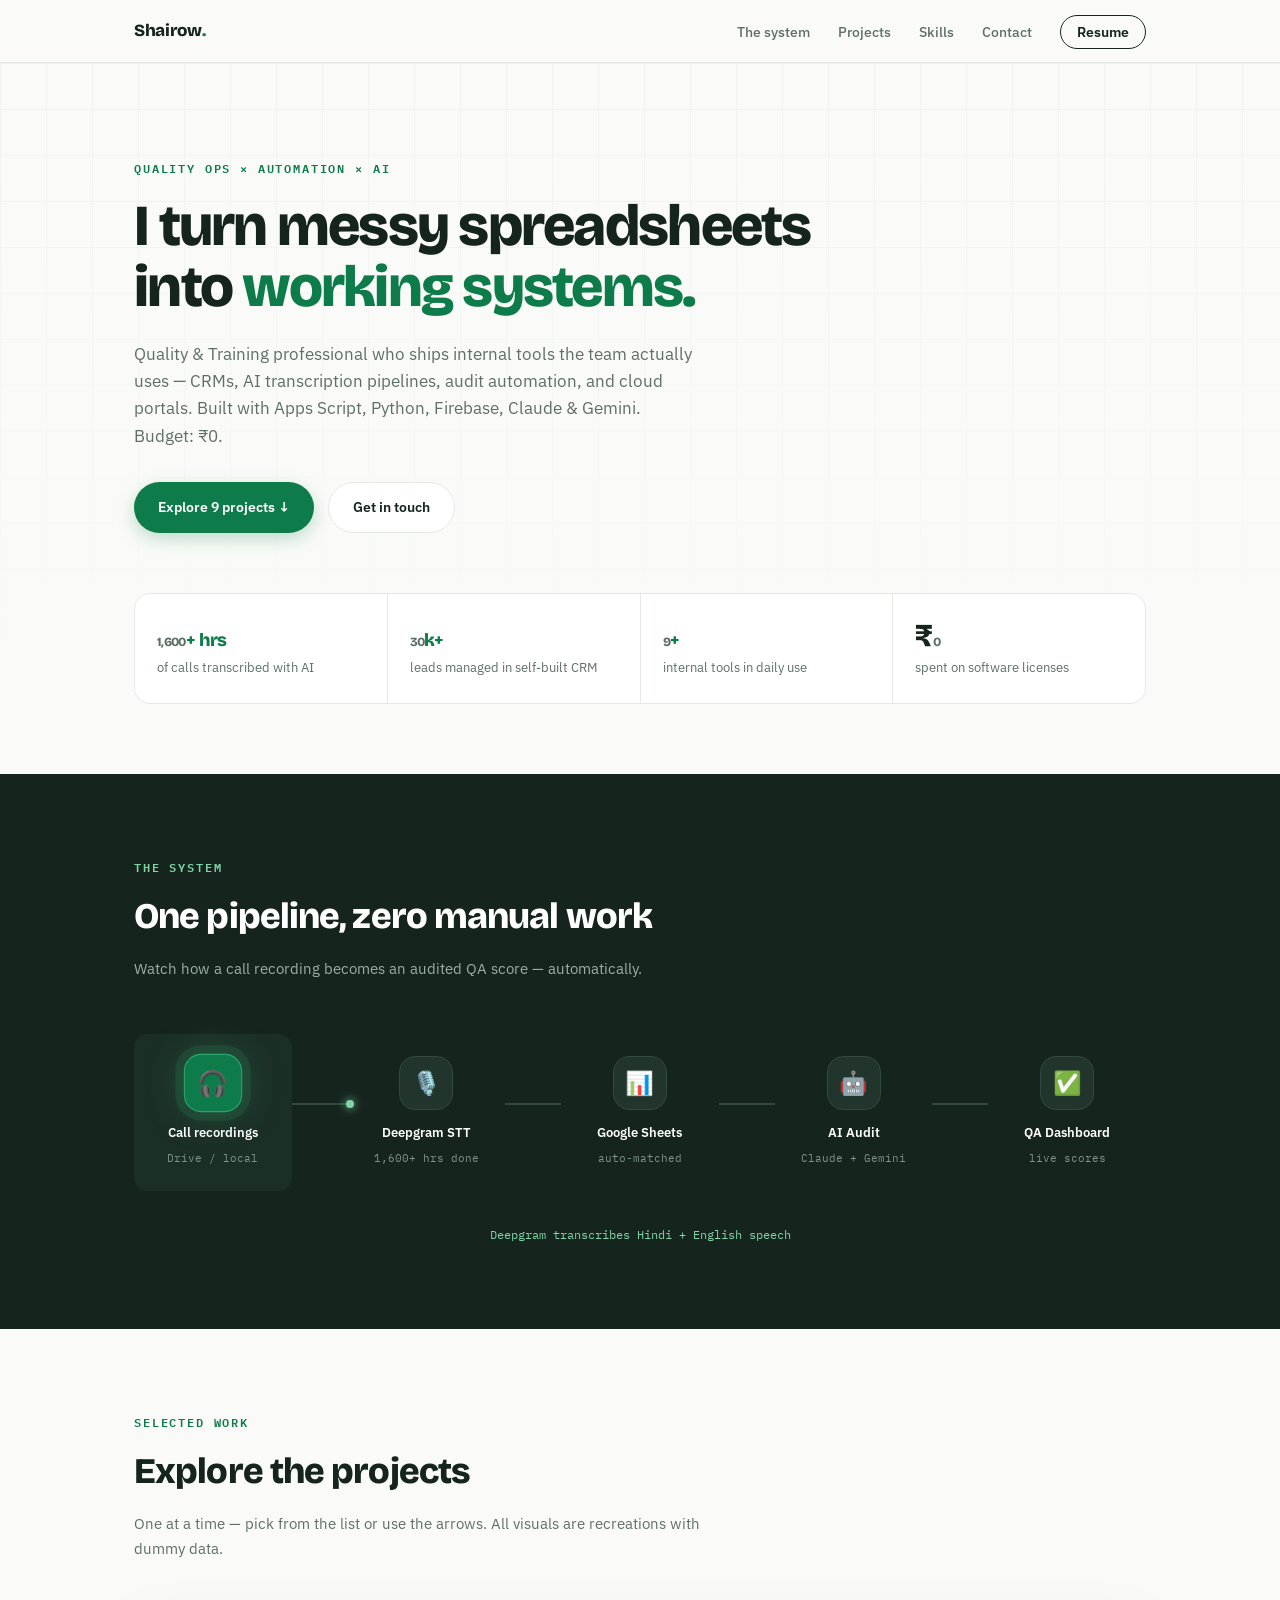
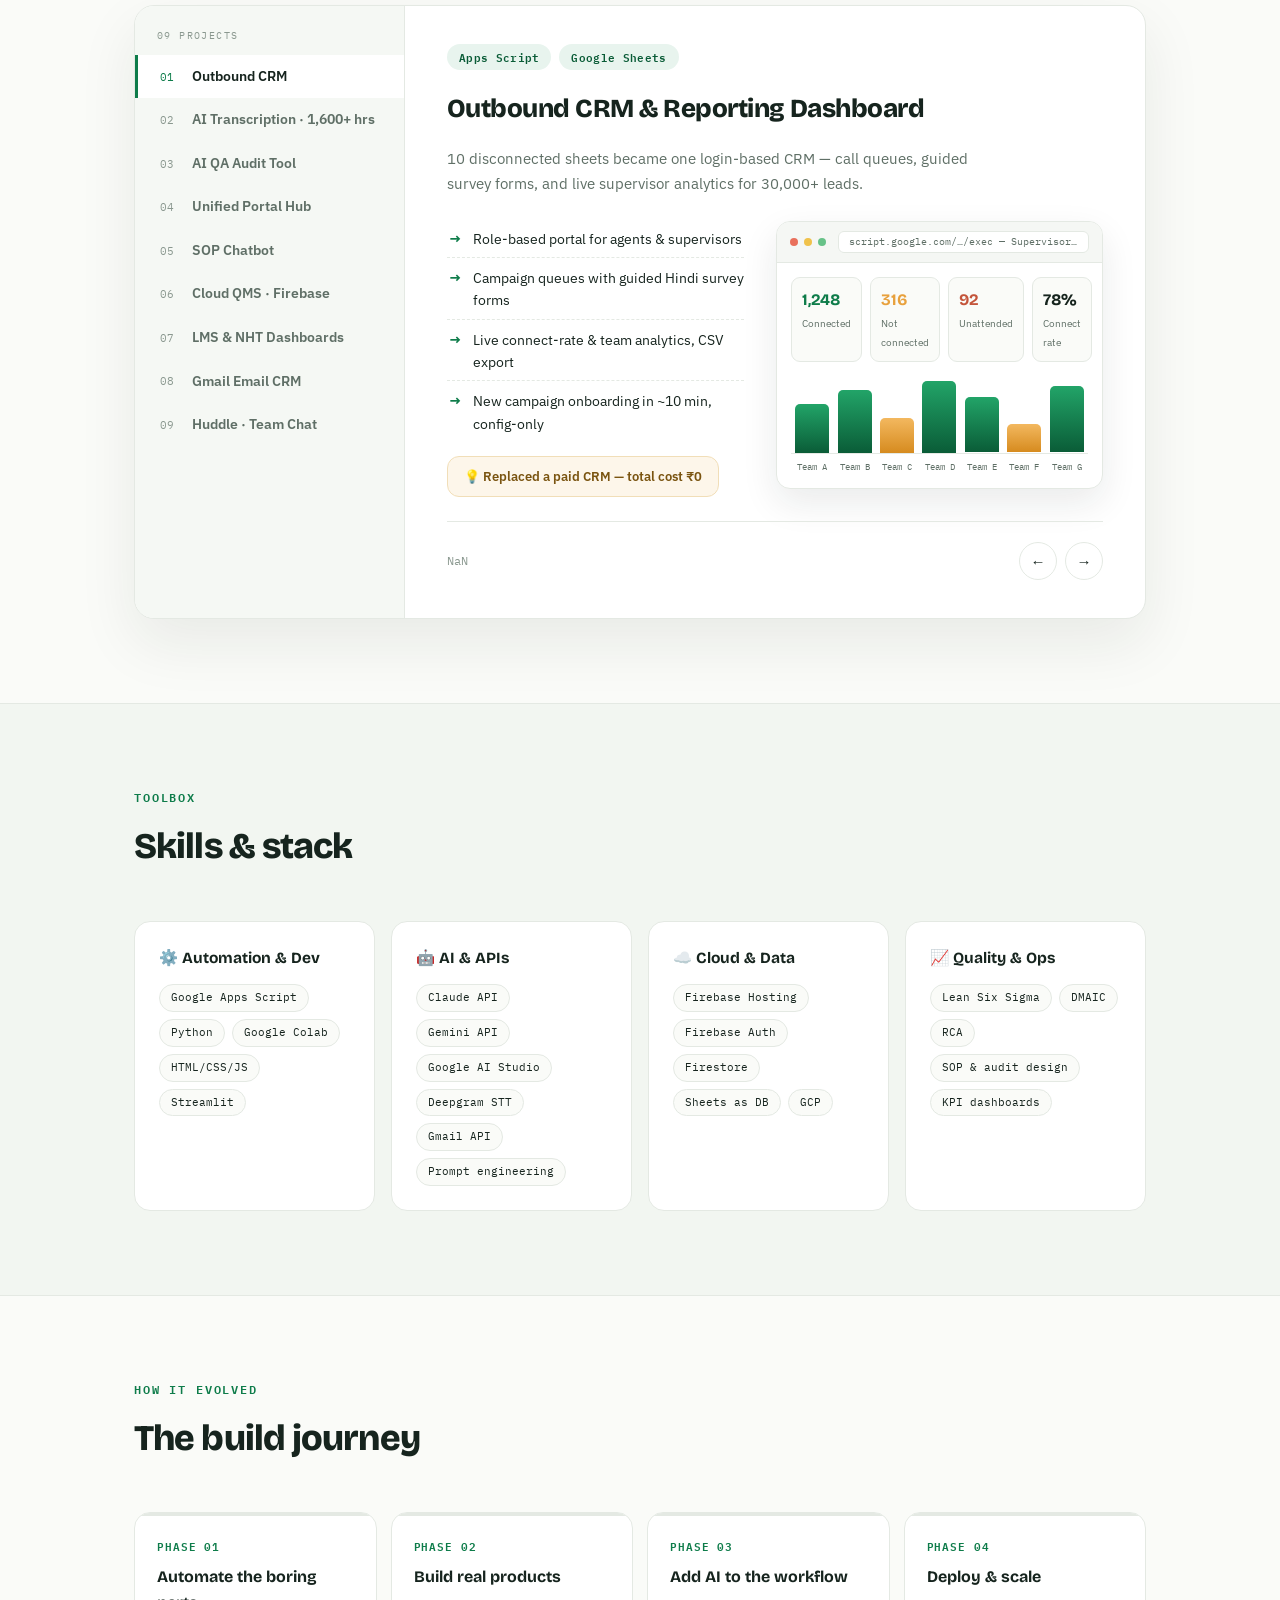
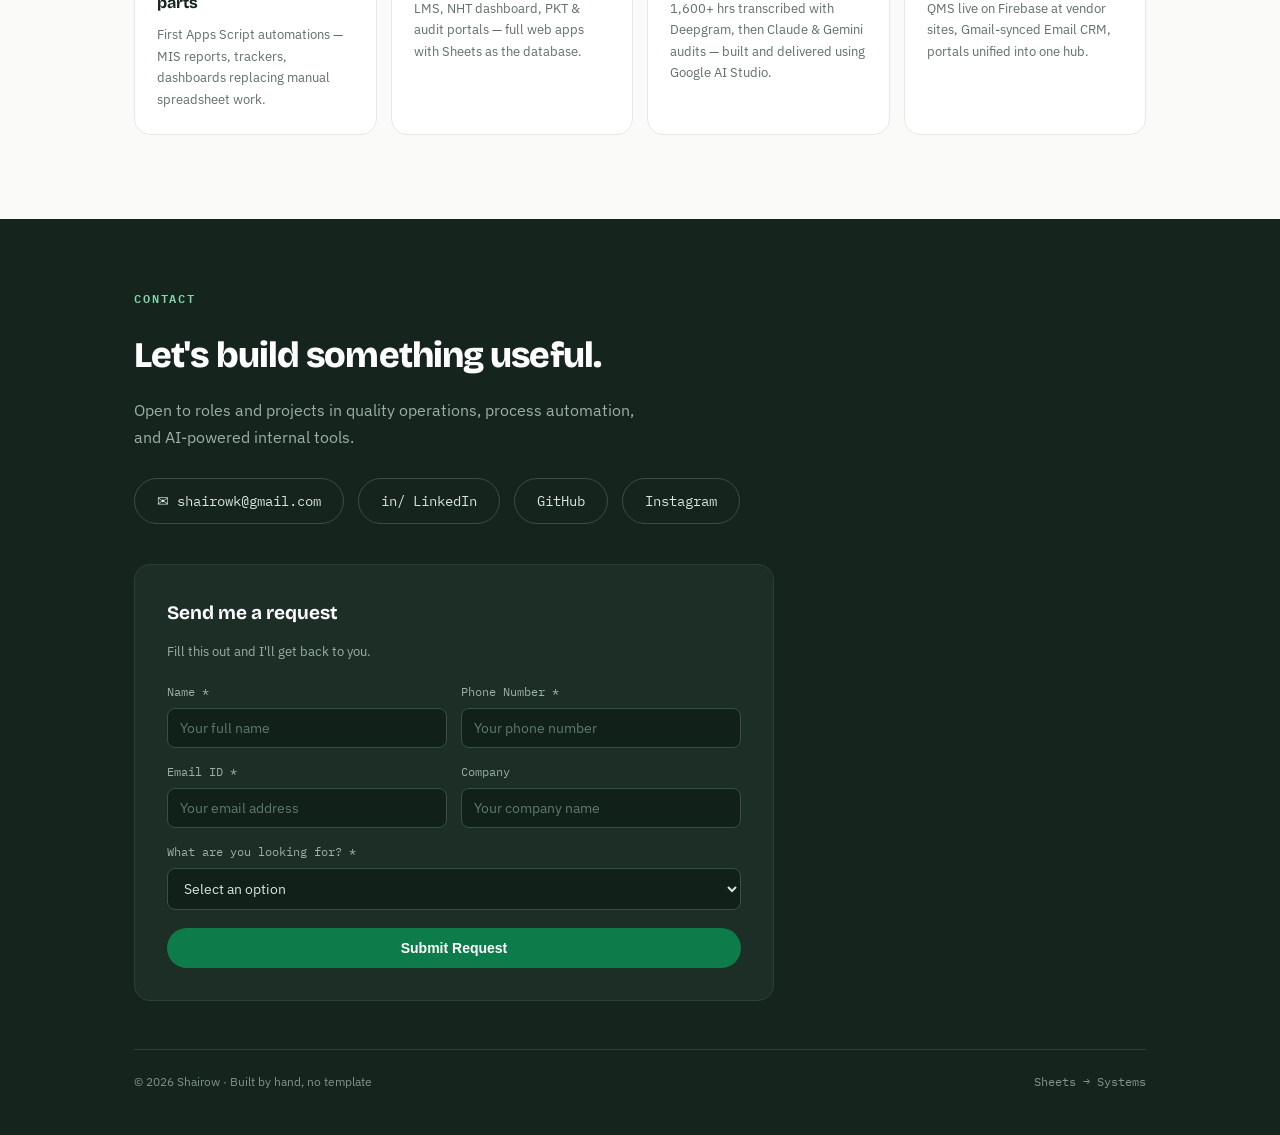
==== commit f4d01b1e: "Update index.html" ====
--- a/index.html
+++ b/index.html
@@ -266,7 +266,7 @@
       <li><a href="#projects">Projects</a></li>
       <li><a href="#skills">Skills</a></li>
       <li><a href="#contact">Contact</a></li>
-      <li><a href="shairow_resume (1).pdf" download class="nav-resume">Resume</a></li>
+      <li><a href="shairow_resume (1).pdf?v=5826f1a" download class="nav-resume">Resume</a></li>
     </ul>
   </div>
 </nav>
@@ -285,13 +285,13 @@
     </h1>
     <p class="lead">Quality &amp; Training professional who ships internal tools the team actually uses — CRMs, AI transcription pipelines, audit automation, and cloud portals. Built with Apps Script, Python, Firebase, Claude &amp; Gemini. Budget: ₹0.</p>
     <div class="hero-cta">
-      <a href="#projects" class="btn btn-primary">Explore 8 projects ↓</a>
+      <a href="#projects" class="btn btn-primary">Explore 9 projects ↓</a>
       <a href="#contact" class="btn btn-ghost">Get in touch</a>
     </div>
     <div class="stats">
       <div class="stat"><b><span class="count" data-to="1600">0</span><span class="unit">+ hrs</span></b><span>of calls transcribed with AI</span></div>
       <div class="stat"><b><span class="count" data-to="30">0</span><span class="unit">k+ </span></b><span>leads managed in self-built CRM</span></div>
-      <div class="stat"><b><span class="count" data-to="8">0</span><span class="unit">+</span></b><span>internal tools in daily use</span></div>
+      <div class="stat"><b><span class="count" data-to="9">0</span><span class="unit">+</span></b><span>internal tools in daily use</span></div>
       <div class="stat"><b>₹<span class="count" data-to="0">0</span></b><span>spent on software licenses</span></div>
     </div>
   </div>
@@ -327,7 +327,7 @@
       <p>One at a time — pick from the list or use the arrows. All visuals are recreations with dummy data.</p>
     </div>
     <div class="explorer reveal">
-      <div class="rail" id="rail"><div class="rail-label">08 projects</div></div>
+      <div class="rail" id="rail"><div class="rail-label">09 projects</div></div>
       <div class="stage"><div class="stage-inner" id="stage"></div></div>
     </div>
   </div>
@@ -562,6 +562,25 @@
       <div class="srow"><div>●</div><div>Neha G. — Demo request</div><div>14 min</div><div>You</div><div><span class="pill run">Follow-up</span></div></div>
       <div class="srow"><div>○</div><div>Vendor Co. — Invoice #482</div><div>1 hr</div><div>Rahul</div><div><span class="pill q">New</span></div></div>
     </div>
+  </div>` },
+{ id:'huddle', title:'Huddle — Role-Based Team Chat App', short:'Huddle · Team Chat',
+  tags:'<span class="tag gs">Apps Script</span><span class="tag gs">Google Sheets</span><span class="tag web">Web App</span>',
+  pitch:'A Slack-style chat app for 100+ users, built entirely on Apps Script — Google Sheets doubles as the live database, giving supervisors a real-time escalation view for free.',
+  hl:['Role-based access: Supervisor / L2 / L1 view-only','Persistent email + PIN login, channels & 1:1 DMs','Edit/delete syncs live to the Sheet, LockService-safe writes','Mobile-first UI, ~6s polling for a real-time feel'],
+  impact:'💡 Slack-style chat for 100+ users — zero infrastructure cost',
+  shot:`<div class="shot-bar"><span class="dot r"></span><span class="dot y"></span><span class="dot g"></span><span class="url">Huddle — # win-team · Supervisor view</span></div>
+  <div class="shot-body">
+    <div class="kpis">
+      <div class="kpi k-green"><b>118</b><span>Active users</span></div>
+      <div class="kpi k-amber"><b>6</b><span>Channels</span></div>
+      <div class="kpi"><b>3</b><span>Escalated today</span></div>
+    </div>
+    <div class="chat">
+      <div class="bubble user">EV battery swap SLA breach on ticket #4021 — need supervisor eyes.</div>
+      <div class="bubble bot"><b>Supervisor:</b> Flagging for escalation, pulling ops lead in.</div>
+      <div class="bubble user">Escalated ✅ logged to Sheet.</div>
+    </div>
+    <div class="chat-input"><span>Message #win-team…</span><span>➤</span></div>
   </div>` }
 ];
 
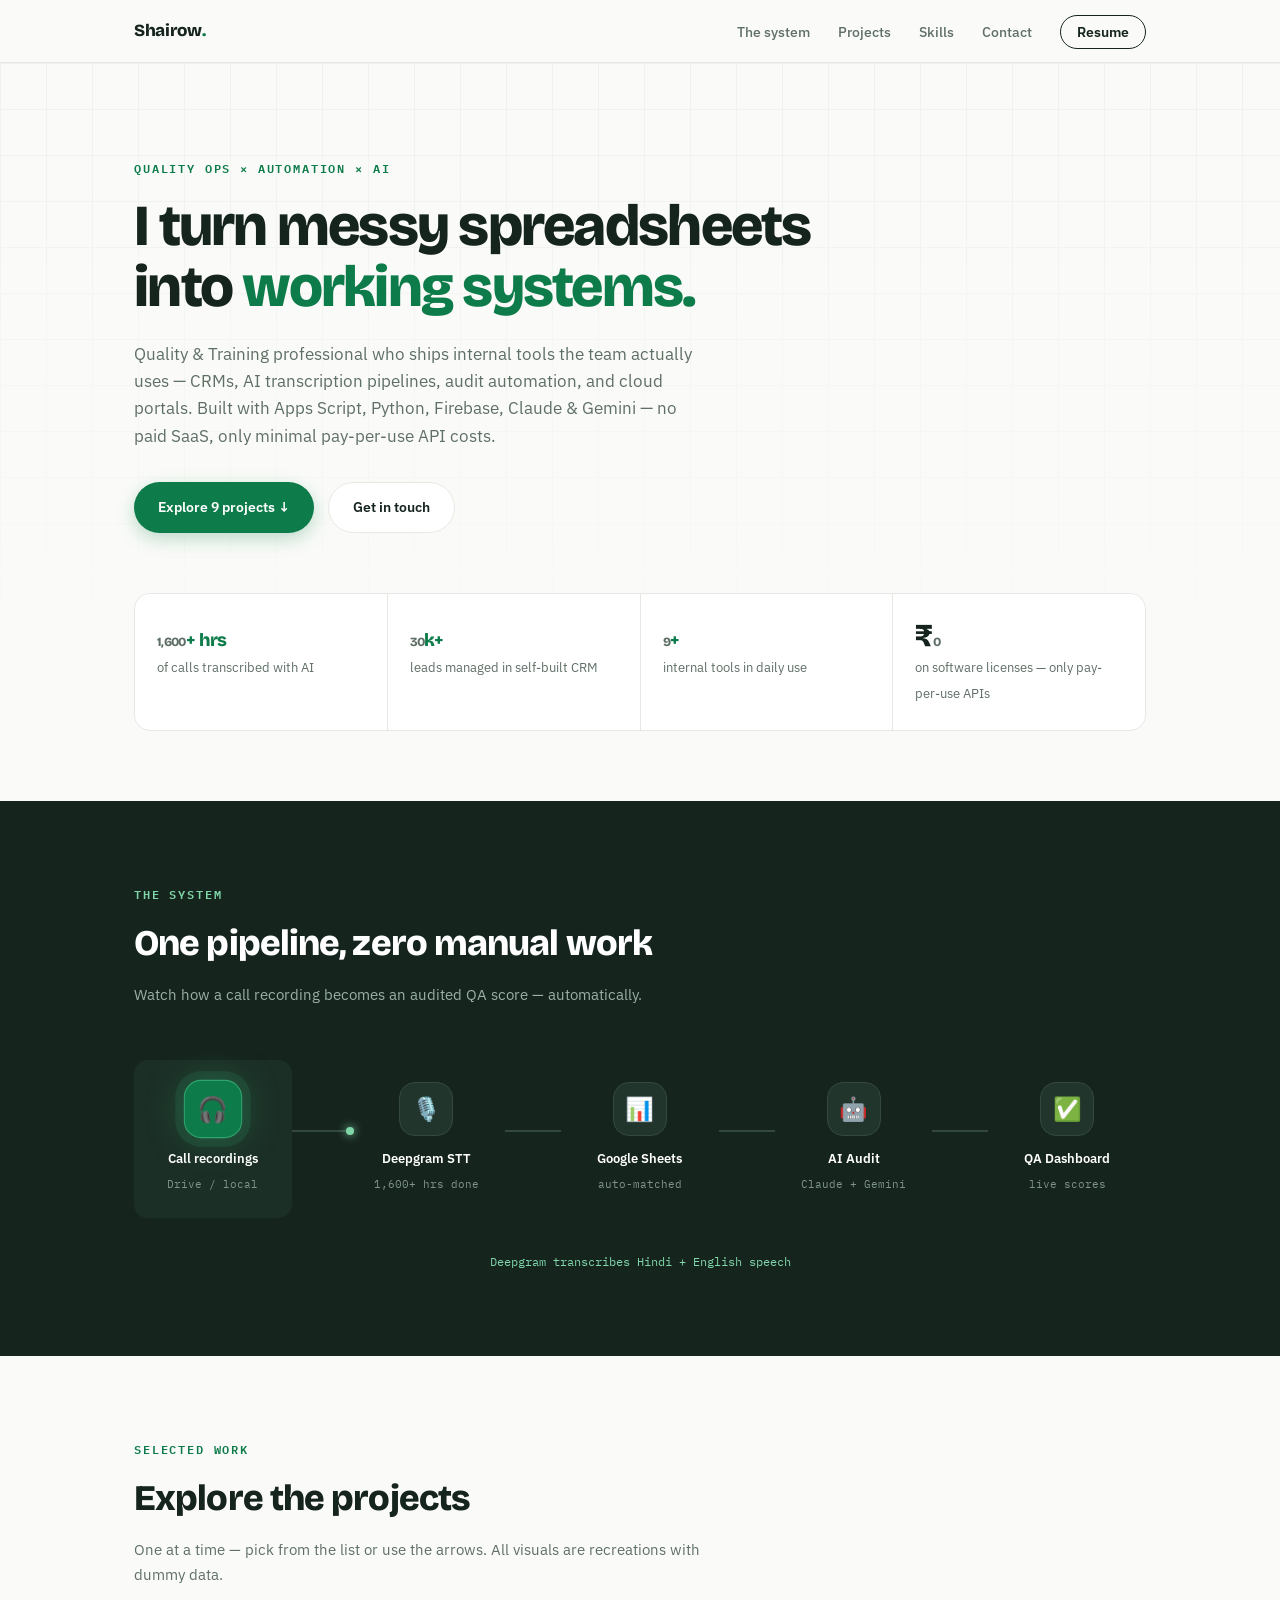
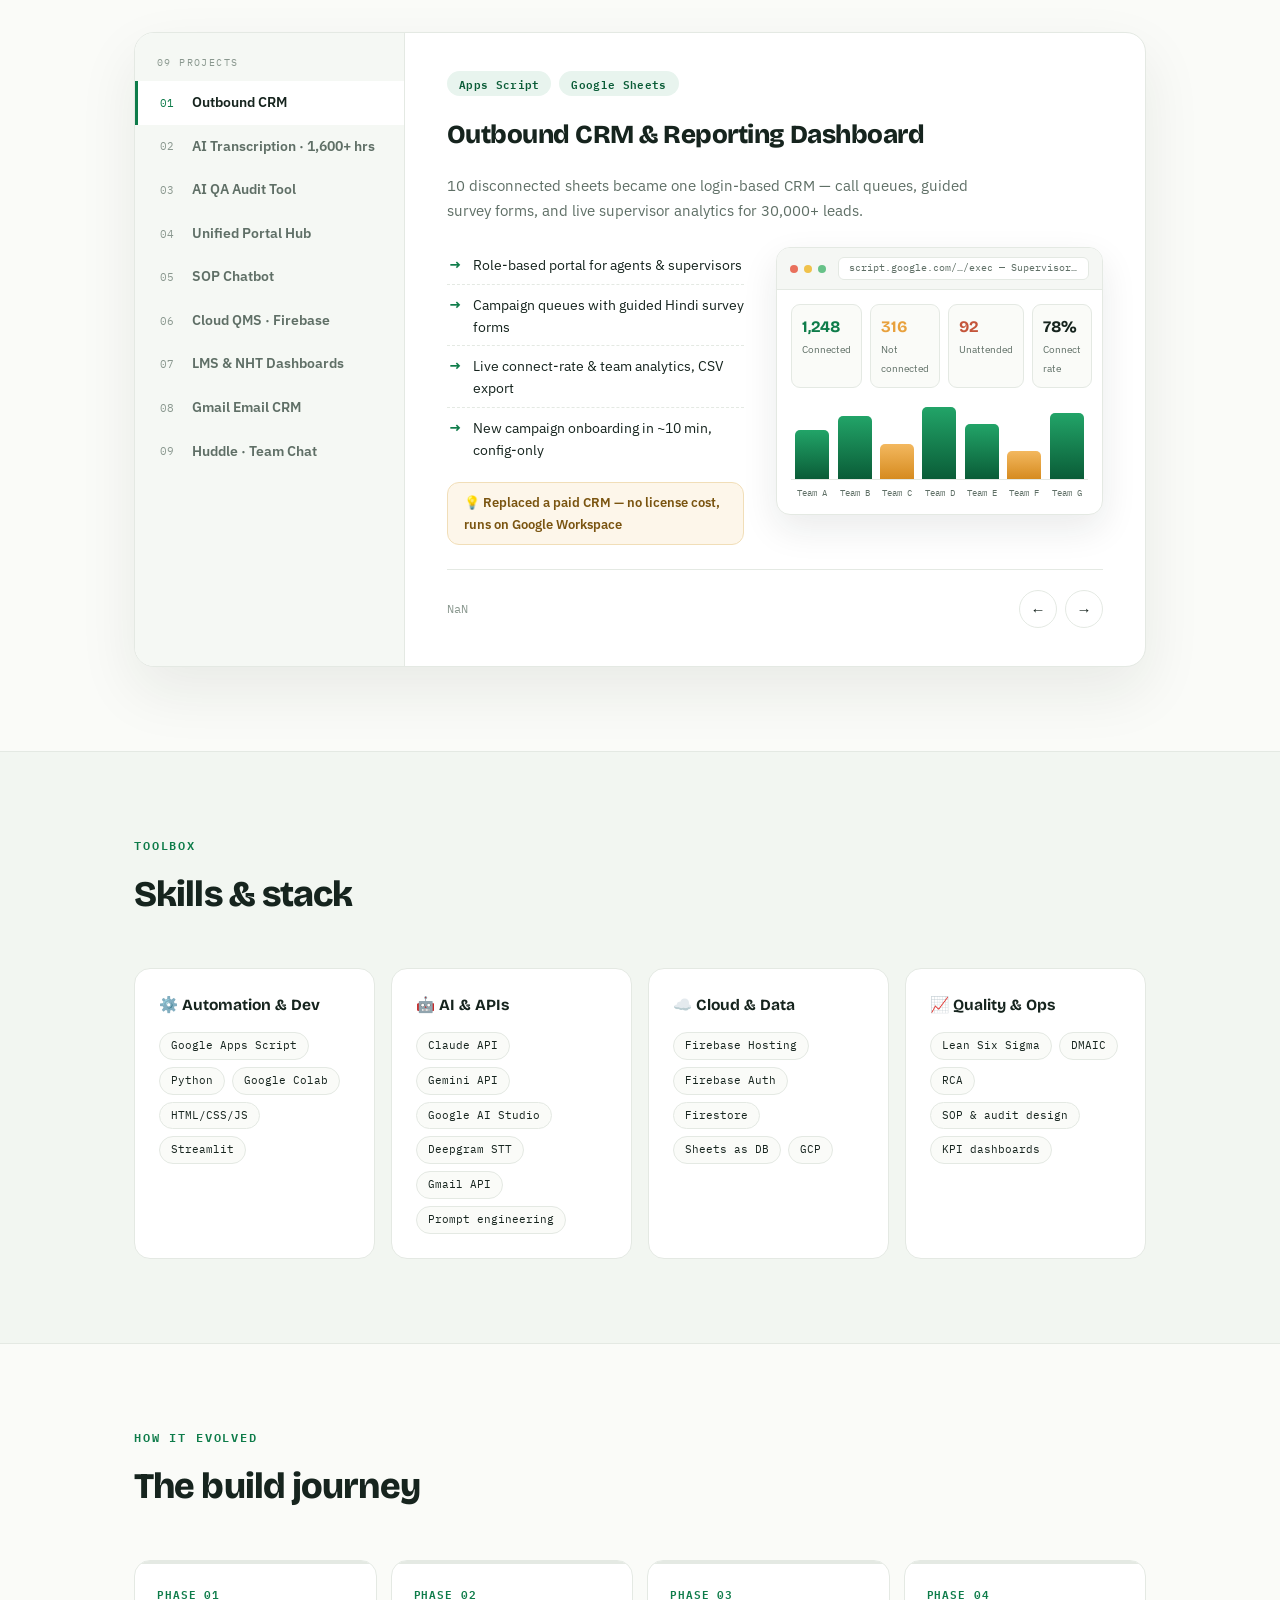
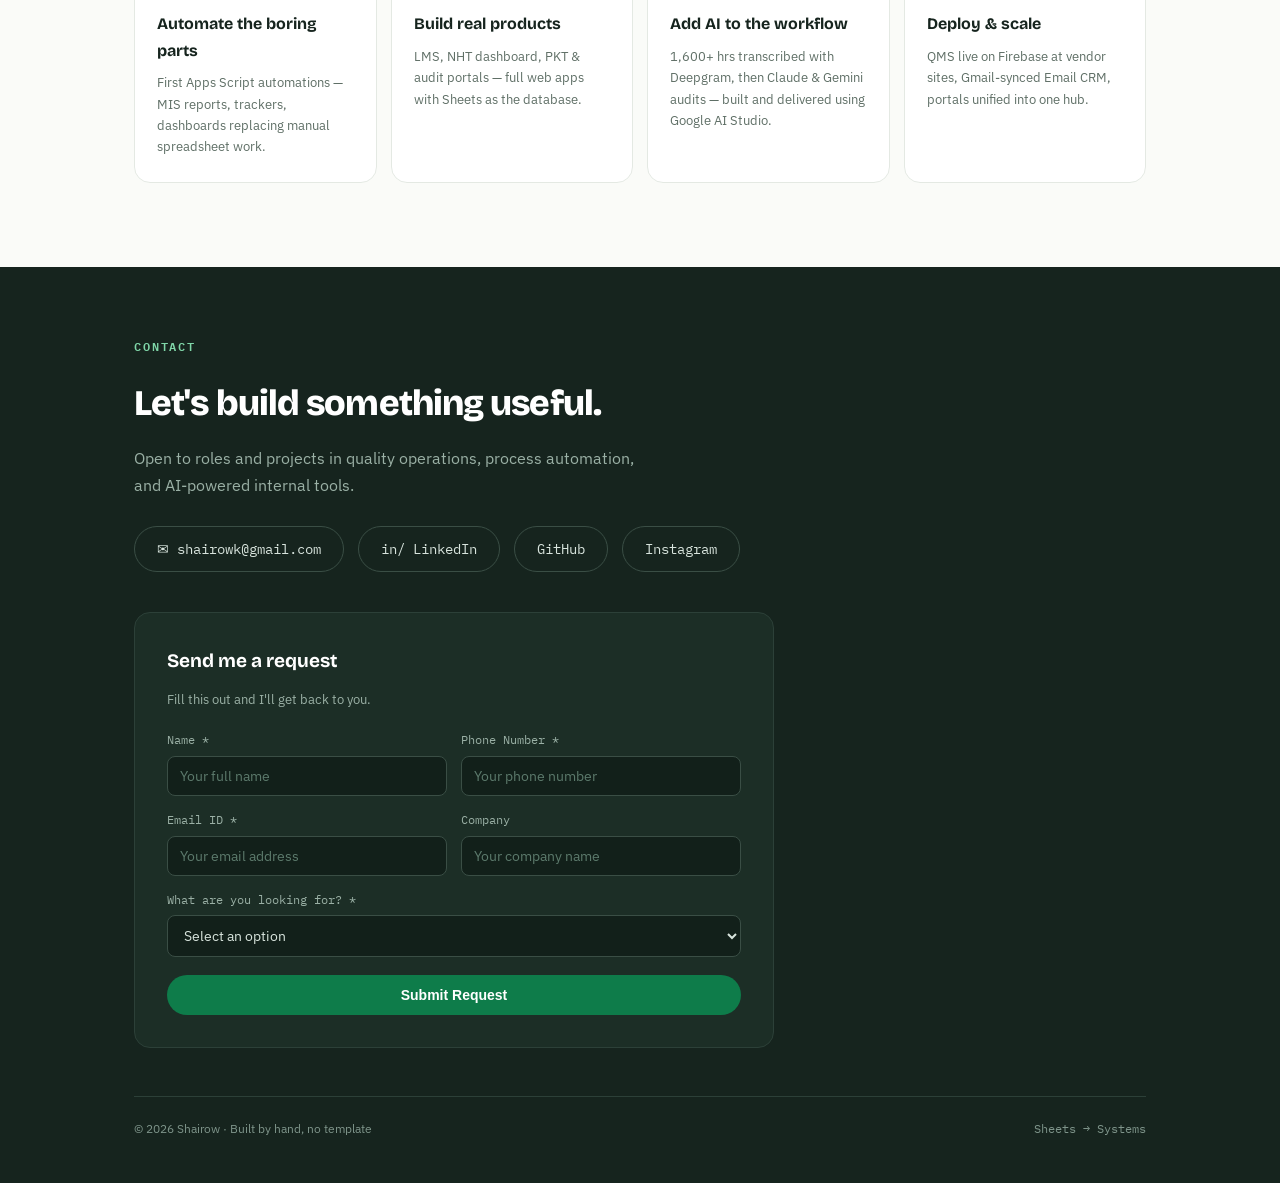
==== commit 4f6f8cb5: "Update index.html" ====
--- a/index.html
+++ b/index.html
@@ -283,7 +283,7 @@
       <span class="w" style="animation-delay:.42s"><em>working</em></span>
       <span class="w" style="animation-delay:.5s"><em>systems.</em></span>
     </h1>
-    <p class="lead">Quality &amp; Training professional who ships internal tools the team actually uses — CRMs, AI transcription pipelines, audit automation, and cloud portals. Built with Apps Script, Python, Firebase, Claude &amp; Gemini. Budget: ₹0.</p>
+    <p class="lead">Quality &amp; Training professional who ships internal tools the team actually uses — CRMs, AI transcription pipelines, audit automation, and cloud portals. Built with Apps Script, Python, Firebase, Claude &amp; Gemini — no paid SaaS, only minimal pay-per-use API costs.</p>
     <div class="hero-cta">
       <a href="#projects" class="btn btn-primary">Explore 9 projects ↓</a>
       <a href="#contact" class="btn btn-ghost">Get in touch</a>
@@ -292,7 +292,7 @@
       <div class="stat"><b><span class="count" data-to="1600">0</span><span class="unit">+ hrs</span></b><span>of calls transcribed with AI</span></div>
       <div class="stat"><b><span class="count" data-to="30">0</span><span class="unit">k+ </span></b><span>leads managed in self-built CRM</span></div>
       <div class="stat"><b><span class="count" data-to="9">0</span><span class="unit">+</span></b><span>internal tools in daily use</span></div>
-      <div class="stat"><b>₹<span class="count" data-to="0">0</span></b><span>spent on software licenses</span></div>
+      <div class="stat"><b>₹<span class="count" data-to="0">0</span></b><span>on software licenses — only pay-per-use APIs</span></div>
     </div>
   </div>
 </header>
@@ -424,7 +424,7 @@
   tags:'<span class="tag gs">Apps Script</span><span class="tag gs">Google Sheets</span>',
   pitch:'10 disconnected sheets became one login-based CRM — call queues, guided survey forms, and live supervisor analytics for 30,000+ leads.',
   hl:['Role-based portal for agents & supervisors','Campaign queues with guided Hindi survey forms','Live connect-rate & team analytics, CSV export','New campaign onboarding in ~10 min, config-only'],
-  impact:'💡 Replaced a paid CRM — total cost ₹0',
+  impact:'💡 Replaced a paid CRM — no license cost, runs on Google Workspace',
   shot:`<div class="shot-bar"><span class="dot r"></span><span class="dot y"></span><span class="dot g"></span><span class="url">script.google.com/…/exec — Supervisor view</span></div>
   <div class="shot-body">
     <div class="kpis" style="grid-template-columns:repeat(4,1fr)">
@@ -508,7 +508,7 @@
 { id:'qms', title:'Cloud Quality Management Platform', short:'Cloud QMS · Firebase',
   tags:'<span class="tag web">Firebase Hosting</span><span class="tag web">Auth + Firestore</span><span class="tag ai">Gemini API</span>',
   pitch:'A full quality web app — audits, calibration, KPI reporting — deployed on Firebase Hosting with secure login, live at vendor sites.',
-  hl:['Firebase Hosting + Auth secure login','Firestore real-time DB — live dashboards','Gemini features built and delivered using AI Studio','Designed, built &amp; deployed solo'],
+  hl:['Firebase Hosting + Auth secure login','Firestore real-time DB — live dashboards','Gemini features built and delivered using AI Studio','Designed, built & deployed solo'],
   impact:'💡 Live at multiple vendor sites — zero external dev support',
   shot:`<div class="shot-bar"><span class="dot r"></span><span class="dot y"></span><span class="dot g"></span><span class="url">qms.web.app — Vendor overview</span></div>
   <div class="shot-body">
@@ -548,7 +548,7 @@
   tags:'<span class="tag gs">Apps Script</span><span class="tag gs">Gmail API</span>',
   pitch:'Every incoming & outgoing mail auto-logged against the right contact — status pipeline, follow-up reminders, bulk templated replies. All in Sheets.',
   hl:['Two-way sync with a live Gmail account','Auto-matches threads to contacts & deals','Pipeline: New → Replied → Follow-up → Closed','Scheduled triggers keep it fresh'],
-  impact:'💡 A working email CRM for ₹0 — no HubSpot needed',
+  impact:'💡 A working email CRM on Gmail + Sheets — no paid CRM subscription',
   shot:`<div class="shot-bar"><span class="dot r"></span><span class="dot y"></span><span class="dot g"></span><span class="url">Email CRM — connected to Gmail</span></div>
   <div class="shot-body">
     <div class="kpis">
@@ -576,7 +576,7 @@
       <div class="kpi"><b>3</b><span>Escalated today</span></div>
     </div>
     <div class="chat">
-      <div class="bubble user">EV battery swap SLA breach on ticket #4021 — need supervisor eyes.</div>
+      <div class="bubble user">SLA breach on ticket #4021 — need supervisor eyes.</div>
       <div class="bubble bot"><b>Supervisor:</b> Flagging for escalation, pulling ops lead in.</div>
       <div class="bubble user">Escalated ✅ logged to Sheet.</div>
     </div>
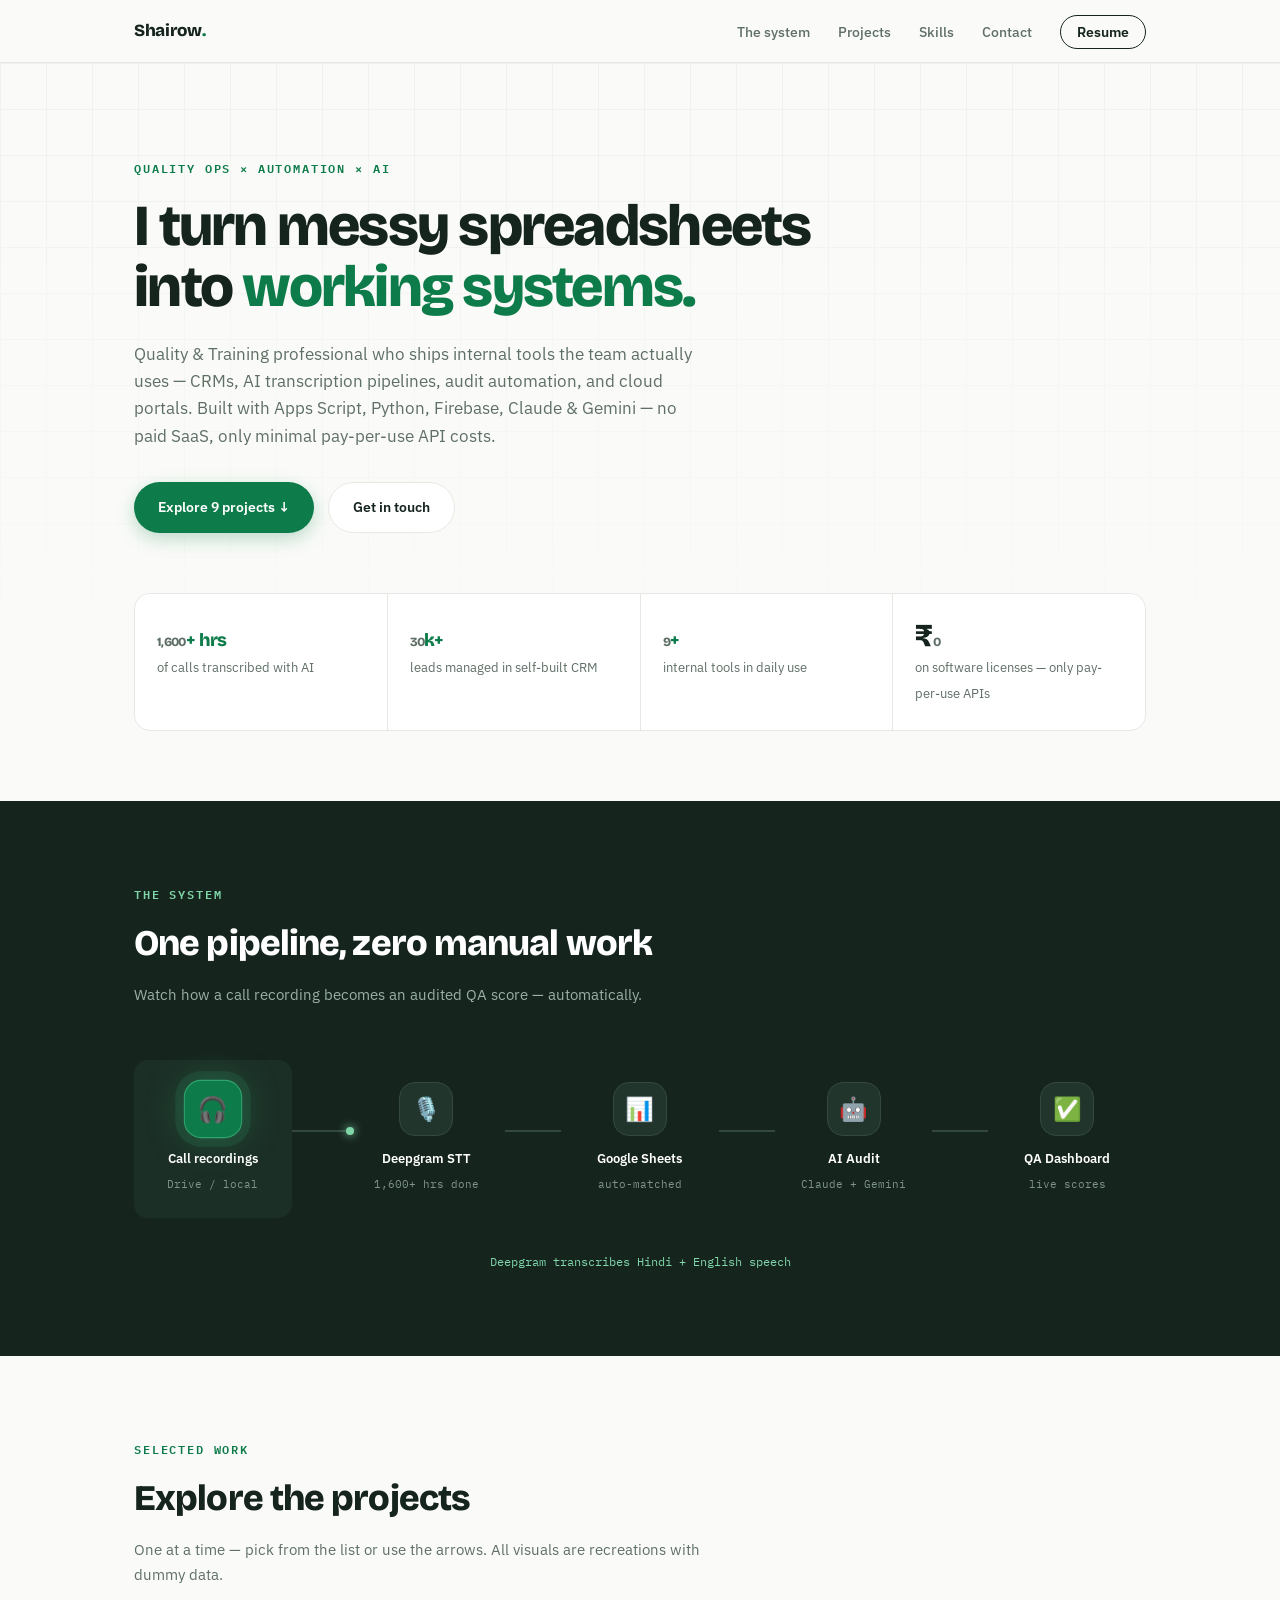
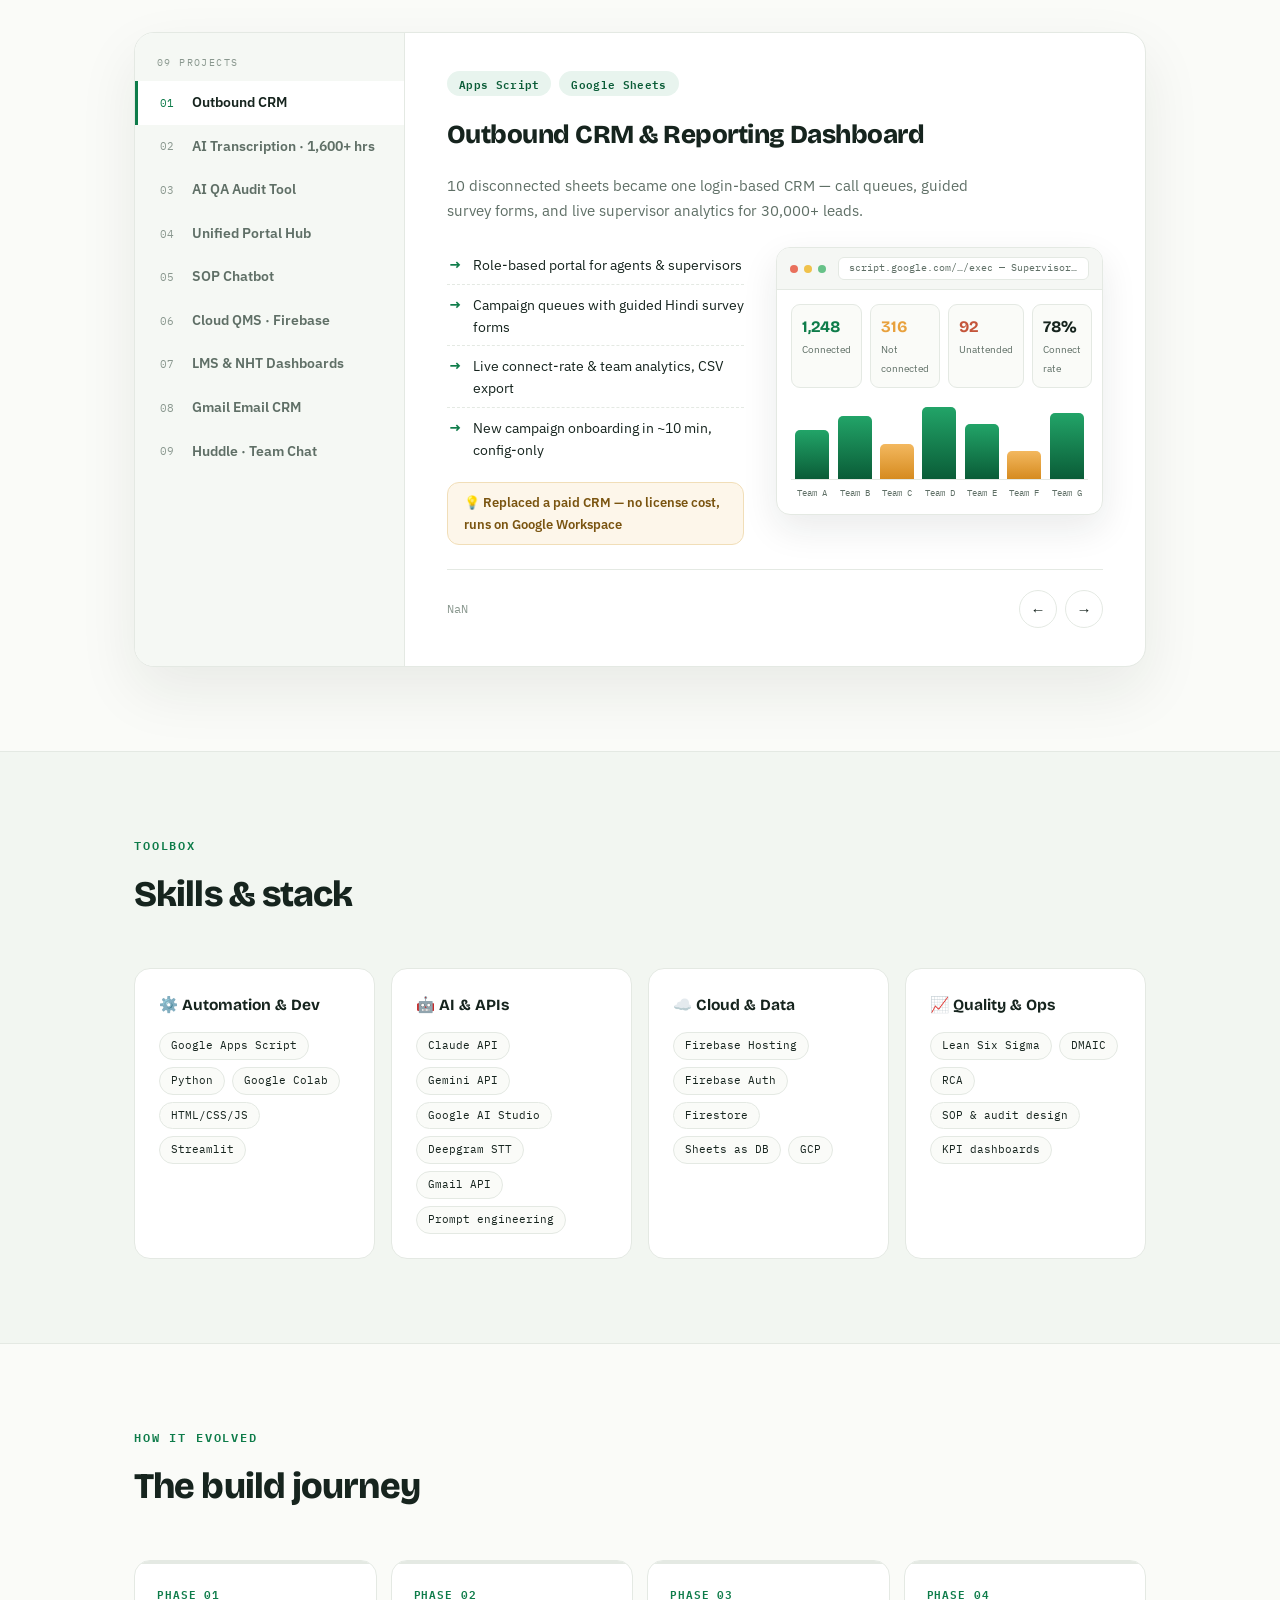
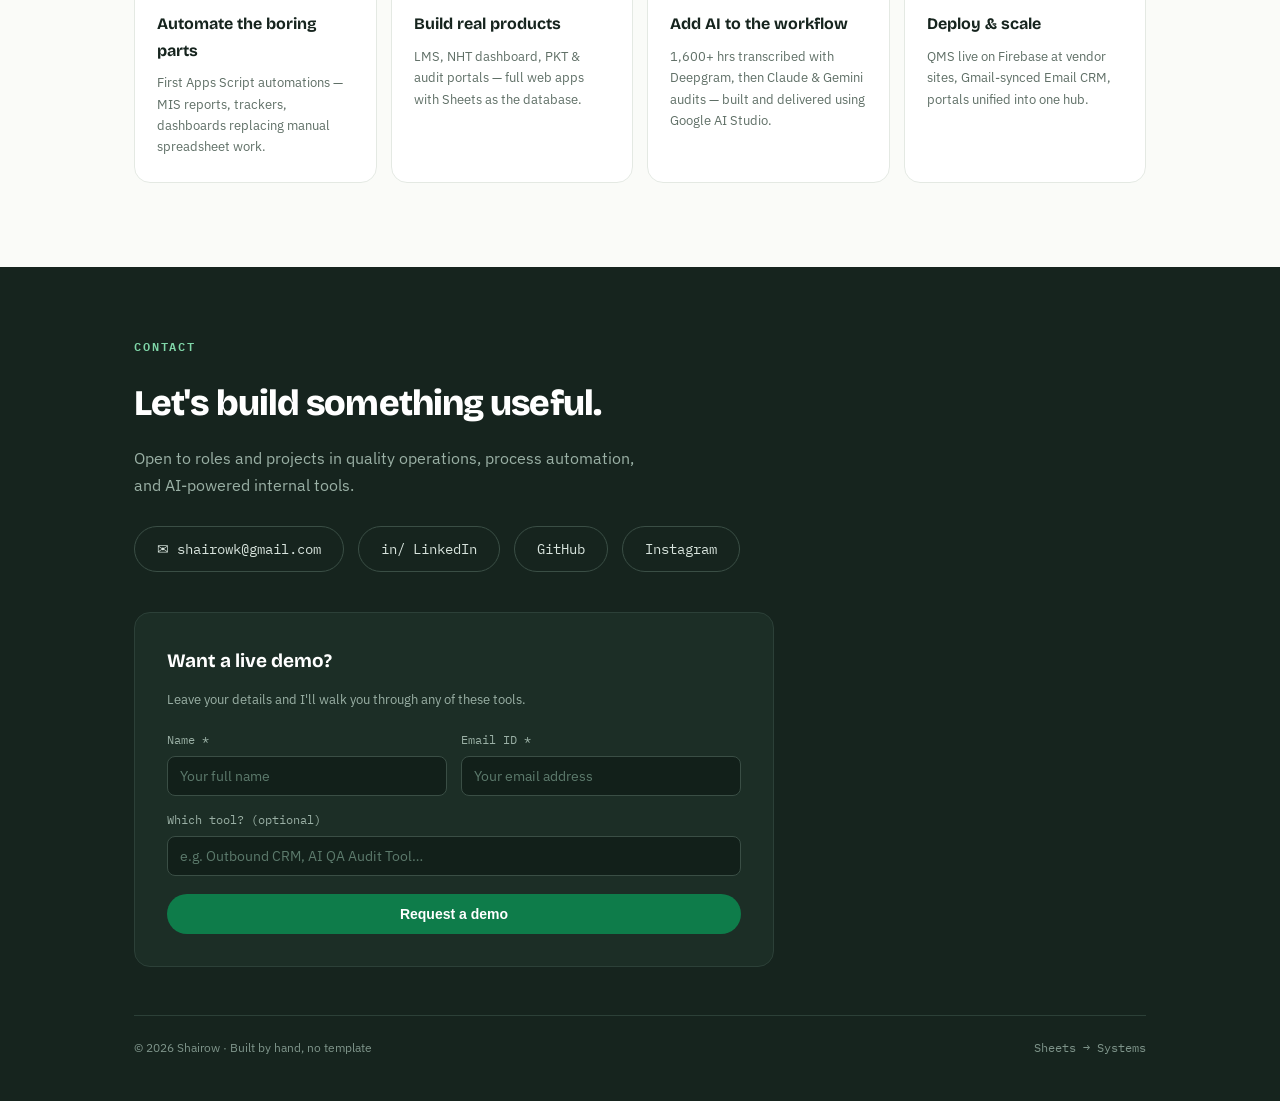
==== commit 085f586d: "Update index.html" ====
--- a/index.html
+++ b/index.html
@@ -376,8 +376,8 @@
     </div>
 
     <div class="contact-formspree">
-      <h3>Send me a request</h3>
-      <p class="cf-sub">Fill this out and I'll get back to you.</p>
+      <h3>Want a live demo?</h3>
+      <p class="cf-sub">Leave your details and I'll walk you through any of these tools.</p>
       <form id="contactForm" action="https://formspree.io/f/mvzwwwaa" method="POST">
         <div class="cf-grid">
           <div>
@@ -385,28 +385,15 @@
             <input type="text" id="name" name="name" required placeholder="Your full name">
           </div>
           <div>
-            <label for="phone">Phone Number *</label>
-            <input type="tel" id="phone" name="phone" required placeholder="Your phone number">
-          </div>
-          <div>
             <label for="email">Email ID *</label>
             <input type="email" id="email" name="email" required placeholder="Your email address">
           </div>
-          <div>
-            <label for="company">Company</label>
-            <input type="text" id="company" name="company" placeholder="Your company name">
-          </div>
           <div class="full">
-            <label for="interest">What are you looking for? *</label>
-            <select id="interest" name="interest" required>
-              <option value="">Select an option</option>
-              <option value="Audit Dashboard">Audit Dashboard</option>
-              <option value="LMS Dashboard">LMS Dashboard</option>
-              <option value="App Script Automation">App Script Automation</option>
-            </select>
+            <label for="note">Which tool? (optional)</label>
+            <input type="text" id="note" name="note" placeholder="e.g. Outbound CRM, AI QA Audit Tool…">
           </div>
         </div>
-        <button type="submit">Submit Request</button>
+        <button type="submit">Request a demo</button>
       </form>
     </div>
 
